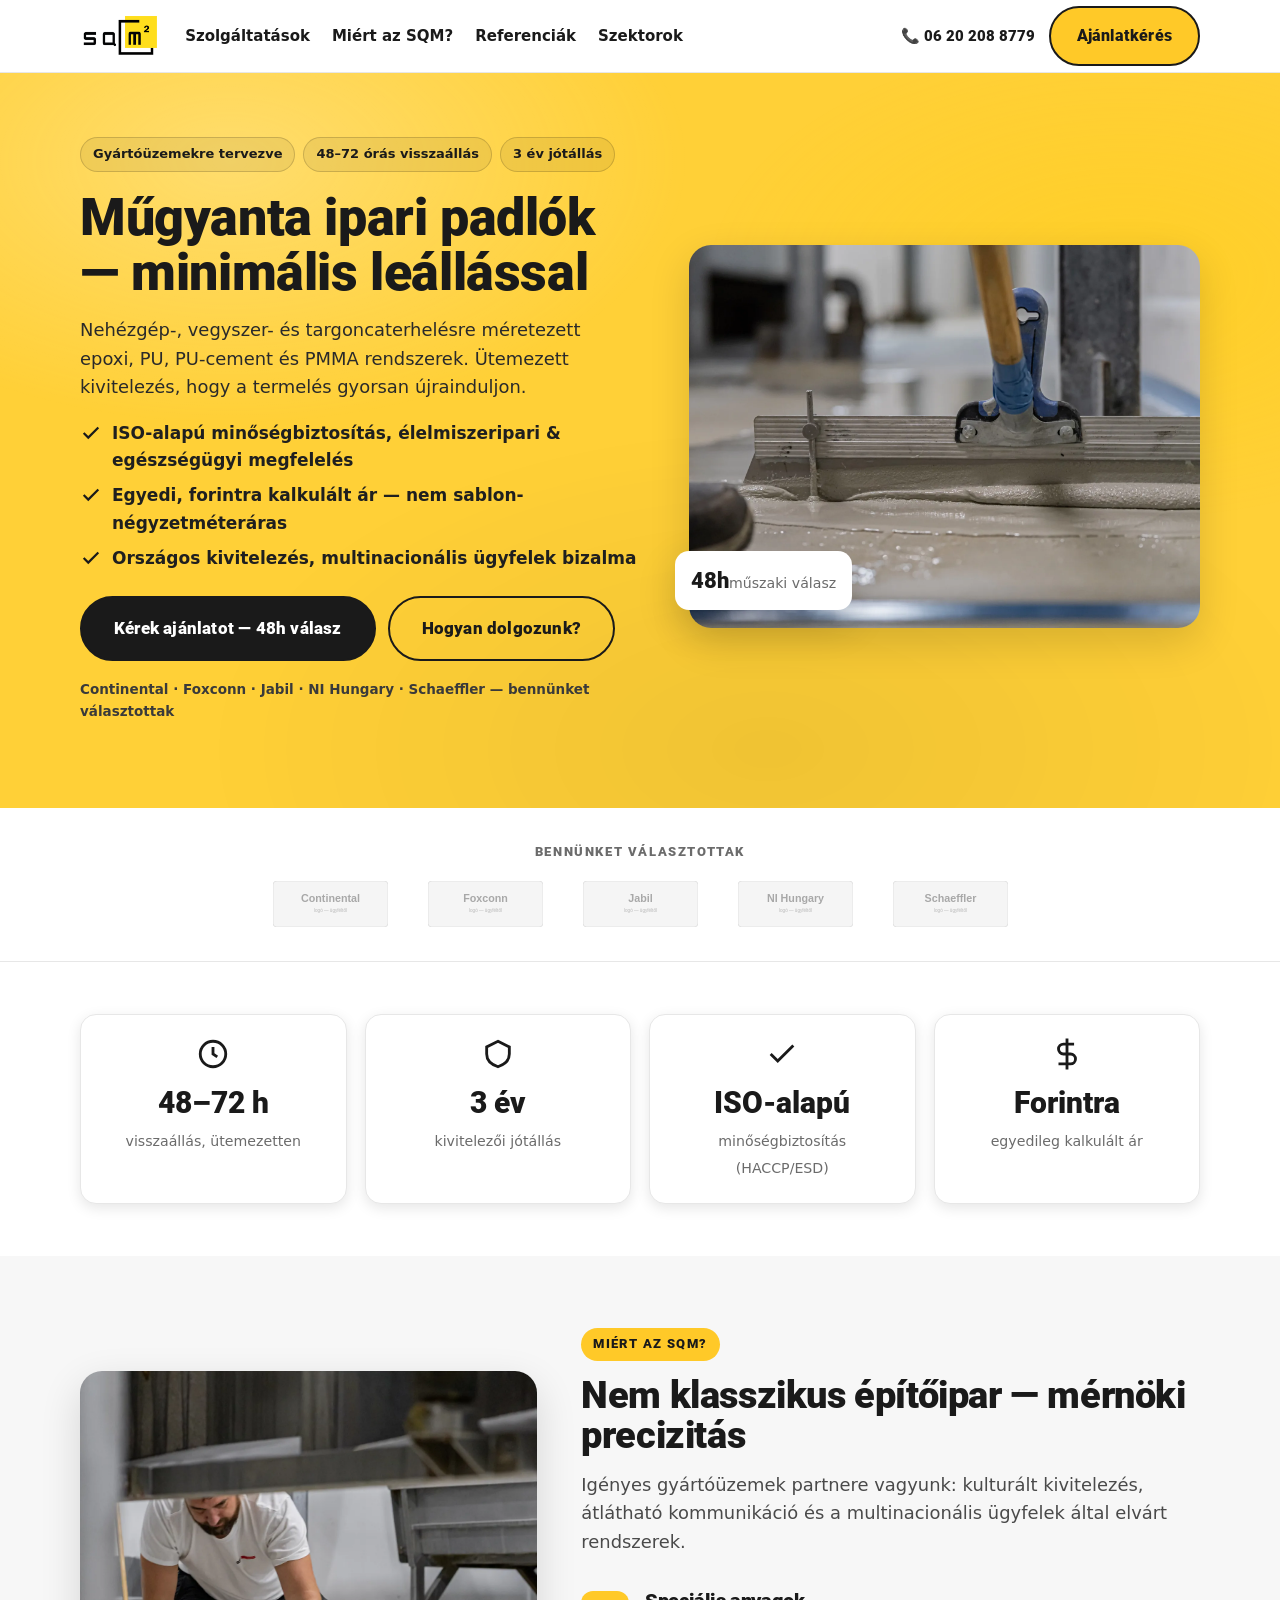
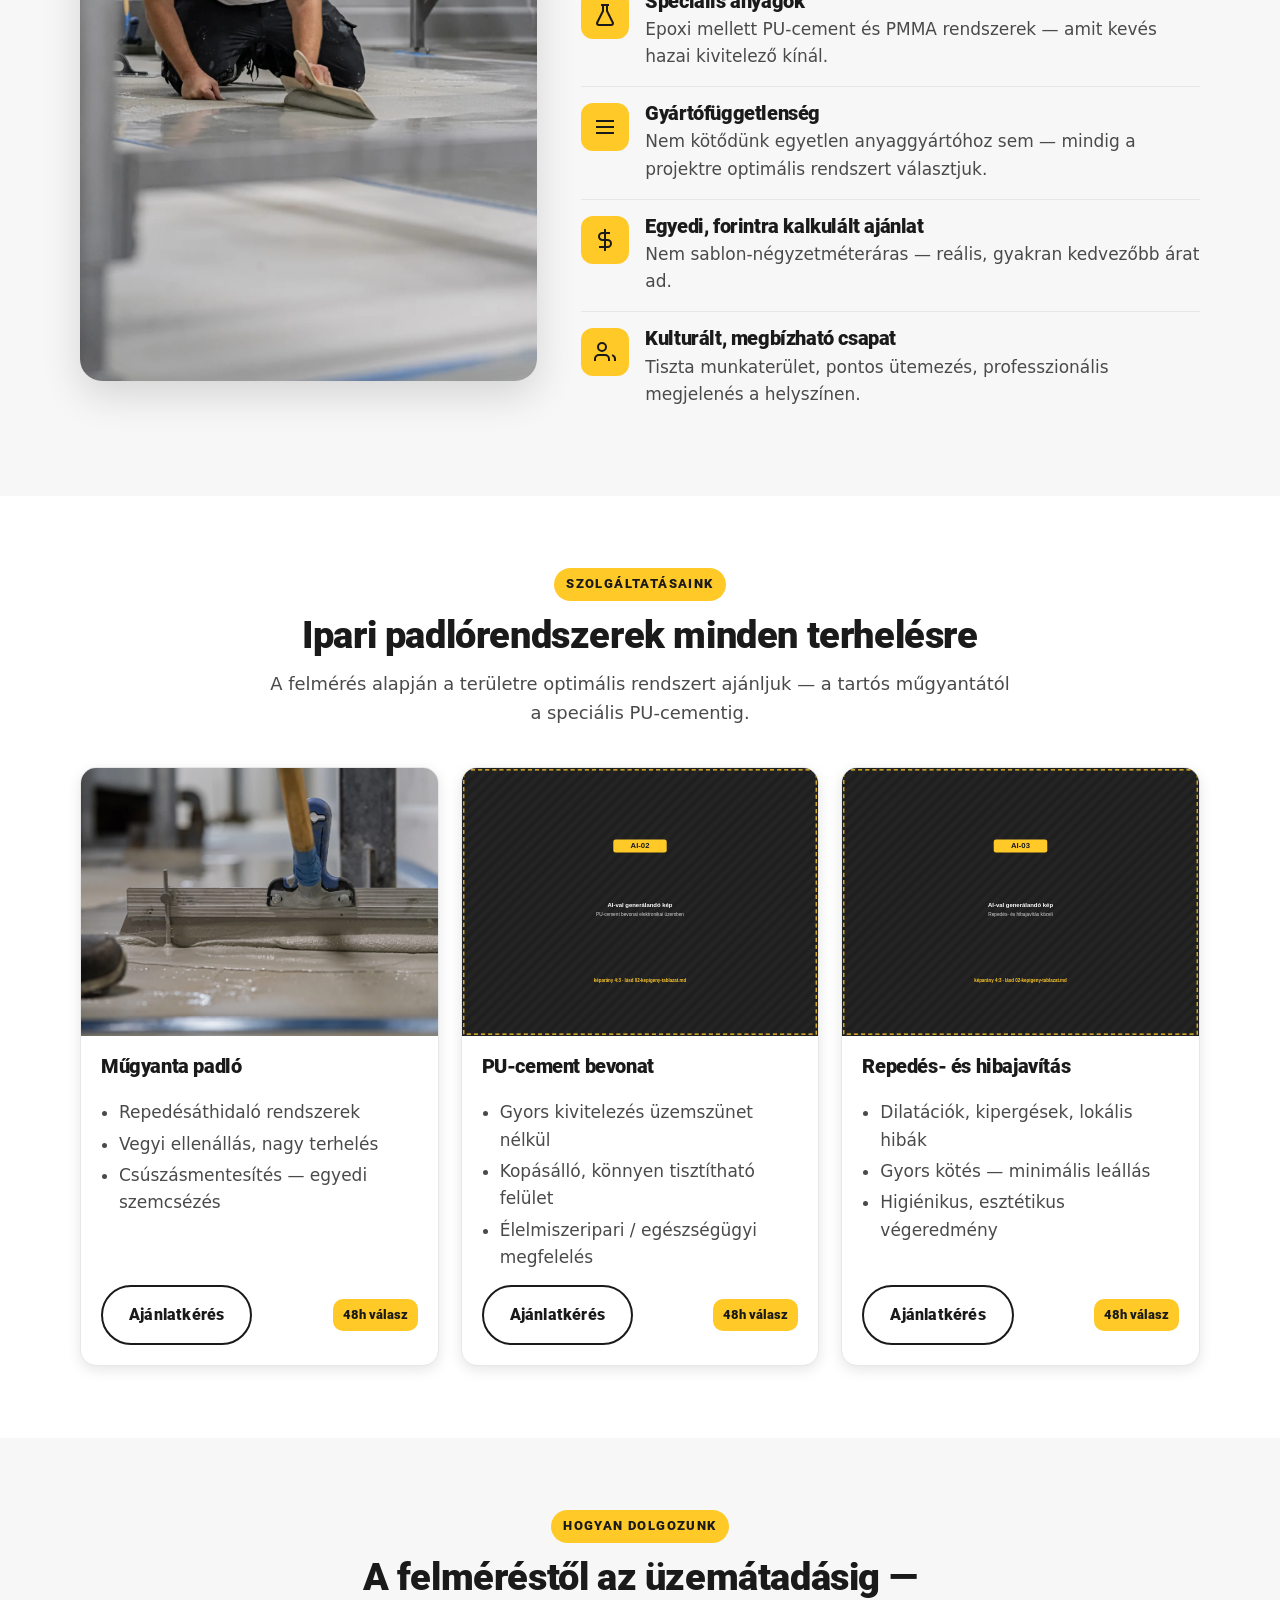
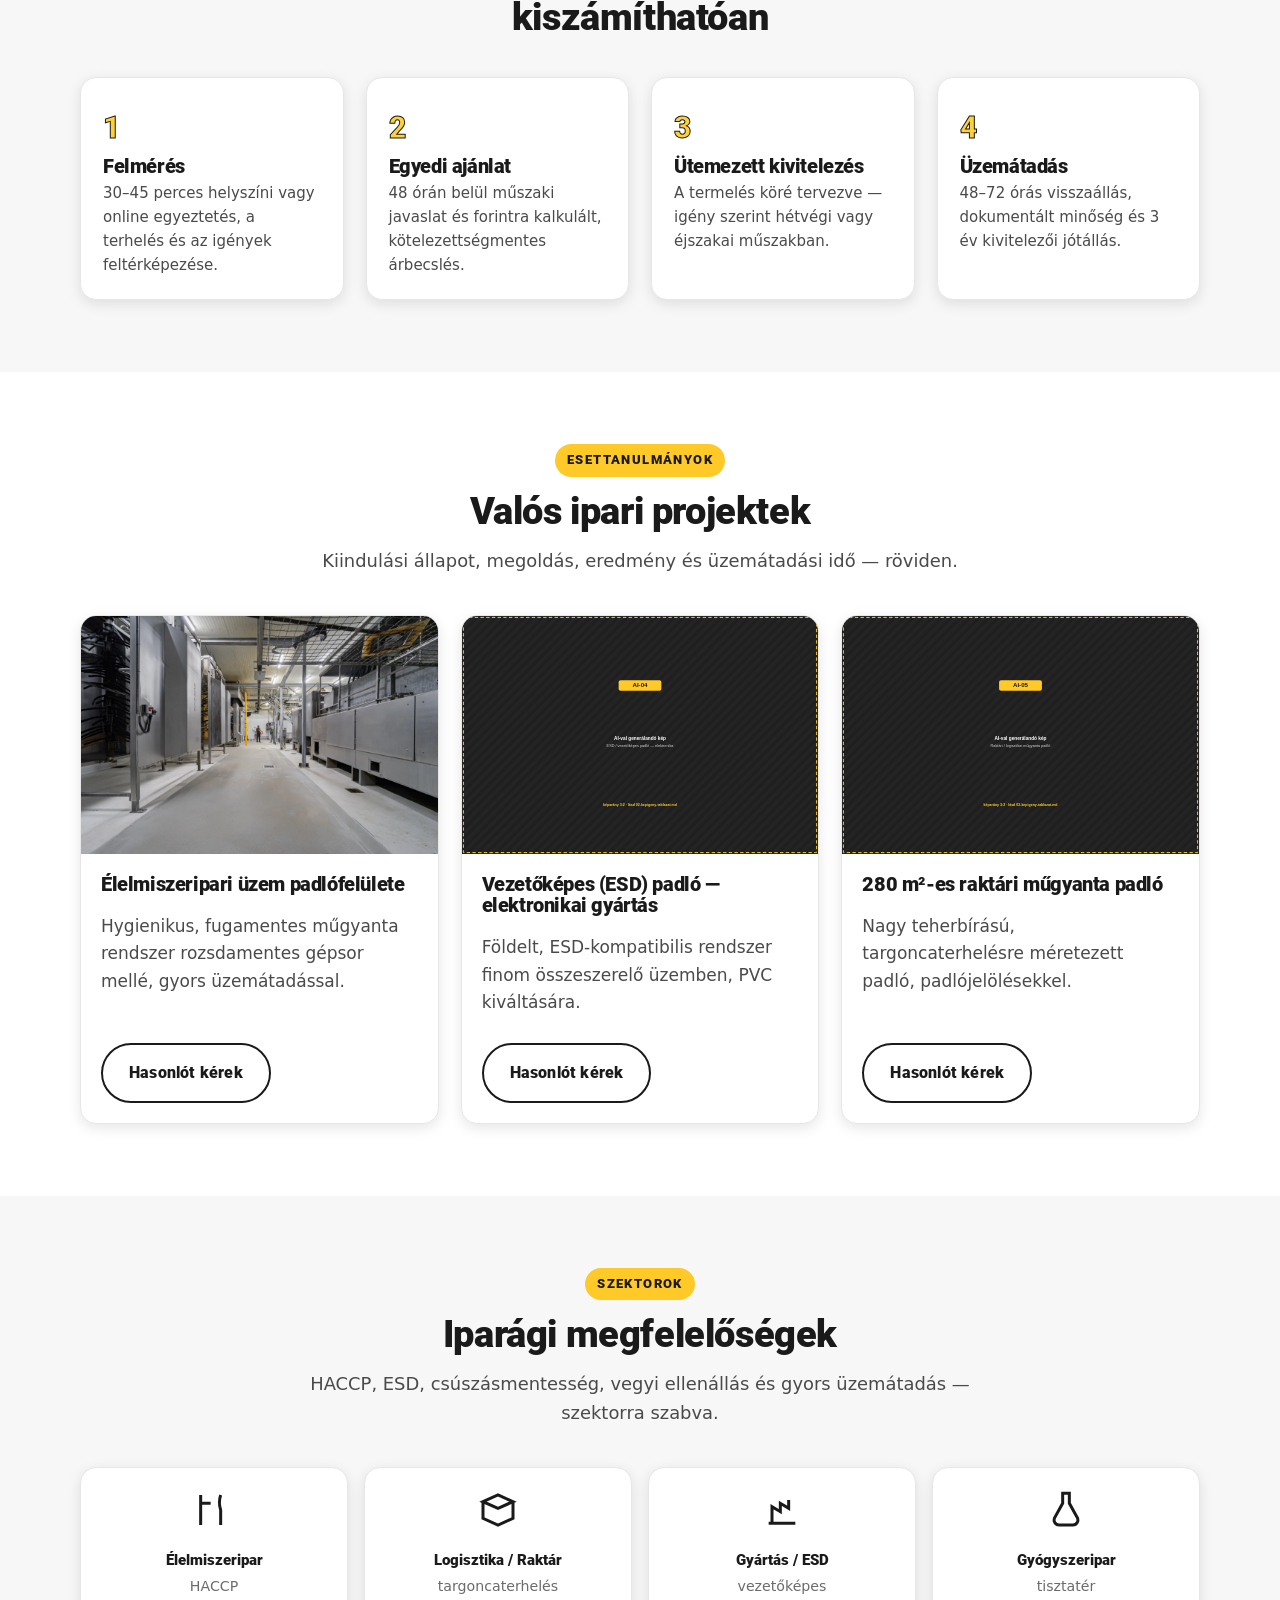
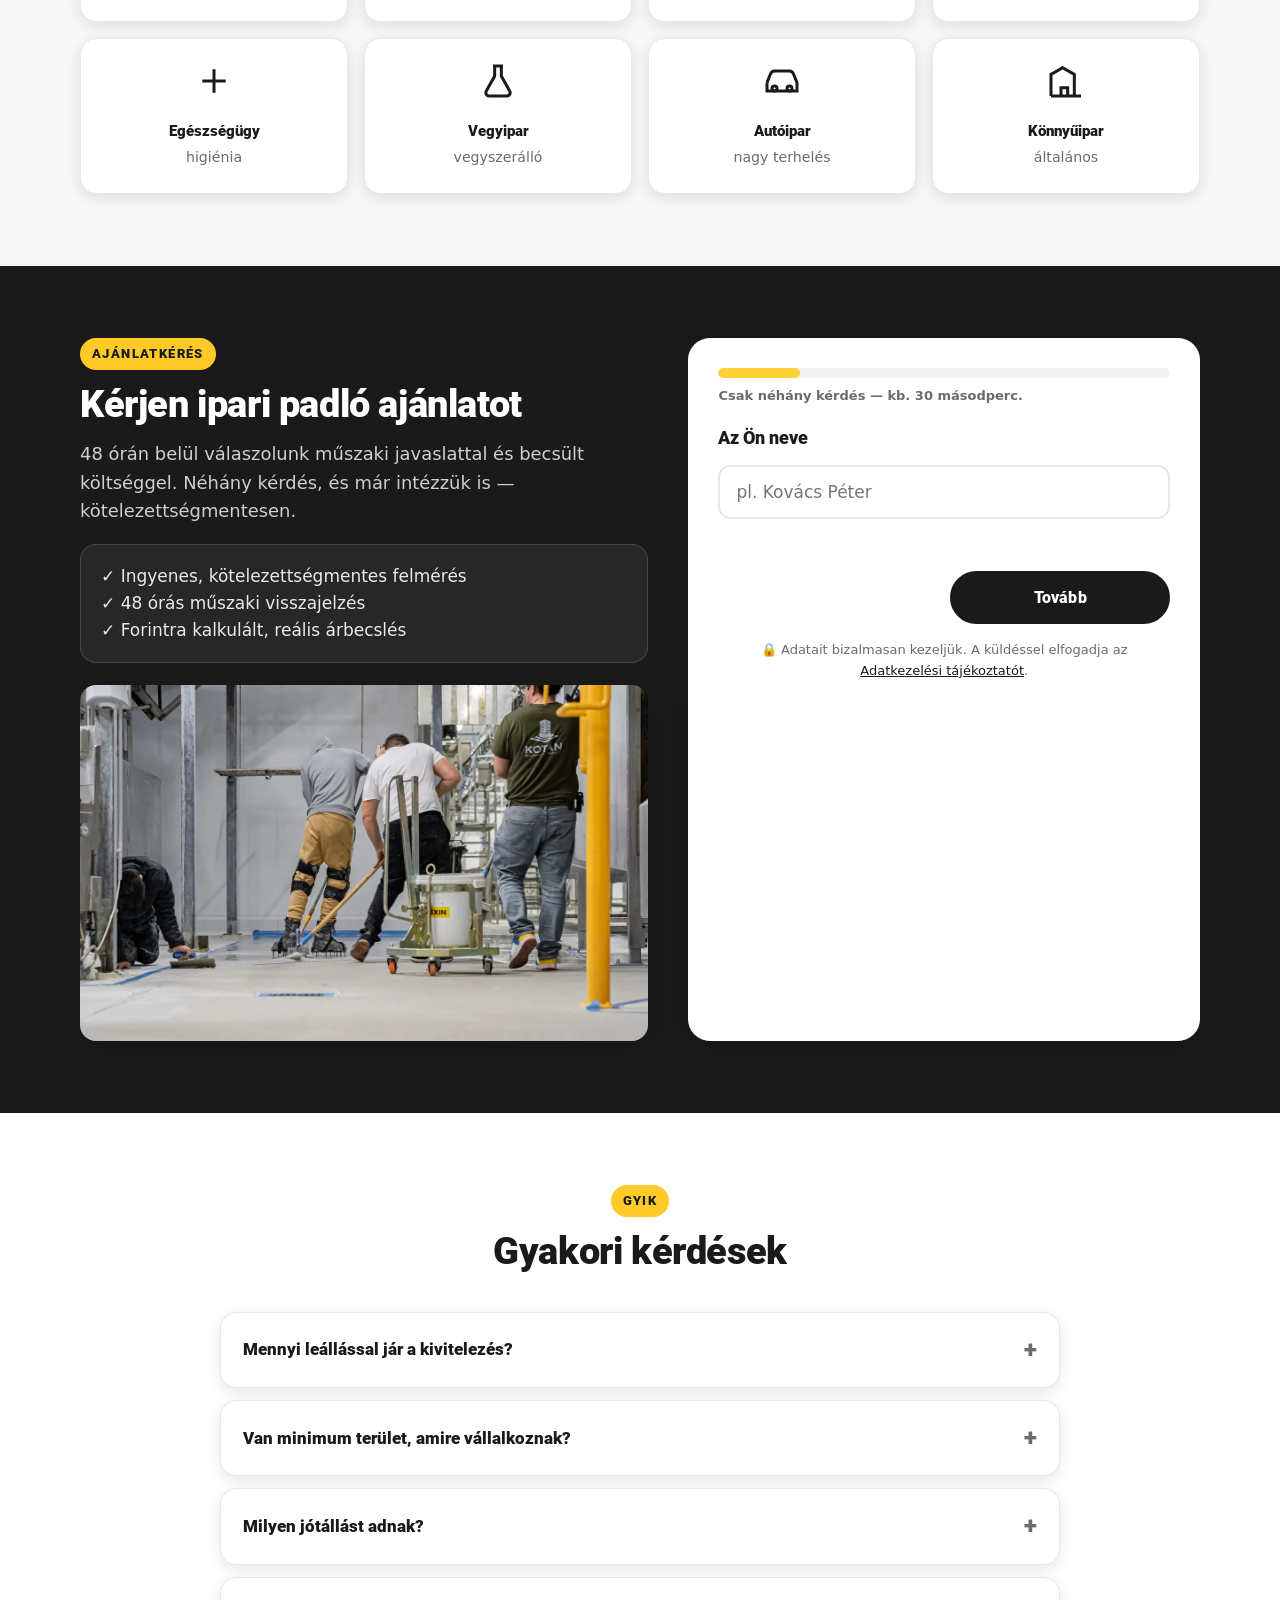
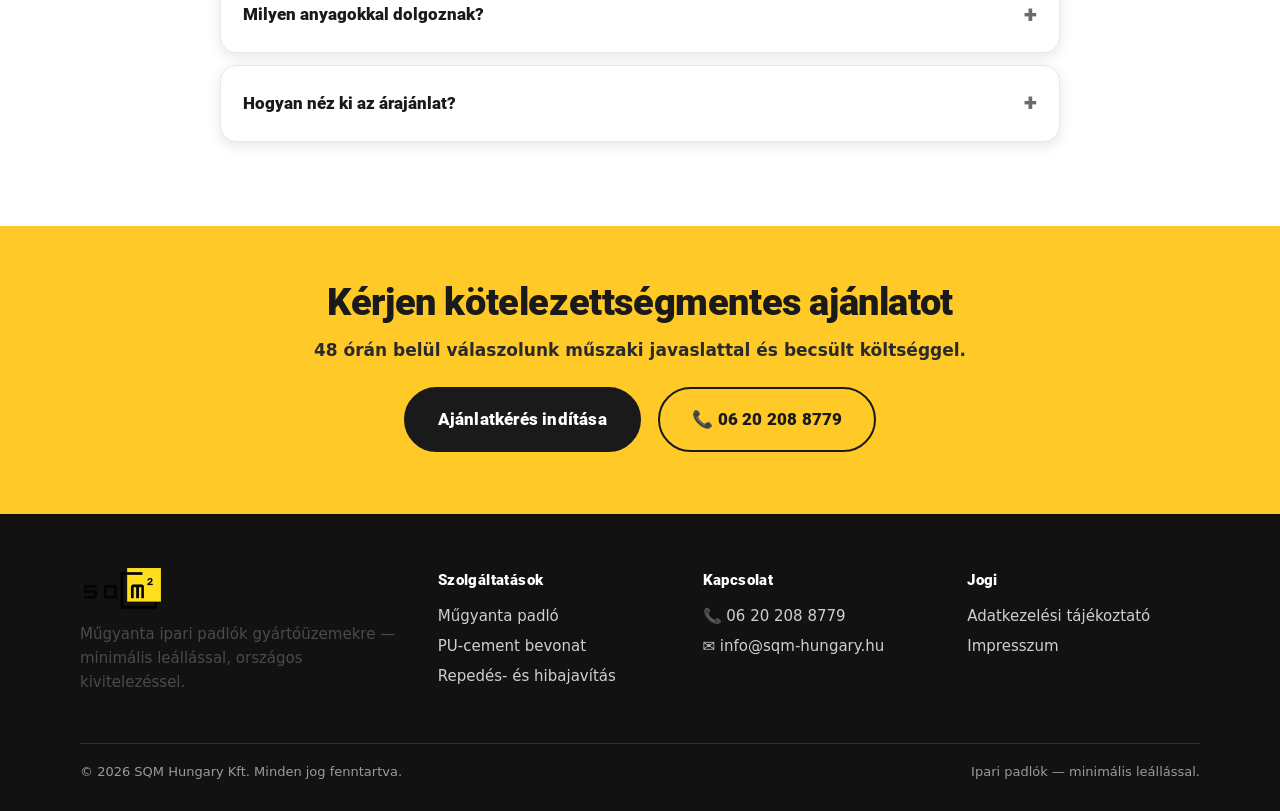
==== design/index.html @ ad235830 "SQM Hungary lead-gen landing + köszönőoldal: elemzés, wireframe, design, kép-igény táblázat - docs/0" ====
<!DOCTYPE html>
<html lang="hu">
<head>
<meta charset="utf-8">
<meta name="viewport" content="width=device-width, initial-scale=1.0">
<title>Ipari padló ajánlat — Műgyanta padló minimális leállással | SQM Hungary</title>
<meta name="description" content="Műgyanta ipari padlók gyártóüzemekre: epoxi, PU, PU-cement, PMMA. 48–72 órás visszaállás, 3 év jótállás, ISO-alapú minőség. Kérjen kötelezettségmentes ajánlatot — 48 órán belül válaszolunk!">
<link rel="icon" href="assets/img/brand/favicon.png">

<!-- Open Graph (FB linkelőnézet) — éles OG-kép: AI-01, lásd 02-kepigeny-tablazat.md -->
<meta property="og:type" content="website">
<meta property="og:title" content="Ipari padló minimális leállással — SQM Hungary">
<meta property="og:description" content="Gyártóüzemekre tervezett műgyanta padlók, 48–72 órás visszaállással. Kérjen ajánlatot!">
<meta property="og:image" content="assets/img/placeholder/AI-01.svg">

<link rel="stylesheet" href="assets/css/style.css">

<!-- A SITE_CONFIG-ot felülírhatod itt; egyébként az app.js alapértelmezést használ. -->
<script>
  window.SITE_CONFIG = {
    META_PIXEL_ID: "",                 /* éles Pixel ID ide */
    API_LEAD_PATH: "/api/lead",
    THANK_YOU_PATH: "koszonjuk-ajanlat/",   /* éles: "/koszonjuk-ajanlat" */
    LEAD_SOURCE: "leadgen-fb-ipari-padlo",
    LEAD_SOURCE_PARTIAL: "leadgen-fb-ipari-padlo-partial",
    PIXEL_CONTENT_NAME: "SQM Hungary ipari padló ajánlatkérés",
    PIXEL_CONTENT_CATEGORY: "facebook-b2b-leadgen-flooring",
    DEMO_MODE: true                    /* ÉLESBEN: false */
  };
</script>
</head>
<body>

<!-- ============ FEJLÉC ============ -->
<header class="site-header">
  <div class="wrap">
    <a class="brand" href="#" aria-label="SQM Hungary"><img src="assets/img/brand/SQMlogo.png" alt="SQM Hungary logó"></a>
    <nav class="nav" id="nav">
      <a href="#szolgaltatasok">Szolgáltatások</a>
      <a href="#miert">Miért az SQM?</a>
      <a href="#referenciak">Referenciák</a>
      <a href="#szektorok">Szektorok</a>
    </nav>
    <div class="header-actions">
      <a class="header-phone" href="tel:+36202088779">📞 06 20 208 8779</a>
      <a class="btn btn--yellow" href="#ajanlatkero">Ajánlatkérés</a>
      <button class="nav-toggle" aria-label="Menü" aria-expanded="false"><span></span></button>
    </div>
  </div>
</header>

<!-- ============ HERO ============ -->
<section class="hero">
  <div class="wrap hero-grid">
    <div class="hero-text">
      <div class="hero-badges">
        <span class="badge">Gyártóüzemekre tervezve</span>
        <span class="badge">48–72 órás visszaállás</span>
        <span class="badge">3 év jótállás</span>
      </div>
      <h1>Műgyanta ipari padlók — minimális leállással</h1>
      <p class="lead">Nehézgép-, vegyszer- és targoncaterhelésre méretezett epoxi, PU, PU-cement
        és PMMA rendszerek. Ütemezett kivitelezés, hogy a termelés gyorsan újrainduljon.</p>
      <ul class="hero-checks">
        <li><svg class="ic" width="22" height="22" viewBox="0 0 24 24" fill="none" stroke="currentColor" stroke-width="2.4"><path d="M20 6 9 17l-5-5"/></svg> ISO-alapú minőségbiztosítás, élelmiszeripari &amp; egészségügyi megfelelés</li>
        <li><svg class="ic" width="22" height="22" viewBox="0 0 24 24" fill="none" stroke="currentColor" stroke-width="2.4"><path d="M20 6 9 17l-5-5"/></svg> Egyedi, forintra kalkulált ár — nem sablon-négyzetméteráras</li>
        <li><svg class="ic" width="22" height="22" viewBox="0 0 24 24" fill="none" stroke="currentColor" stroke-width="2.4"><path d="M20 6 9 17l-5-5"/></svg> Országos kivitelezés, multinacionális ügyfelek bizalma</li>
      </ul>
      <div class="hero-cta">
        <a class="btn btn--lg" href="#ajanlatkero">Kérek ajánlatot — 48h válasz</a>
        <a class="btn btn--ghost btn--lg" href="#folyamat">Hogyan dolgozunk?</a>
      </div>
      <p class="hero-trust">Continental · Foxconn · Jabil · NI Hungary · Schaeffler — bennünket választottak</p>
    </div>
    <div class="hero-media reveal">
      <img src="assets/img/foto/folyamat-onterules.webp" alt="Önterülő műgyanta padló kivitelezése ipari üzemben">
      <div class="float-card">
        <div><b>48h</b><small>műszaki válasz</small></div>
      </div>
    </div>
  </div>
</section>

<!-- ============ PARTNEREK ============ -->
<section class="partners">
  <div class="wrap">
    <div class="label">Bennünket választottak</div>
    <div class="partners-logos">
      <img src="assets/img/placeholder/logo-continental.svg" alt="Continental">
      <img src="assets/img/placeholder/logo-foxconn.svg" alt="Foxconn">
      <img src="assets/img/placeholder/logo-jabil.svg" alt="Jabil">
      <img src="assets/img/placeholder/logo-ni.svg" alt="NI Hungary">
      <img src="assets/img/placeholder/logo-schaeffler.svg" alt="Schaeffler">
    </div>
  </div>
</section>

<!-- ============ USP SÁV ============ -->
<section class="section tight">
  <div class="wrap">
    <div class="stats">
      <div class="stat reveal">
        <svg width="34" height="34" viewBox="0 0 24 24" fill="none" stroke="#1A1A1A" stroke-width="2"><circle cx="12" cy="12" r="9"/><path d="M12 7v5l3 2"/></svg>
        <b>48–72 h</b><small>visszaállás, ütemezetten</small>
      </div>
      <div class="stat reveal">
        <svg width="34" height="34" viewBox="0 0 24 24" fill="none" stroke="#1A1A1A" stroke-width="2"><path d="M12 3l8 4v5c0 5-3.5 7.5-8 9-4.5-1.5-8-4-8-9V7z"/></svg>
        <b>3 év</b><small>kivitelezői jótállás</small>
      </div>
      <div class="stat reveal">
        <svg width="34" height="34" viewBox="0 0 24 24" fill="none" stroke="#1A1A1A" stroke-width="2"><path d="M20 6 9 17l-5-5"/></svg>
        <b>ISO-alapú</b><small>minőségbiztosítás (HACCP/ESD)</small>
      </div>
      <div class="stat reveal">
        <svg width="34" height="34" viewBox="0 0 24 24" fill="none" stroke="#1A1A1A" stroke-width="2"><path d="M12 1v22M17 5H9.5a3.5 3.5 0 0 0 0 7h5a3.5 3.5 0 0 1 0 7H6"/></svg>
        <b>Forintra</b><small>egyedileg kalkulált ár</small>
      </div>
    </div>
  </div>
</section>

<!-- ============ MIÉRT AZ SQM ============ -->
<section class="section section--soft" id="miert">
  <div class="wrap why-grid">
    <div class="why-media reveal">
      <img src="assets/img/foto/folyamat-elsimitas.webp" alt="SQM szakember műgyanta padlót simít egy gyártóüzemben">
    </div>
    <div>
      <span class="eyebrow">Miért az SQM?</span>
      <h2>Nem klasszikus építőipar — mérnöki precizitás</h2>
      <p class="lead">Igényes gyártóüzemek partnere vagyunk: kulturált kivitelezés, átlátható
        kommunikáció és a multinacionális ügyfelek által elvárt rendszerek.</p>

      <div class="feature reveal">
        <div class="ic"><svg width="24" height="24" viewBox="0 0 24 24" fill="none" stroke="#1A1A1A" stroke-width="2"><path d="M10 2v6L4 20a2 2 0 0 0 2 2h12a2 2 0 0 0 2-2L14 8V2"/><path d="M8 2h8"/></svg></div>
        <div><h3>Speciális anyagok</h3><p>Epoxi mellett PU-cement és PMMA rendszerek — amit kevés hazai kivitelező kínál.</p></div>
      </div>
      <div class="feature reveal">
        <div class="ic"><svg width="24" height="24" viewBox="0 0 24 24" fill="none" stroke="#1A1A1A" stroke-width="2"><path d="M3 12h18M3 6h18M3 18h18"/></svg></div>
        <div><h3>Gyártófüggetlenség</h3><p>Nem kötődünk egyetlen anyaggyártóhoz sem — mindig a projektre optimális rendszert választjuk.</p></div>
      </div>
      <div class="feature reveal">
        <div class="ic"><svg width="24" height="24" viewBox="0 0 24 24" fill="none" stroke="#1A1A1A" stroke-width="2"><path d="M12 1v22M17 5H9.5a3.5 3.5 0 0 0 0 7h5a3.5 3.5 0 0 1 0 7H6"/></svg></div>
        <div><h3>Egyedi, forintra kalkulált ajánlat</h3><p>Nem sablon-négyzetméteráras — reális, gyakran kedvezőbb árat ad.</p></div>
      </div>
      <div class="feature reveal">
        <div class="ic"><svg width="24" height="24" viewBox="0 0 24 24" fill="none" stroke="#1A1A1A" stroke-width="2"><path d="M16 21v-2a4 4 0 0 0-4-4H6a4 4 0 0 0-4 4v2"/><circle cx="9" cy="7" r="4"/><path d="M22 21v-2a4 4 0 0 0-3-3.87"/></svg></div>
        <div><h3>Kulturált, megbízható csapat</h3><p>Tiszta munkaterület, pontos ütemezés, professzionális megjelenés a helyszínen.</p></div>
      </div>
    </div>
  </div>
</section>

<!-- ============ SZOLGÁLTATÁSOK ============ -->
<section class="section" id="szolgaltatasok">
  <div class="wrap center">
    <div class="section-head">
      <span class="eyebrow">Szolgáltatásaink</span>
      <h2>Ipari padlórendszerek minden terhelésre</h2>
      <p class="lead">A felmérés alapján a területre optimális rendszert ajánljuk — a tartós műgyantától a speciális PU-cementig.</p>
    </div>
    <div class="grid grid-3" style="text-align:left">
      <article class="card reveal">
        <div class="card-media"><img src="assets/img/foto/folyamat-onterules.webp" alt="Műgyanta önterülő padló"></div>
        <div class="card-body">
          <h3>Műgyanta padló</h3>
          <ul><li>Repedésáthidaló rendszerek</li><li>Vegyi ellenállás, nagy terhelés</li><li>Csúszásmentesítés — egyedi szemcsézés</li></ul>
          <div class="card-foot"><a class="btn btn--ghost" href="#ajanlatkero">Ajánlatkérés</a><span class="badge-48">48h válasz</span></div>
        </div>
      </article>
      <article class="card reveal">
        <div class="card-media"><img src="assets/img/placeholder/AI-02.svg" alt="PU-cement bevonat (placeholder — AI-02)"></div>
        <div class="card-body">
          <h3>PU-cement bevonat</h3>
          <ul><li>Gyors kivitelezés üzemszünet nélkül</li><li>Kopásálló, könnyen tisztítható felület</li><li>Élelmiszeripari / egészségügyi megfelelés</li></ul>
          <div class="card-foot"><a class="btn btn--ghost" href="#ajanlatkero">Ajánlatkérés</a><span class="badge-48">48h válasz</span></div>
        </div>
      </article>
      <article class="card reveal">
        <div class="card-media"><img src="assets/img/placeholder/AI-03.svg" alt="Repedés- és hibajavítás (placeholder — AI-03)"></div>
        <div class="card-body">
          <h3>Repedés- és hibajavítás</h3>
          <ul><li>Dilatációk, kipergések, lokális hibák</li><li>Gyors kötés — minimális leállás</li><li>Higiénikus, esztétikus végeredmény</li></ul>
          <div class="card-foot"><a class="btn btn--ghost" href="#ajanlatkero">Ajánlatkérés</a><span class="badge-48">48h válasz</span></div>
        </div>
      </article>
    </div>
  </div>
</section>

<!-- ============ FOLYAMAT ============ -->
<section class="section section--soft" id="folyamat">
  <div class="wrap center">
    <div class="section-head">
      <span class="eyebrow">Hogyan dolgozunk</span>
      <h2>A felméréstől az üzemátadásig — kiszámíthatóan</h2>
    </div>
    <div class="steps" style="text-align:left">
      <div class="step reveal"><div class="num">1</div><h3>Felmérés</h3><p>30–45 perces helyszíni vagy online egyeztetés, a terhelés és az igények feltérképezése.</p></div>
      <div class="step reveal"><div class="num">2</div><h3>Egyedi ajánlat</h3><p>48 órán belül műszaki javaslat és forintra kalkulált, kötelezettségmentes árbecslés.</p></div>
      <div class="step reveal"><div class="num">3</div><h3>Ütemezett kivitelezés</h3><p>A termelés köré tervezve — igény szerint hétvégi vagy éjszakai műszakban.</p></div>
      <div class="step reveal"><div class="num">4</div><h3>Üzemátadás</h3><p>48–72 órás visszaállás, dokumentált minőség és 3 év kivitelezői jótállás.</p></div>
    </div>
  </div>
</section>

<!-- ============ REFERENCIÁK ============ -->
<section class="section" id="referenciak">
  <div class="wrap center">
    <div class="section-head">
      <span class="eyebrow">Esettanulmányok</span>
      <h2>Valós ipari projektek</h2>
      <p class="lead">Kiindulási állapot, megoldás, eredmény és üzemátadási idő — röviden.</p>
    </div>
    <div class="grid grid-3" style="text-align:left">
      <article class="card reveal">
        <div class="card-media" style="aspect-ratio:3/2"><img src="assets/img/foto/referencia-elkeszult.webp" alt="Elkészült élelmiszeripari műgyanta padló"></div>
        <div class="card-body">
          <h3>Élelmiszeripari üzem padlófelülete</h3>
          <p>Hygienikus, fugamentes műgyanta rendszer rozsdamentes gépsor mellé, gyors üzemátadással.</p>
          <div class="card-foot"><a class="btn btn--ghost" href="#ajanlatkero">Hasonlót kérek</a></div>
        </div>
      </article>
      <article class="card reveal">
        <div class="card-media" style="aspect-ratio:3/2"><img src="assets/img/placeholder/AI-04.svg" alt="ESD / vezetőképes padló (placeholder — AI-04)"></div>
        <div class="card-body">
          <h3>Vezetőképes (ESD) padló — elektronikai gyártás</h3>
          <p>Földelt, ESD-kompatibilis rendszer finom összeszerelő üzemben, PVC kiváltására.</p>
          <div class="card-foot"><a class="btn btn--ghost" href="#ajanlatkero">Hasonlót kérek</a></div>
        </div>
      </article>
      <article class="card reveal">
        <div class="card-media" style="aspect-ratio:3/2"><img src="assets/img/placeholder/AI-05.svg" alt="Raktári műgyanta padló (placeholder — AI-05)"></div>
        <div class="card-body">
          <h3>280 m²-es raktári műgyanta padló</h3>
          <p>Nagy teherbírású, targoncaterhelésre méretezett padló, padlójelölésekkel.</p>
          <div class="card-foot"><a class="btn btn--ghost" href="#ajanlatkero">Hasonlót kérek</a></div>
        </div>
      </article>
    </div>
  </div>
</section>

<!-- ============ SZEKTOROK ============ -->
<section class="section section--soft" id="szektorok">
  <div class="wrap center">
    <div class="section-head">
      <span class="eyebrow">Szektorok</span>
      <h2>Iparági megfelelőségek</h2>
      <p class="lead">HACCP, ESD, csúszásmentesség, vegyi ellenállás és gyors üzemátadás — szektorra szabva.</p>
    </div>
    <div class="sectors-grid">
      <div class="sector reveal"><div class="ic"><svg viewBox="0 0 24 24" width="40" height="40" fill="none" stroke="#1A1A1A" stroke-width="1.8"><path d="M4 3v18M4 8h6M16 3c-1 3-1 6 0 9v9"/></svg></div><b>Élelmiszeripar</b><small>HACCP</small></div>
      <div class="sector reveal"><div class="ic"><svg viewBox="0 0 24 24" width="40" height="40" fill="none" stroke="#1A1A1A" stroke-width="1.8"><path d="M3 7l9-4 9 4-9 4-9-4zM3 7v10l9 4 9-4V7"/></svg></div><b>Logisztika / Raktár</b><small>targoncaterhelés</small></div>
      <div class="sector reveal"><div class="ic"><svg viewBox="0 0 24 24" width="40" height="40" fill="none" stroke="#1A1A1A" stroke-width="1.8"><path d="M4 20h16M6 20V10l5 3V8l5 3V6"/></svg></div><b>Gyártás / ESD</b><small>vezetőképes</small></div>
      <div class="sector reveal"><div class="ic"><svg viewBox="0 0 24 24" width="40" height="40" fill="none" stroke="#1A1A1A" stroke-width="1.8"><path d="M10 2h4v6l5 9a3 3 0 0 1-3 4H8a3 3 0 0 1-3-4l5-9V2z"/></svg></div><b>Gyógyszeripar</b><small>tisztatér</small></div>
      <div class="sector reveal"><div class="ic"><svg viewBox="0 0 24 24" width="40" height="40" fill="none" stroke="#1A1A1A" stroke-width="1.8"><path d="M12 5v14M5 12h14"/></svg></div><b>Egészségügy</b><small>higiénia</small></div>
      <div class="sector reveal"><div class="ic"><svg viewBox="0 0 24 24" width="40" height="40" fill="none" stroke="#1A1A1A" stroke-width="1.8"><path d="M9 3h6M10 3v6l-5 9a2 2 0 0 0 2 3h10a2 2 0 0 0 2-3l-5-9V3"/></svg></div><b>Vegyipar</b><small>vegyszerálló</small></div>
      <div class="sector reveal"><div class="ic"><svg viewBox="0 0 24 24" width="40" height="40" fill="none" stroke="#1A1A1A" stroke-width="1.8"><path d="M3 13l2-5a3 3 0 0 1 3-2h8a3 3 0 0 1 3 2l2 5v5h-3M3 13v5h3M6 18h12"/><circle cx="7.5" cy="16.5" r="1.5"/><circle cx="16.5" cy="16.5" r="1.5"/></svg></div><b>Autóipar</b><small>nagy terhelés</small></div>
      <div class="sector reveal"><div class="ic"><svg viewBox="0 0 24 24" width="40" height="40" fill="none" stroke="#1A1A1A" stroke-width="1.8"><path d="M3 21V8l7-4 7 4v13M3 21h18M9 21v-5h4v5"/></svg></div><b>Könnyűipar</b><small>általános</small></div>
    </div>
  </div>
</section>

<!-- ============ ŰRLAP ============ -->
<section class="section form-section" id="ajanlatkero">
  <div class="wrap form-grid">
    <div class="form-intro">
      <span class="eyebrow">Ajánlatkérés</span>
      <h2>Kérjen ipari padló ajánlatot</h2>
      <p class="lead">48 órán belül válaszolunk műszaki javaslattal és becsült költséggel.
        Néhány kérdés, és már intézzük is — kötelezettségmentesen.</p>
      <ul class="why-now" style="list-style:none; padding:18px 20px; margin-top:8px;">
        <li>✓ Ingyenes, kötelezettségmentes felmérés</li>
        <li>✓ 48 órás műszaki visszajelzés</li>
        <li>✓ Forintra kalkulált, reális árbecslés</li>
      </ul>
      <div class="media reveal"><img src="assets/img/foto/csapat-munka.webp" alt="SQM csapat egy gyártóüzem padlóján dolgozik"></div>
    </div>

    <div class="lead-card">
      <div class="progress"><span id="progress-bar"></span></div>
      <div class="progress-label" id="progress-label">Csak néhány kérdés — kb. 30 másodperc.</div>
      <form id="lead-form" novalidate>
        <div id="form-step"><!-- a lépéseket az app.js rendereli --></div>
        <p class="form-err" id="form-err" role="alert"></p>
        <div class="form-nav">
          <button type="button" class="btn btn--ghost" id="form-back" style="visibility:hidden">‹ Vissza</button>
          <button type="submit" class="btn" id="form-next">Tovább</button>
        </div>
        <p class="form-foot">🔒 Adatait bizalmasan kezeljük. A küldéssel elfogadja az
          <a href="#">Adatkezelési tájékoztatót</a>.</p>
      </form>
    </div>
  </div>
</section>

<!-- ============ GYIK ============ -->
<section class="section">
  <div class="wrap center">
    <div class="section-head"><span class="eyebrow">GYIK</span><h2>Gyakori kérdések</h2></div>
    <div class="faq" style="text-align:left">
      <details><summary>Mennyi leállással jár a kivitelezés?</summary><div class="faq-body">Ütemezett munkavégzéssel dolgozunk, jellemzően 48–72 órás visszaállással. Igény szerint hétvégi vagy éjszakai műszakban végezzük a munkát, hogy a termelés minél előbb újrainduljon.</div></details>
      <details><summary>Van minimum terület, amire vállalkoznak?</summary><div class="faq-body">Kifejezetten ipari projektekre specializálódtunk (gyártóüzemek, raktárak, élelmiszer- és gyógyszeripari létesítmények). A pontos terjedelmet a felmérésen egyeztetjük; lakossági munkát nem vállalunk.</div></details>
      <details><summary>Milyen jótállást adnak?</summary><div class="faq-body">3 év kivitelezői jótállást biztosítunk, ISO-alapú minőségbiztosítással és dokumentált munkafolyamattal.</div></details>
      <details><summary>Milyen anyagokkal dolgoznak?</summary><div class="faq-body">Epoxi, PU, PU-cement és PMMA rendszerekkel — gyártófüggetlenül. Mindig a projektre optimális anyagot választjuk az ár és a műszaki igények alapján.</div></details>
      <details><summary>Hogyan néz ki az árajánlat?</summary><div class="faq-body">Nem sablon-négyzetméteráras becslést adunk: minden ajánlatot egyedileg, forintra kalkulálunk, így reális és gyakran kedvezőbb árat kap.</div></details>
    </div>
  </div>
</section>

<!-- ============ ZÁRÓ CTA ============ -->
<section class="cta-band">
  <div class="wrap">
    <h2>Kérjen kötelezettségmentes ajánlatot</h2>
    <p style="color:#2a2a2a; font-weight:600;">48 órán belül válaszolunk műszaki javaslattal és becsült költséggel.</p>
    <a class="btn btn--lg" href="#ajanlatkero">Ajánlatkérés indítása</a>
    <a class="btn btn--ghost btn--lg" href="tel:+36202088779">📞 06 20 208 8779</a>
  </div>
</section>

<!-- ============ LÁBLÉC ============ -->
<footer class="site-footer">
  <div class="wrap">
    <div class="footer-grid">
      <div>
        <img src="assets/img/brand/SQMlogo.png" alt="SQM Hungary">
        <p>Műgyanta ipari padlók gyártóüzemekre — minimális leállással, országos kivitelezéssel.</p>
      </div>
      <div>
        <h4>Szolgáltatások</h4>
        <a href="#szolgaltatasok">Műgyanta padló</a>
        <a href="#szolgaltatasok">PU-cement bevonat</a>
        <a href="#szolgaltatasok">Repedés- és hibajavítás</a>
      </div>
      <div>
        <h4>Kapcsolat</h4>
        <a href="tel:+36202088779">📞 06 20 208 8779</a>
        <a href="mailto:info@sqm-hungary.hu">✉️ info@sqm-hungary.hu</a>
      </div>
      <div>
        <h4>Jogi</h4>
        <a href="#">Adatkezelési tájékoztató</a>
        <a href="#">Impresszum</a>
      </div>
    </div>
    <div class="footer-bottom">
      <span>© 2026 SQM Hungary Kft. Minden jog fenntartva.</span>
      <span>Ipari padlók — minimális leállással.</span>
    </div>
  </div>
</footer>

<script src="assets/js/app.js"></script>
</body>
</html>
---- design/assets/css/style.css ----
/* ============================================================
   SQM Hungary — Landing oldal DESIGN
   Az arculat a https://sqm-hungary.hu/ oldalt követi:
   márka-sárga (#FFC928) + közel-fekete (#1A1A1A), Roboto, lágy kártyák.
   ============================================================ */

@font-face{
  font-family:'Roboto Black';
  src:url('../fonts/Roboto-Black.ttf') format('truetype');
  font-weight:900; font-style:normal; font-display:swap;
}

:root{
  --yellow:#FFC928;
  --yellow-2:#FFD037;
  --yellow-soft:#FFF3C2;
  --ink:#1A1A1A;
  --ink-2:#121212;
  --muted:#4a4a4a;
  --muted-2:#6b6b6b;
  --line:#e7e7e7;
  --bg:#ffffff;
  --bg-soft:#f7f7f7;
  --bg-soft-2:#f2f2f2;
  --blue:#009AE1;
  --ok:#1a7f37;
  --radius:16px;
  --radius-lg:22px;
  --radius-sm:10px;
  --shadow:0 14px 40px rgba(0,0,0,.14);
  --shadow-soft:0 4px 14px rgba(0,0,0,.10);
  --maxw:1160px;
  --display:'Roboto Black', Roboto, system-ui, -apple-system, "Segoe UI", Arial, sans-serif;
  --body:Roboto, system-ui, -apple-system, "Segoe UI", Arial, sans-serif;
}

*{ box-sizing:border-box; }
html{ scroll-behavior:smooth; }
body{
  margin:0; background:var(--bg); color:var(--ink);
  font-family:var(--body); font-size:17px; line-height:1.6;
  -webkit-font-smoothing:antialiased;
}
img{ max-width:100%; display:block; }
a{ color:inherit; }
h1,h2,h3{ font-family:var(--display); letter-spacing:-.4px; line-height:1.06; margin:0 0 .4em; }
h1{ font-size:clamp(30px,4.4vw,52px); }
h2{ font-size:clamp(25px,3.2vw,38px); }
h3{ font-size:20px; }
p{ margin:0 0 1em; color:var(--muted); }
.lead{ font-size:1.12rem; color:var(--muted); }

.wrap{ max-width:var(--maxw); margin:0 auto; padding:0 20px; }
.section{ padding:72px 0; }
.section.tight{ padding:52px 0; }
.section--soft{ background:var(--bg-soft); }
.section--dark{ background:var(--ink); color:#fff; }
.section--dark p{ color:#cfcfcf; }
.center{ text-align:center; }
.eyebrow{
  display:inline-block; font-family:var(--display); font-size:13px; letter-spacing:1.4px;
  text-transform:uppercase; color:var(--ink); background:var(--yellow);
  padding:6px 12px; border-radius:999px; margin-bottom:14px;
}
.section-head{ max-width:740px; margin:0 auto 40px; }
.section.center .section-head{ margin-inline:auto; }

/* ---------- Buttons ---------- */
.btn{
  display:inline-flex; align-items:center; gap:10px; justify-content:center;
  font-family:var(--display); font-size:16px; letter-spacing:.2px;
  padding:15px 26px; border-radius:999px; border:2px solid var(--ink);
  text-decoration:none; cursor:pointer; transition:transform .12s ease, box-shadow .12s ease, background .12s;
  background:var(--ink); color:#fff;
}
.btn:hover{ transform:translateY(-2px); box-shadow:var(--shadow-soft); }
.btn--ghost{ background:transparent; color:var(--ink); }
.btn--ghost:hover{ background:var(--ink); color:#fff; }
.btn--yellow{ background:var(--yellow); border-color:var(--ink); color:var(--ink); }
.btn--block{ width:100%; }
.btn--lg{ padding:17px 32px; font-size:17px; }
.btn[disabled]{ opacity:.5; cursor:not-allowed; transform:none; }

/* ---------- Header ---------- */
.site-header{
  position:sticky; top:0; z-index:50; background:rgba(255,255,255,.92);
  backdrop-filter:saturate(150%) blur(8px); border-bottom:1px solid var(--line);
}
.site-header .wrap{ display:flex; align-items:center; gap:20px; height:72px; }
.brand{ display:flex; align-items:center; gap:10px; text-decoration:none; }
.brand img{ height:40px; width:auto; }
.nav{ display:flex; gap:22px; margin-left:8px; }
.nav a{ text-decoration:none; font-weight:600; font-size:15px; color:var(--ink); }
.nav a:hover{ color:var(--blue); }
.header-actions{ margin-left:auto; display:flex; align-items:center; gap:14px; }
.header-phone{ font-family:var(--display); text-decoration:none; font-size:15px; white-space:nowrap; }
.header-phone span{ display:inline-block; }
.nav-toggle{ display:none; border:2px solid var(--ink); background:#fff; border-radius:10px; width:46px; height:42px; cursor:pointer; }
.nav-toggle span,.nav-toggle span::before,.nav-toggle span::after{
  content:""; display:block; width:20px; height:2px; background:var(--ink); margin:0 auto; position:relative;
}
.nav-toggle span::before{ position:absolute; top:-6px; } .nav-toggle span::after{ position:absolute; top:6px; }

/* ---------- Hero ---------- */
.hero{
  position:relative; isolation:isolate; overflow:hidden;
  background:var(--yellow-2); padding:64px 0 72px;
}
.hero::before{
  content:""; position:absolute; inset:0; z-index:-1; opacity:.6;
  background:
    radial-gradient(60% 60% at 18% 12%, rgba(255,255,255,.45), rgba(255,255,255,0) 60%),
    radial-gradient(55% 55% at 88% 28%, rgba(255,204,0,.45), rgba(255,204,0,0) 60%),
    radial-gradient(70% 70% at 60% 92%, rgba(0,0,0,.10), rgba(0,0,0,0) 65%);
}
.hero-grid{ display:grid; grid-template-columns:1.05fr .95fr; gap:44px; align-items:center; }
.hero h1{ color:var(--ink); margin-bottom:16px; }
.hero .lead{ color:#2a2a2a; max-width:48ch; }
.hero-badges{ display:flex; flex-wrap:wrap; gap:8px; margin-bottom:18px; }
.badge{
  background:rgba(0,0,0,.06); border:1px solid rgba(0,0,0,.16); color:var(--ink);
  font-weight:700; font-size:13px; padding:6px 12px; border-radius:999px;
}
.hero-checks{ list-style:none; padding:0; margin:18px 0 24px; display:grid; gap:8px; }
.hero-checks li{ font-weight:600; color:#1f1f1f; display:flex; gap:10px; align-items:flex-start; }
.hero-checks .ic{ color:var(--ink); flex:0 0 auto; margin-top:2px; }
.hero-cta{ display:flex; flex-wrap:wrap; gap:12px; }
.hero-trust{ margin-top:18px; font-size:13.5px; color:#3a3a3a; font-weight:600; }
.hero-media{ position:relative; }
.hero-media img{ width:100%; height:100%; object-fit:cover; border-radius:var(--radius-lg); box-shadow:var(--shadow); aspect-ratio:4/3; }
.hero-media .float-card{
  position:absolute; left:-14px; bottom:18px; background:#fff; border-radius:14px;
  box-shadow:var(--shadow); padding:12px 16px; display:flex; gap:10px; align-items:center;
}
.hero-media .float-card b{ font-family:var(--display); font-size:22px; }
.hero-media .float-card small{ color:var(--muted-2); }

/* ---------- Partners ---------- */
.partners{ padding:34px 0; background:#fff; border-bottom:1px solid var(--line); }
.partners .label{ text-align:center; font-family:var(--display); font-size:13px; letter-spacing:1.6px; text-transform:uppercase; color:var(--muted-2); margin-bottom:18px; }
.partners-logos{ display:flex; flex-wrap:wrap; justify-content:center; align-items:center; gap:26px 40px; }
.partners-logos img{ height:46px; width:auto; opacity:.9; filter:grayscale(1); transition:filter .2s, opacity .2s; }
.partners-logos img:hover{ filter:none; opacity:1; }

/* ---------- Stat strip ---------- */
.stats{ display:grid; grid-template-columns:repeat(4,1fr); gap:18px; }
.stat{ background:#fff; border:1px solid var(--line); border-radius:var(--radius); padding:22px; text-align:center; box-shadow:var(--shadow-soft); }
.stat b{ font-family:var(--display); font-size:30px; display:block; }
.stat small{ color:var(--muted-2); }

/* ---------- Generic cards / grids ---------- */
.grid{ display:grid; gap:22px; }
.grid-3{ grid-template-columns:repeat(3,1fr); }
.grid-4{ grid-template-columns:repeat(4,1fr); }
.grid-2{ grid-template-columns:1fr 1fr; }
.card{
  background:#fff; border:1px solid var(--line); border-radius:var(--radius);
  box-shadow:var(--shadow-soft); overflow:hidden; display:flex; flex-direction:column;
}
.card .card-media{ aspect-ratio:4/3; background:var(--bg-soft-2); }
.card .card-media img{ width:100%; height:100%; object-fit:cover; }
.card .card-body{ padding:20px; display:flex; flex-direction:column; gap:10px; flex:1; }
.card ul{ margin:0; padding-left:18px; color:var(--muted); }
.card ul li{ margin:.25em 0; }
.card .card-foot{ margin-top:auto; display:flex; align-items:center; justify-content:space-between; gap:10px; }
.badge-48{ background:var(--yellow); border-radius:10px; font-family:var(--display); font-size:13px; padding:6px 10px; }

/* ---------- Why us ---------- */
.why-grid{ display:grid; grid-template-columns:.85fr 1.15fr; gap:44px; align-items:center; }
.why-media img{ width:100%; border-radius:var(--radius-lg); box-shadow:var(--shadow); aspect-ratio:3/4; object-fit:cover; }
.feature{ display:flex; gap:16px; padding:16px 0; border-bottom:1px solid var(--line); }
.feature:last-child{ border-bottom:0; }
.feature .ic{ flex:0 0 48px; height:48px; width:48px; border-radius:12px; background:var(--yellow); display:grid; place-items:center; }
.feature h3{ margin:0 0 4px; }
.feature p{ margin:0; }

/* ---------- Process ---------- */
.steps{ display:grid; grid-template-columns:repeat(4,1fr); gap:22px; counter-reset:step; }
.step{ position:relative; background:#fff; border:1px solid var(--line); border-radius:var(--radius); padding:26px 22px 22px; box-shadow:var(--shadow-soft); }
.step .num{ font-family:var(--display); font-size:30px; color:var(--yellow-2); -webkit-text-stroke:1px var(--ink); }
.step h3{ margin:.2em 0; }
.step p{ margin:0; font-size:15px; }

/* ---------- Sectors ---------- */
.sectors-grid{ display:grid; grid-template-columns:repeat(4,1fr); gap:16px; }
.sector{ background:#fff; border:1px solid var(--line); border-radius:var(--radius); padding:22px 18px; text-align:center; box-shadow:var(--shadow-soft); transition:transform .12s; }
.sector:hover{ transform:translateY(-3px); }
.sector .ic{ width:46px; height:46px; margin:0 auto 12px; color:var(--ink); }
.sector b{ display:block; font-family:var(--display); font-size:15px; }
.sector small{ color:var(--muted-2); }

/* ---------- Form ---------- */
.form-section{ background:var(--ink); color:#fff; }
.form-grid{ display:grid; grid-template-columns:1fr .9fr; gap:40px; align-items:stretch; }
.form-intro h2{ color:#fff; }
.form-intro p{ color:#cfcfcf; }
.form-intro .why-now{ background:rgba(255,255,255,.06); border:1px solid rgba(255,255,255,.14); border-radius:var(--radius); padding:18px 20px; margin-top:20px; }
.form-intro .why-now li{ color:#eaeaea; }
.form-intro .media{ margin-top:22px; border-radius:var(--radius); overflow:hidden; box-shadow:var(--shadow); }
.form-intro .media img{ aspect-ratio:16/10; object-fit:cover; width:100%; }
.lead-card{ background:#fff; color:var(--ink); border-radius:var(--radius-lg); box-shadow:var(--shadow); padding:30px; }
.progress{ height:10px; background:var(--bg-soft-2); border-radius:999px; overflow:hidden; margin-bottom:8px; }
.progress > span{ display:block; height:100%; width:18%; background:var(--yellow-2); border-radius:999px; transition:width .35s ease; }
.progress-label{ font-size:13px; color:var(--muted-2); margin-bottom:18px; font-weight:600; }
.field label{ display:block; font-family:var(--display); font-size:18px; margin-bottom:12px; }
.field input{
  width:100%; font-size:17px; padding:15px 16px; border:2px solid var(--line); border-radius:12px;
  font-family:var(--body); background:#fff; color:var(--ink); transition:border-color .15s;
}
.field input:focus{ outline:none; border-color:var(--yellow-2); box-shadow:0 0 0 4px rgba(255,201,40,.25); }
.radio-grid{ display:grid; grid-template-columns:1fr 1fr; gap:10px; }
.radio-grid.one{ grid-template-columns:1fr; }
.radio-grid button{
  text-align:left; font-family:var(--body); font-size:15.5px; font-weight:600; cursor:pointer;
  padding:14px 16px; border:2px solid var(--line); border-radius:12px; background:#fff; color:var(--ink);
  transition:border-color .12s, background .12s;
}
.radio-grid button:hover{ border-color:var(--ink); }
.radio-grid button[aria-checked="true"]{ border-color:var(--ink); background:var(--yellow); }
.form-err{ color:#c0392b; font-size:14px; font-weight:600; min-height:20px; margin:10px 0 0; }
.form-nav{ display:flex; gap:12px; margin-top:22px; }
.form-nav .btn{ flex:1; }
.form-foot{ font-size:13px; color:var(--muted-2); margin-top:16px; text-align:center; }
.form-foot a{ color:var(--ink); }

/* ---------- FAQ ---------- */
.faq{ max-width:840px; margin:0 auto; }
.faq details{ background:#fff; border:1px solid var(--line); border-radius:var(--radius); margin-bottom:12px; box-shadow:var(--shadow-soft); }
.faq summary{ cursor:pointer; padding:18px 22px; font-family:var(--display); font-size:17px; list-style:none; display:flex; justify-content:space-between; align-items:center; }
.faq summary::-webkit-details-marker{ display:none; }
.faq summary::after{ content:"+"; font-size:24px; color:var(--muted-2); }
.faq details[open] summary::after{ content:"–"; }
.faq .faq-body{ padding:0 22px 20px; color:var(--muted); }

/* ---------- CTA band ---------- */
.cta-band{ background:var(--yellow); }
.cta-band .wrap{ text-align:center; padding:56px 20px; }
.cta-band h2{ color:var(--ink); }
.cta-band .btn{ margin:6px; }

/* ---------- Footer ---------- */
.site-footer{ background:var(--ink-2); color:#cfcfcf; padding:54px 0 28px; font-size:15px; }
.footer-grid{ display:grid; grid-template-columns:1.4fr 1fr 1fr 1fr; gap:32px; }
.site-footer img{ height:42px; margin-bottom:12px; }
.site-footer h4{ font-family:var(--display); color:#fff; font-size:15px; letter-spacing:.4px; margin:0 0 12px; }
.site-footer a{ color:#cfcfcf; text-decoration:none; display:block; margin:6px 0; }
.site-footer a:hover{ color:var(--yellow); }
.footer-bottom{ border-top:1px solid rgba(255,255,255,.12); margin-top:34px; padding-top:18px; display:flex; justify-content:space-between; flex-wrap:wrap; gap:10px; font-size:13px; color:#9a9a9a; }

/* ---------- Thank-you ---------- */
.ty-hero{ background:var(--yellow-2); position:relative; isolation:isolate; overflow:hidden; padding:72px 0; text-align:center; }
.ty-hero::before{ content:""; position:absolute; inset:0; z-index:-1; opacity:.55;
  background:radial-gradient(60% 60% at 50% 0%, rgba(255,255,255,.5), rgba(255,255,255,0) 60%); }
.ty-check{ width:84px; height:84px; margin:0 auto 18px; border-radius:50%; background:var(--ink); display:grid; place-items:center; }
.ty-check svg{ width:44px; height:44px; color:var(--yellow); }
.ty-hero h1{ color:var(--ink); }
.ty-next{ display:grid; grid-template-columns:repeat(3,1fr); gap:22px; }
.ty-contact .btn{ margin:6px; }

/* ---------- Reveal anim ---------- */
.reveal{ opacity:0; transform:translateY(16px); transition:opacity .6s ease, transform .6s ease; }
.reveal.in{ opacity:1; transform:none; }

/* ---------- Responsive ---------- */
@media(max-width:920px){
  .hero-grid{ grid-template-columns:1fr; }
  .hero-media{ order:-1; }
  .why-grid{ grid-template-columns:1fr; }
  .form-grid{ grid-template-columns:1fr; }
  .grid-4{ grid-template-columns:repeat(2,1fr); }
  .steps{ grid-template-columns:repeat(2,1fr); }
  .sectors-grid{ grid-template-columns:repeat(2,1fr); }
  .stats{ grid-template-columns:repeat(2,1fr); }
  .footer-grid{ grid-template-columns:1fr 1fr; }
  .ty-next{ grid-template-columns:1fr; }
  .nav,.header-phone{ display:none; }
  .nav-toggle{ display:block; }
  .nav.open{ display:flex; position:absolute; top:72px; left:0; right:0; background:#fff; flex-direction:column; padding:16px 20px; border-bottom:1px solid var(--line); gap:14px; }
}
@media(max-width:560px){
  .grid-3,.grid-2{ grid-template-columns:1fr; }
  .sectors-grid,.grid-4,.steps,.stats{ grid-template-columns:1fr; }
  .radio-grid{ grid-template-columns:1fr; }
  .section{ padding:52px 0; }
}
@media (prefers-reduced-motion: reduce){ .reveal{ transition:none; opacity:1; transform:none; } *{ scroll-behavior:auto; } }
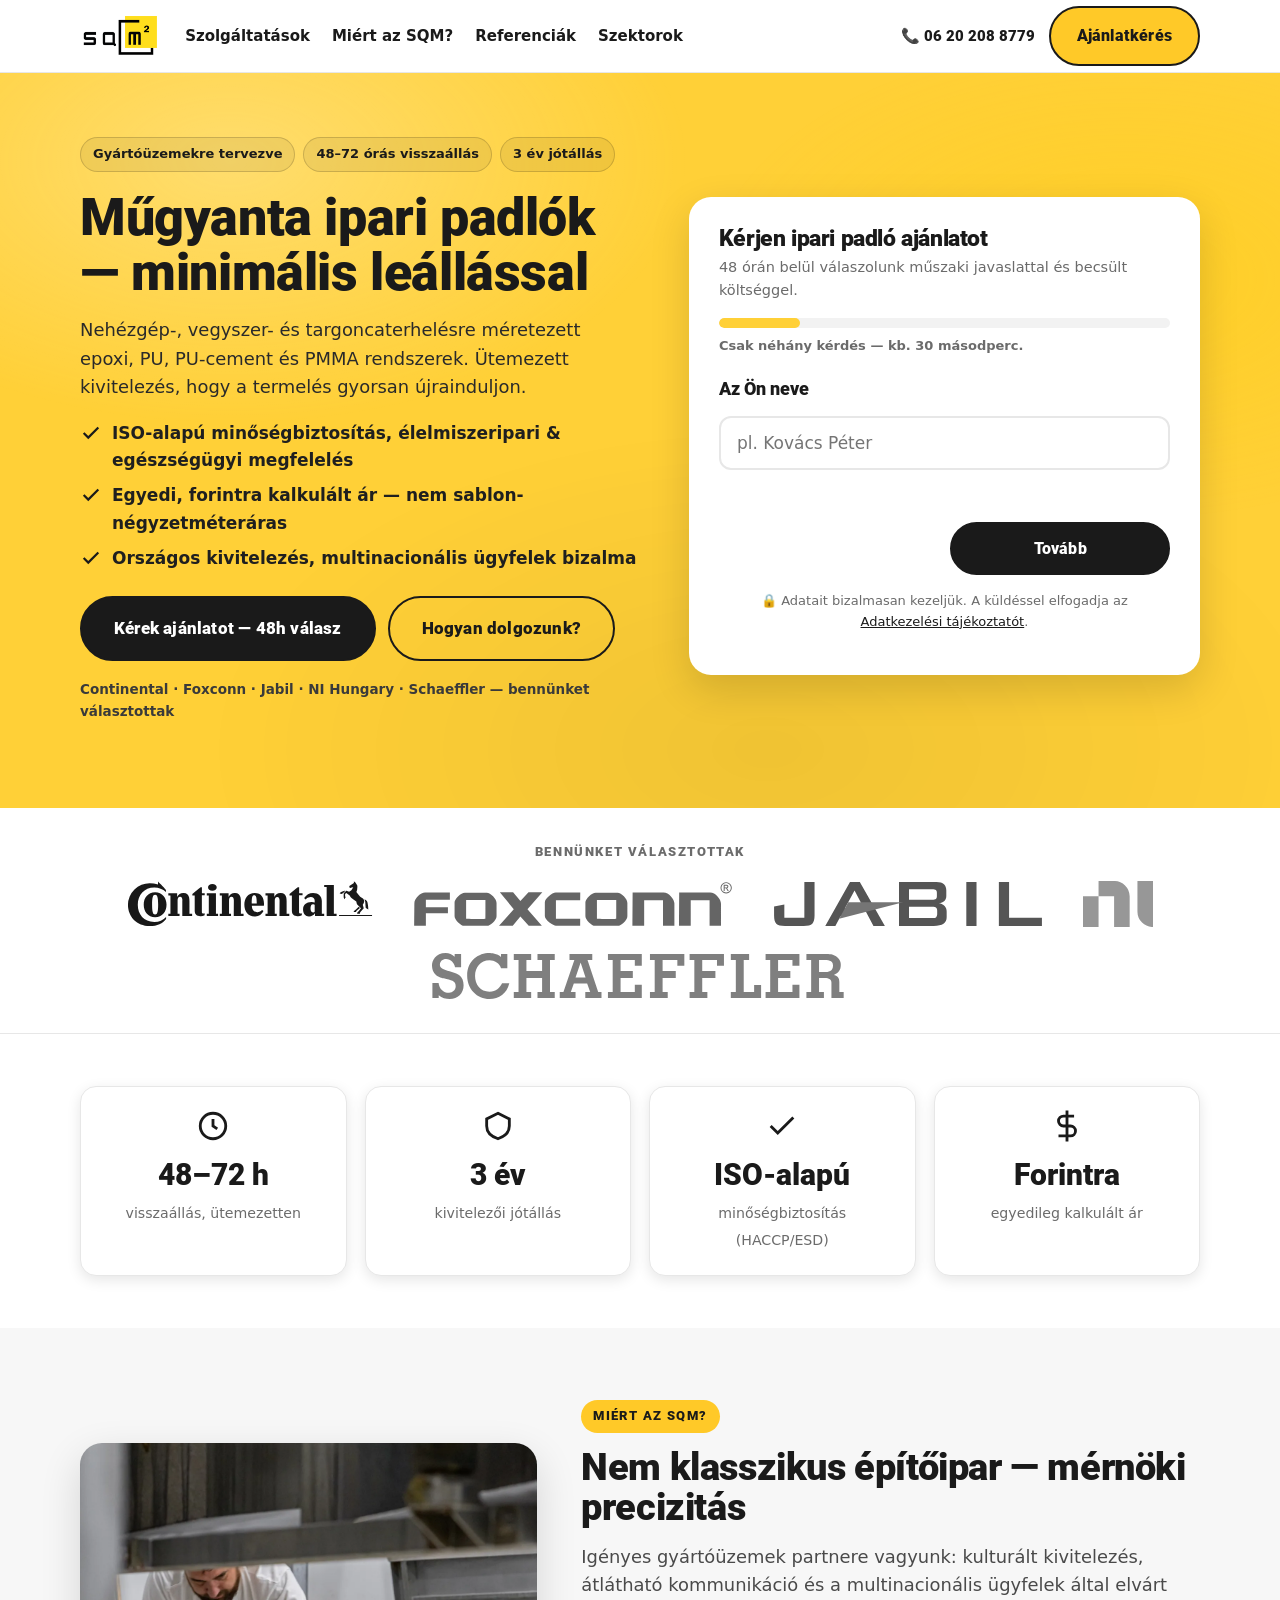
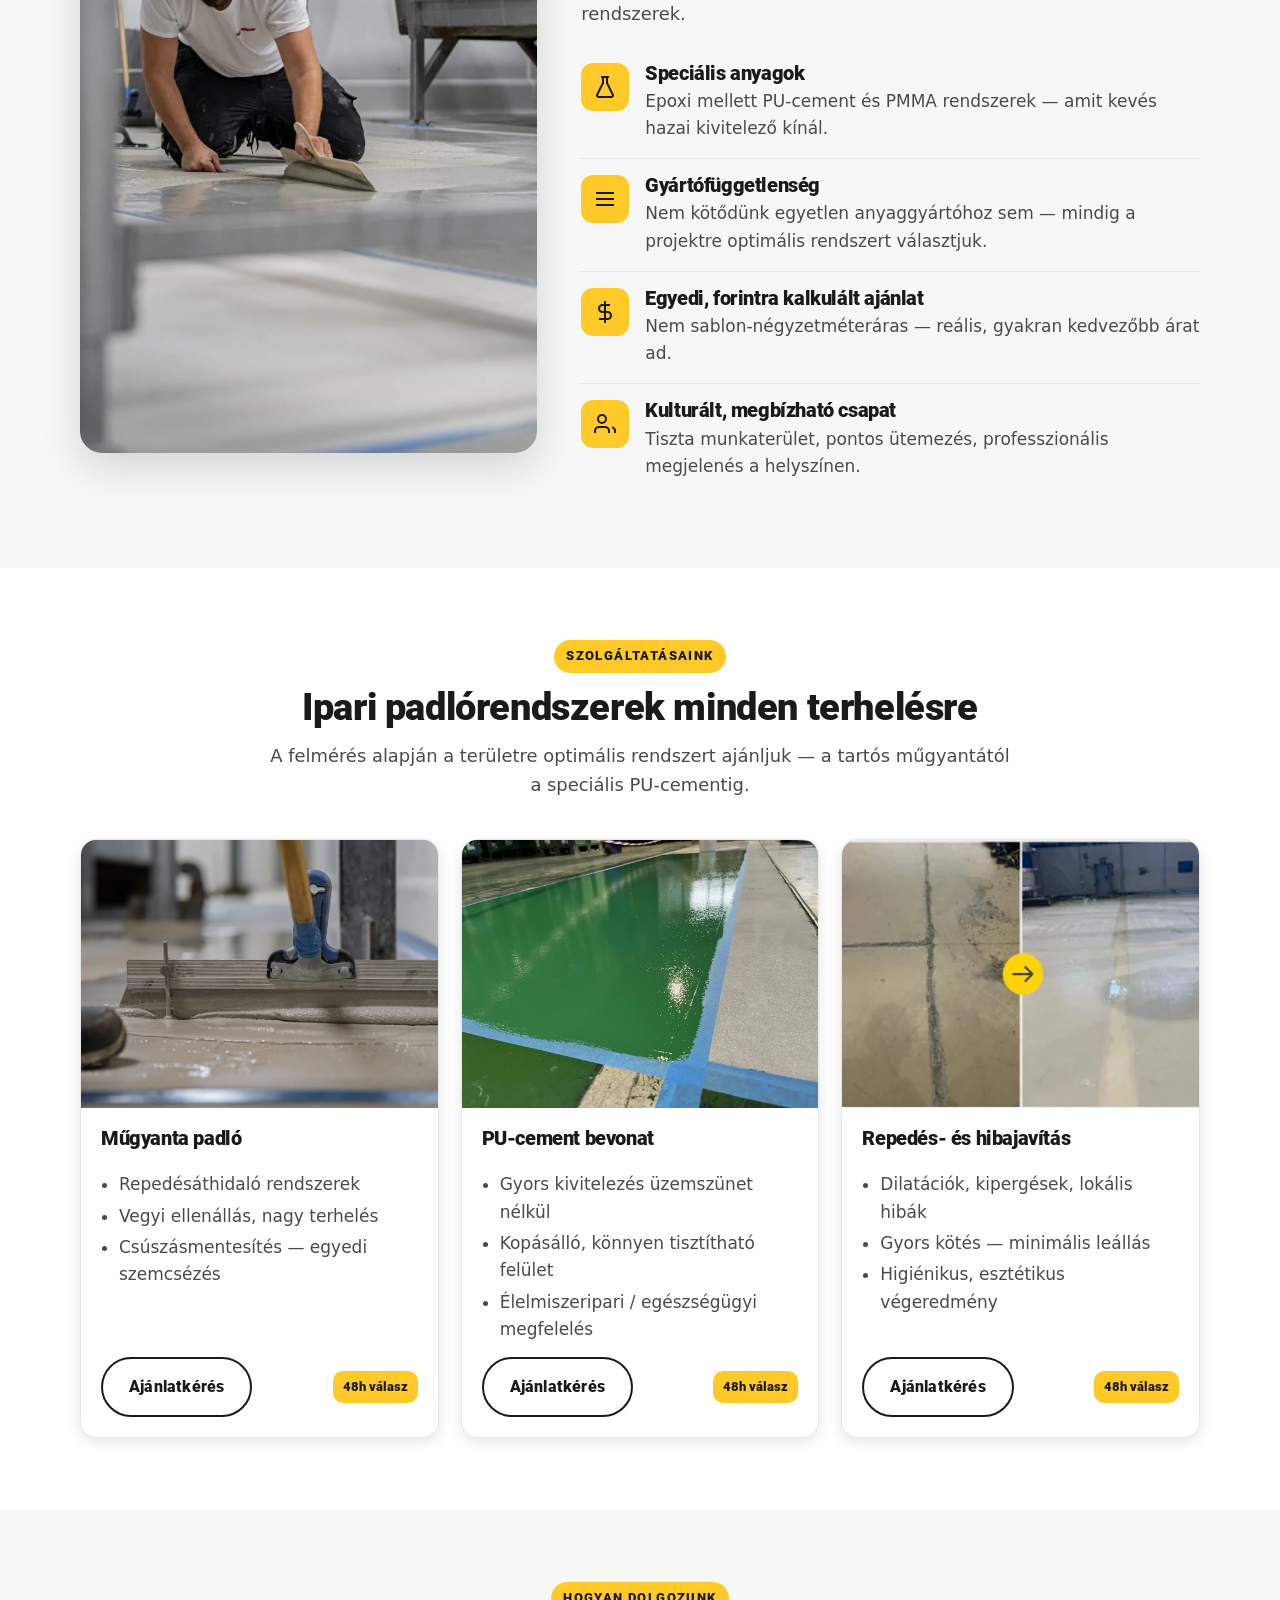
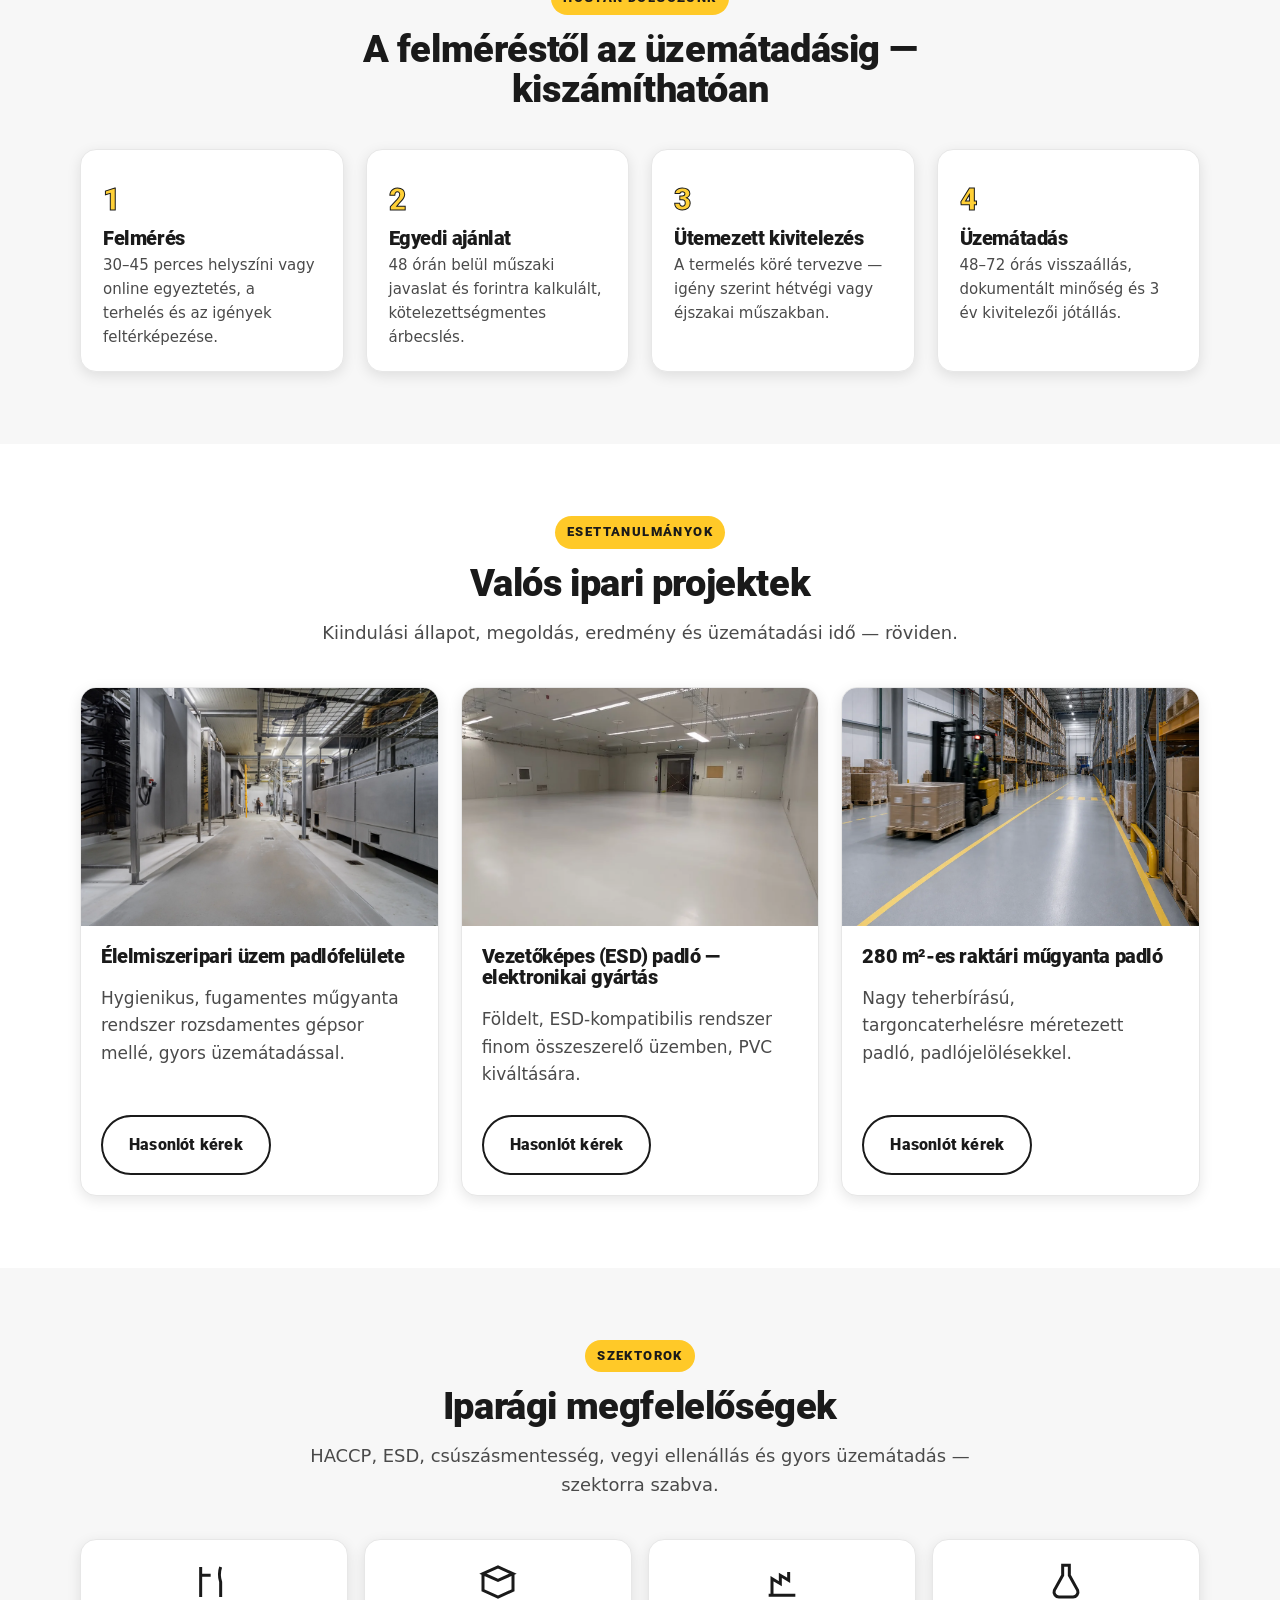
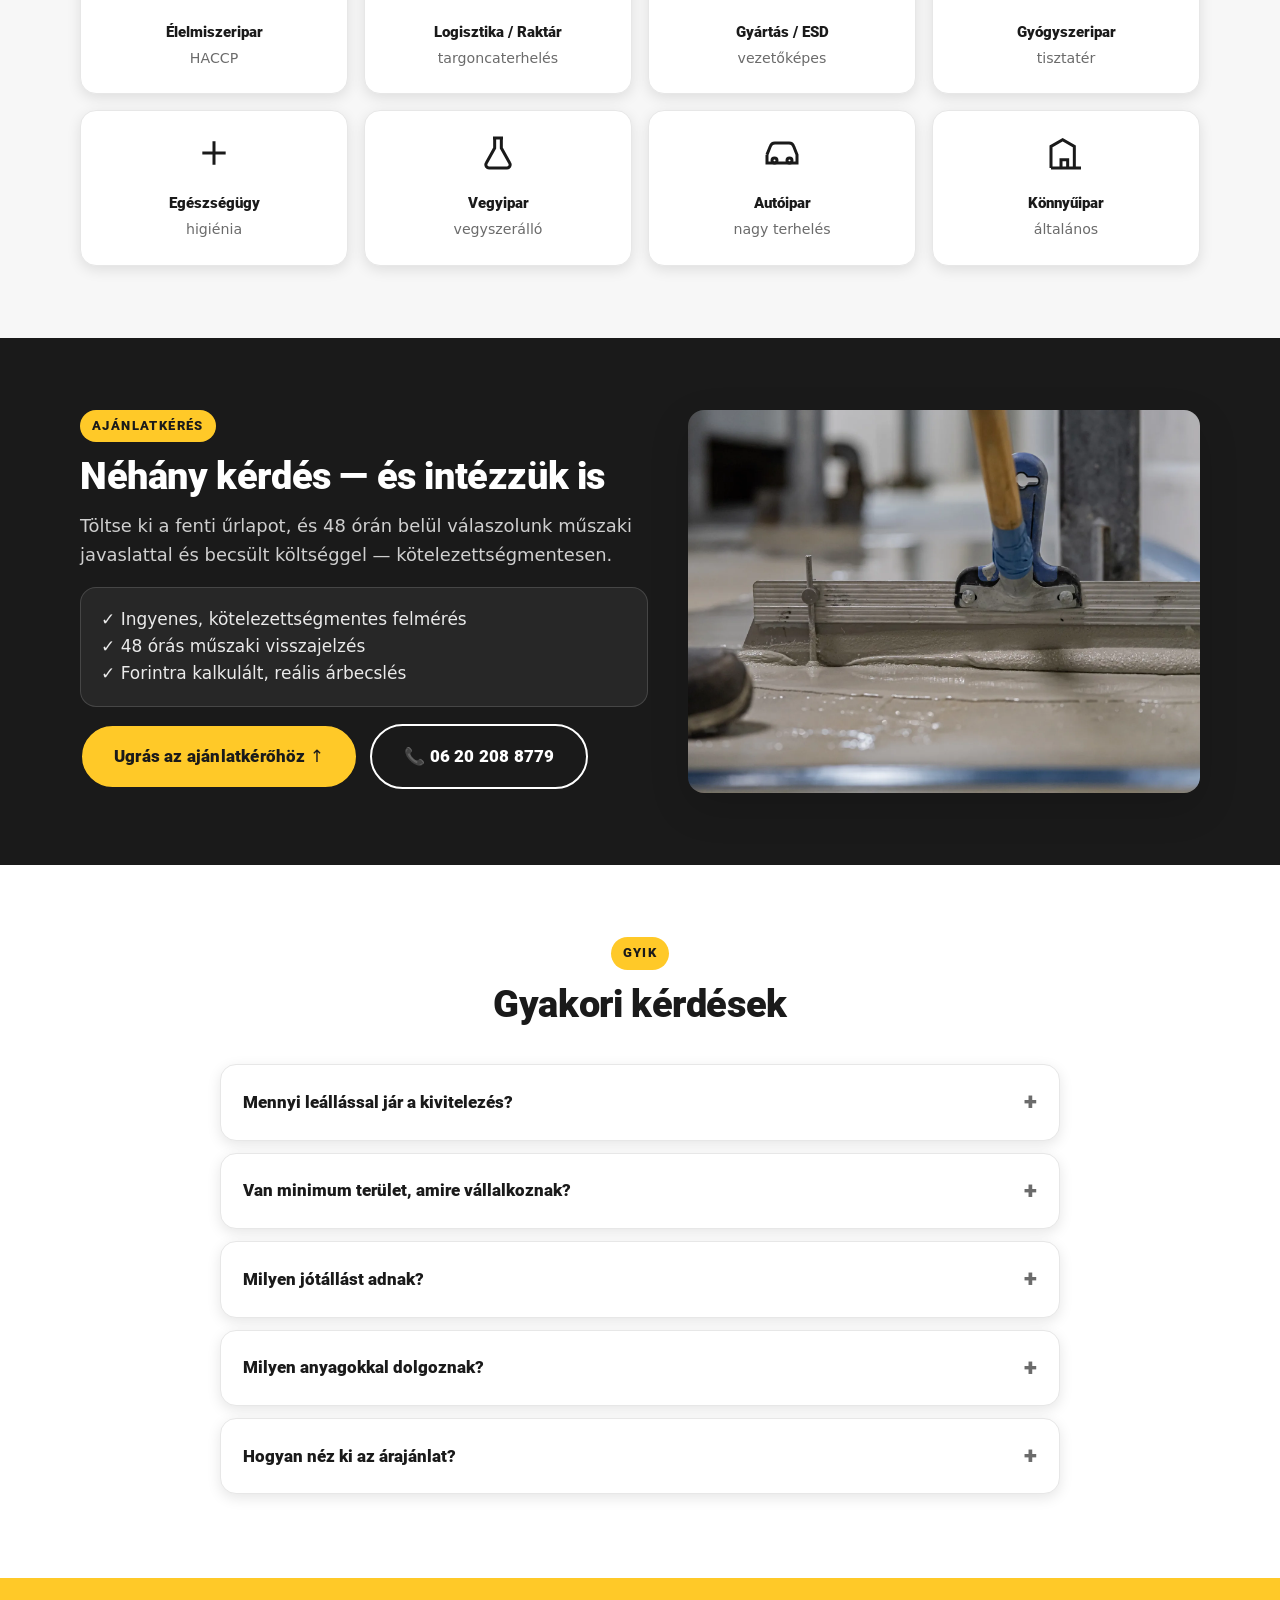
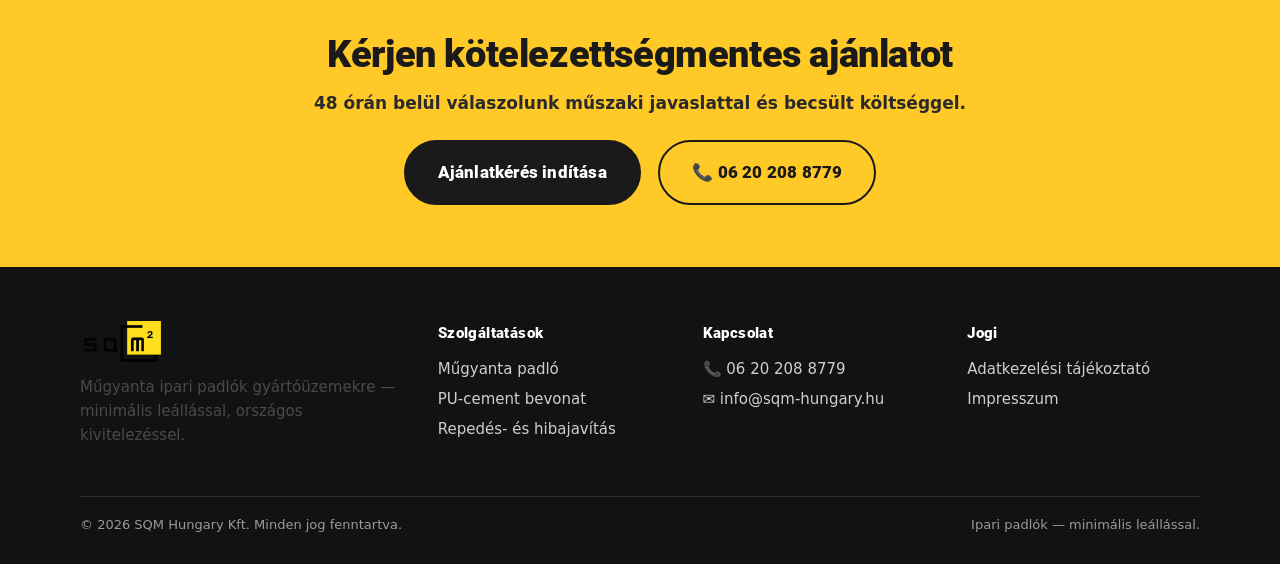
==== commit 7a3b435b: "Backend élesítés + AI-képek, referencia-logók, form a heróba - api/lead.js: éles Vercel serverless l" ====
--- a/design/index.html
+++ b/design/index.html
@@ -11,7 +11,7 @@
 <meta property="og:type" content="website">
 <meta property="og:title" content="Ipari padló minimális leállással — SQM Hungary">
 <meta property="og:description" content="Gyártóüzemekre tervezett műgyanta padlók, 48–72 órás visszaállással. Kérjen ajánlatot!">
-<meta property="og:image" content="assets/img/placeholder/AI-01.svg">
+<meta property="og:image" content="assets/img/ai/AI-01.webp">
 
 <link rel="stylesheet" href="assets/css/style.css">
 
@@ -25,7 +25,7 @@
     LEAD_SOURCE_PARTIAL: "leadgen-fb-ipari-padlo-partial",
     PIXEL_CONTENT_NAME: "SQM Hungary ipari padló ajánlatkérés",
     PIXEL_CONTENT_CATEGORY: "facebook-b2b-leadgen-flooring",
-    DEMO_MODE: true                    /* ÉLESBEN: false */
+    DEMO_MODE: false                   /* élesítve: az űrlap a /api/lead végpontra küld */
   };
 </script>
 </head>
@@ -72,10 +72,23 @@
       </div>
       <p class="hero-trust">Continental · Foxconn · Jabil · NI Hungary · Schaeffler — bennünket választottak</p>
     </div>
-    <div class="hero-media reveal">
-      <img src="assets/img/foto/folyamat-onterules.webp" alt="Önterülő műgyanta padló kivitelezése ipari üzemben">
-      <div class="float-card">
-        <div><b>48h</b><small>műszaki válasz</small></div>
+    <div class="hero-form reveal" id="ajanlatkero">
+      <div class="lead-card">
+        <h2 class="lead-card-title">Kérjen ipari padló ajánlatot</h2>
+        <p class="lead-card-sub">48 órán belül válaszolunk műszaki javaslattal és becsült költséggel.</p>
+        <div class="progress"><span id="progress-bar"></span></div>
+        <div class="progress-label" id="progress-label">Csak néhány kérdés — kb. 30 másodperc.</div>
+        <form id="lead-form" novalidate>
+          <input type="text" name="website" id="lf-hp" class="hp-field" tabindex="-1" autocomplete="off" aria-hidden="true">
+          <div id="form-step"><!-- a lépéseket az app.js rendereli --></div>
+          <p class="form-err" id="form-err" role="alert"></p>
+          <div class="form-nav">
+            <button type="button" class="btn btn--ghost" id="form-back" style="visibility:hidden">‹ Vissza</button>
+            <button type="submit" class="btn" id="form-next">Tovább</button>
+          </div>
+          <p class="form-foot">🔒 Adatait bizalmasan kezeljük. A küldéssel elfogadja az
+            <a href="#">Adatkezelési tájékoztatót</a>.</p>
+        </form>
       </div>
     </div>
   </div>
@@ -86,11 +99,11 @@
   <div class="wrap">
     <div class="label">Bennünket választottak</div>
     <div class="partners-logos">
-      <img src="assets/img/placeholder/logo-continental.svg" alt="Continental">
-      <img src="assets/img/placeholder/logo-foxconn.svg" alt="Foxconn">
-      <img src="assets/img/placeholder/logo-jabil.svg" alt="Jabil">
-      <img src="assets/img/placeholder/logo-ni.svg" alt="NI Hungary">
-      <img src="assets/img/placeholder/logo-schaeffler.svg" alt="Schaeffler">
+      <img src="assets/img/brand/partners/continental.svg" alt="Continental" loading="lazy">
+      <img src="assets/img/brand/partners/foxconn.svg" alt="Foxconn" loading="lazy">
+      <img src="assets/img/brand/partners/jabil.svg" alt="Jabil" loading="lazy">
+      <img src="assets/img/brand/partners/ni.svg" alt="NI Hungary" loading="lazy">
+      <img src="assets/img/brand/partners/schaeffler.svg" alt="Schaeffler" loading="lazy">
     </div>
   </div>
 </section>
@@ -169,7 +182,7 @@
         </div>
       </article>
       <article class="card reveal">
-        <div class="card-media"><img src="assets/img/placeholder/AI-02.svg" alt="PU-cement bevonat (placeholder — AI-02)"></div>
+        <div class="card-media"><img src="assets/img/ai/AI-02.webp" alt="PU-cement bevonat ipari padló" loading="lazy"></div>
         <div class="card-body">
           <h3>PU-cement bevonat</h3>
           <ul><li>Gyors kivitelezés üzemszünet nélkül</li><li>Kopásálló, könnyen tisztítható felület</li><li>Élelmiszeripari / egészségügyi megfelelés</li></ul>
@@ -177,7 +190,7 @@
         </div>
       </article>
       <article class="card reveal">
-        <div class="card-media"><img src="assets/img/placeholder/AI-03.svg" alt="Repedés- és hibajavítás (placeholder — AI-03)"></div>
+        <div class="card-media"><img src="assets/img/ai/AI-03.webp" alt="Ipari padló repedés- és hibajavítás" loading="lazy"></div>
         <div class="card-body">
           <h3>Repedés- és hibajavítás</h3>
           <ul><li>Dilatációk, kipergések, lokális hibák</li><li>Gyors kötés — minimális leállás</li><li>Higiénikus, esztétikus végeredmény</li></ul>
@@ -222,7 +235,7 @@
         </div>
       </article>
       <article class="card reveal">
-        <div class="card-media" style="aspect-ratio:3/2"><img src="assets/img/placeholder/AI-04.svg" alt="ESD / vezetőképes padló (placeholder — AI-04)"></div>
+        <div class="card-media" style="aspect-ratio:3/2"><img src="assets/img/ai/AI-04.webp" alt="ESD / vezetőképes ipari padló elektronikai gyártásban" loading="lazy"></div>
         <div class="card-body">
           <h3>Vezetőképes (ESD) padló — elektronikai gyártás</h3>
           <p>Földelt, ESD-kompatibilis rendszer finom összeszerelő üzemben, PVC kiváltására.</p>
@@ -230,7 +243,7 @@
         </div>
       </article>
       <article class="card reveal">
-        <div class="card-media" style="aspect-ratio:3/2"><img src="assets/img/placeholder/AI-05.svg" alt="Raktári műgyanta padló (placeholder — AI-05)"></div>
+        <div class="card-media" style="aspect-ratio:3/2"><img src="assets/img/ai/AI-05.webp" alt="Raktári / logisztikai műgyanta padló targoncával" loading="lazy"></div>
         <div class="card-body">
           <h3>280 m²-es raktári műgyanta padló</h3>
           <p>Nagy teherbírású, targoncaterhelésre méretezett padló, padlójelölésekkel.</p>
@@ -263,34 +276,26 @@
 </section>
 
 <!-- ============ ŰRLAP ============ -->
-<section class="section form-section" id="ajanlatkero">
+<section class="section form-section" id="ajanlatkero-info">
   <div class="wrap form-grid">
     <div class="form-intro">
       <span class="eyebrow">Ajánlatkérés</span>
-      <h2>Kérjen ipari padló ajánlatot</h2>
-      <p class="lead">48 órán belül válaszolunk műszaki javaslattal és becsült költséggel.
-        Néhány kérdés, és már intézzük is — kötelezettségmentesen.</p>
+      <h2>Néhány kérdés — és intézzük is</h2>
+      <p class="lead">Töltse ki a fenti űrlapot, és 48 órán belül válaszolunk műszaki
+        javaslattal és becsült költséggel — kötelezettségmentesen.</p>
       <ul class="why-now" style="list-style:none; padding:18px 20px; margin-top:8px;">
         <li>✓ Ingyenes, kötelezettségmentes felmérés</li>
         <li>✓ 48 órás műszaki visszajelzés</li>
         <li>✓ Forintra kalkulált, reális árbecslés</li>
       </ul>
-      <div class="media reveal"><img src="assets/img/foto/csapat-munka.webp" alt="SQM csapat egy gyártóüzem padlóján dolgozik"></div>
-    </div>
-
-    <div class="lead-card">
-      <div class="progress"><span id="progress-bar"></span></div>
-      <div class="progress-label" id="progress-label">Csak néhány kérdés — kb. 30 másodperc.</div>
-      <form id="lead-form" novalidate>
-        <div id="form-step"><!-- a lépéseket az app.js rendereli --></div>
-        <p class="form-err" id="form-err" role="alert"></p>
-        <div class="form-nav">
-          <button type="button" class="btn btn--ghost" id="form-back" style="visibility:hidden">‹ Vissza</button>
-          <button type="submit" class="btn" id="form-next">Tovább</button>
-        </div>
-        <p class="form-foot">🔒 Adatait bizalmasan kezeljük. A küldéssel elfogadja az
-          <a href="#">Adatkezelési tájékoztatót</a>.</p>
-      </form>
+      <div class="form-cta">
+        <a class="btn btn--yellow btn--lg" href="#ajanlatkero">Ugrás az ajánlatkérőhöz ↑</a>
+        <a class="btn btn--ghost btn--lg" href="tel:+36202088779" style="color:#fff;border-color:#fff;">📞 06 20 208 8779</a>
+      </div>
+    </div>
+
+    <div class="form-media reveal">
+      <img src="assets/img/foto/folyamat-onterules.webp" alt="Önterülő műgyanta padló kivitelezése ipari üzemben" loading="lazy">
     </div>
   </div>
 </section>
--- a/design/assets/css/style.css
+++ b/design/assets/css/style.css
@@ -135,6 +135,15 @@
 .hero-media .float-card b{ font-family:var(--display); font-size:22px; }
 .hero-media .float-card small{ color:var(--muted-2); }
 
+/* Hero-beli ajánlatkérő űrlap (a kép helyén) */
+.hero-form{ scroll-margin-top:90px; }
+.lead-card-title{ font-family:var(--display); font-size:23px; margin:0 0 4px; }
+.lead-card-sub{ color:var(--muted-2); font-size:14.5px; margin:0 0 16px; }
+.form-cta{ display:flex; flex-wrap:wrap; gap:12px; margin-top:10px; }
+.form-media img{ width:100%; border-radius:var(--radius); box-shadow:var(--shadow); aspect-ratio:4/3; object-fit:cover; }
+/* Honeypot mező — vizuálisan rejtett, csak botok töltik ki */
+.hp-field{ position:absolute !important; left:-9999px !important; top:auto; width:1px; height:1px; opacity:0; pointer-events:none; }
+
 /* ---------- Partners ---------- */
 .partners{ padding:34px 0; background:#fff; border-bottom:1px solid var(--line); }
 .partners .label{ text-align:center; font-family:var(--display); font-size:13px; letter-spacing:1.6px; text-transform:uppercase; color:var(--muted-2); margin-bottom:18px; }
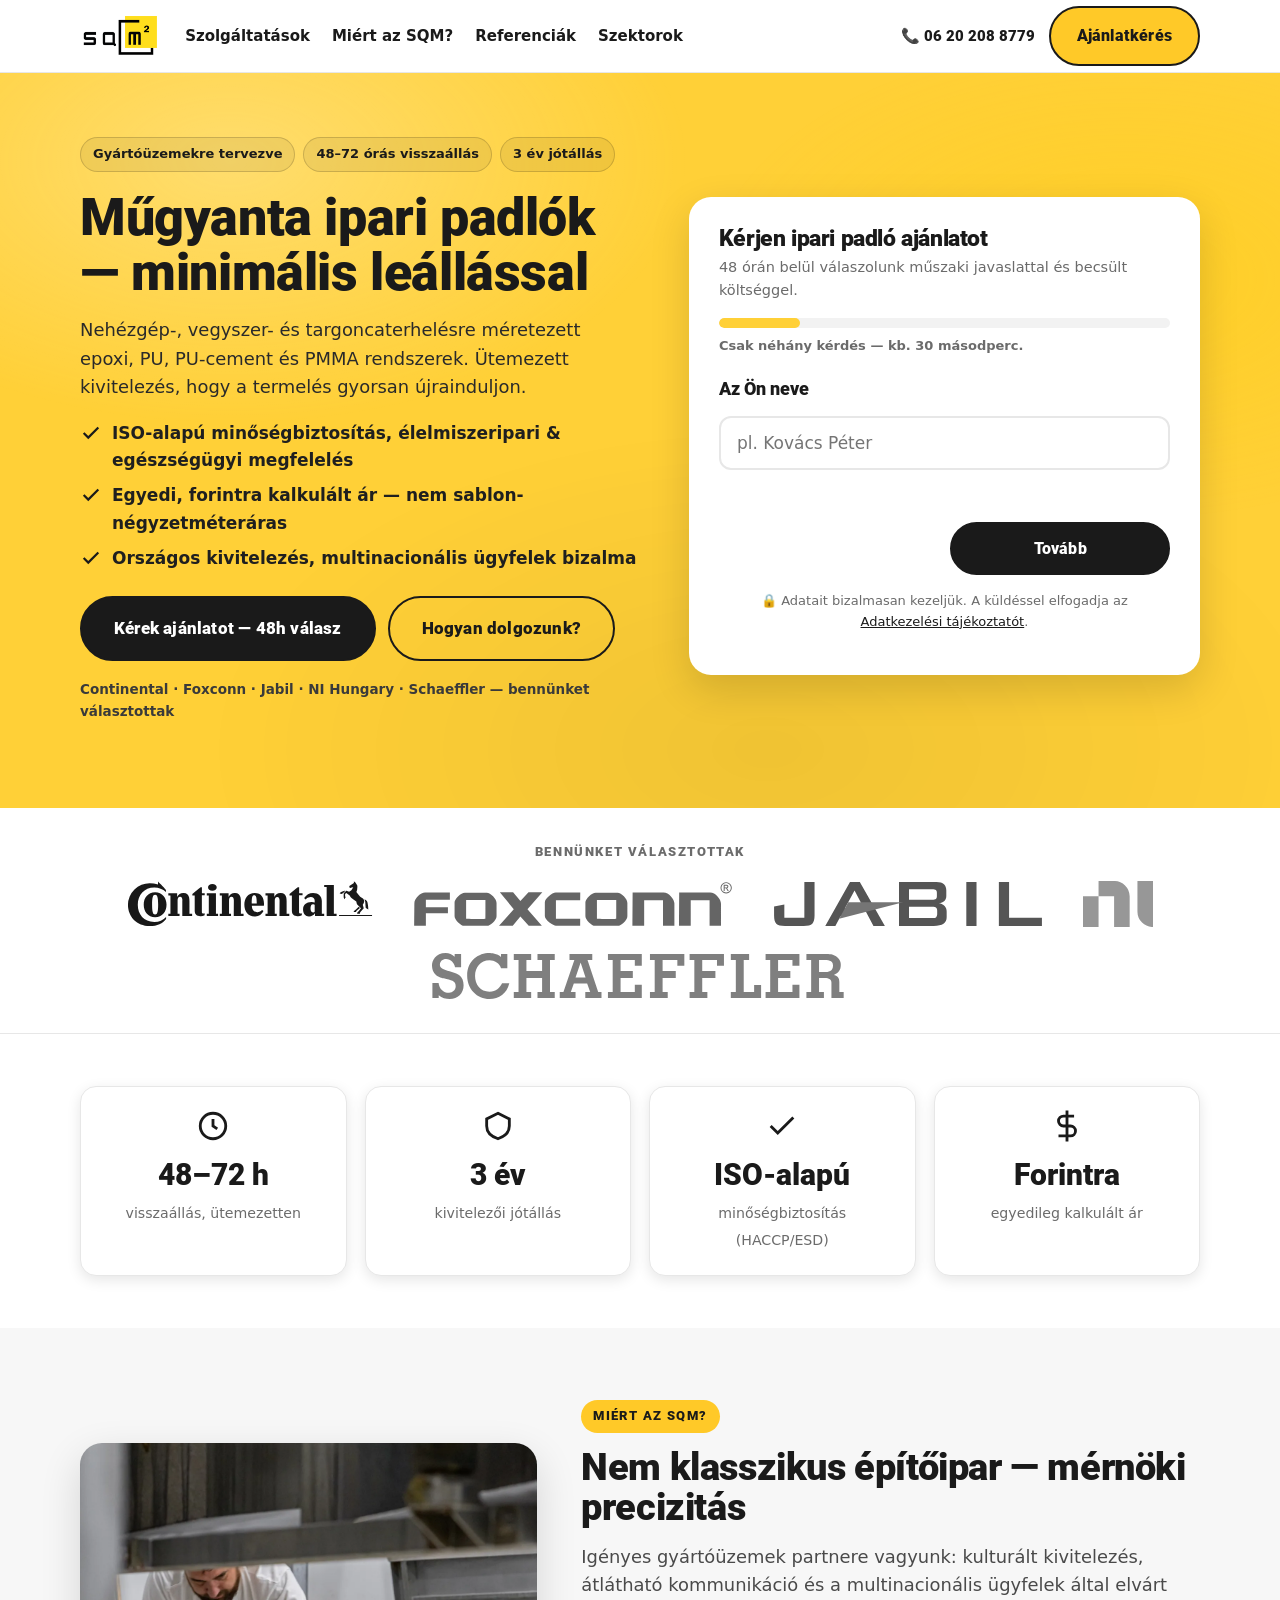
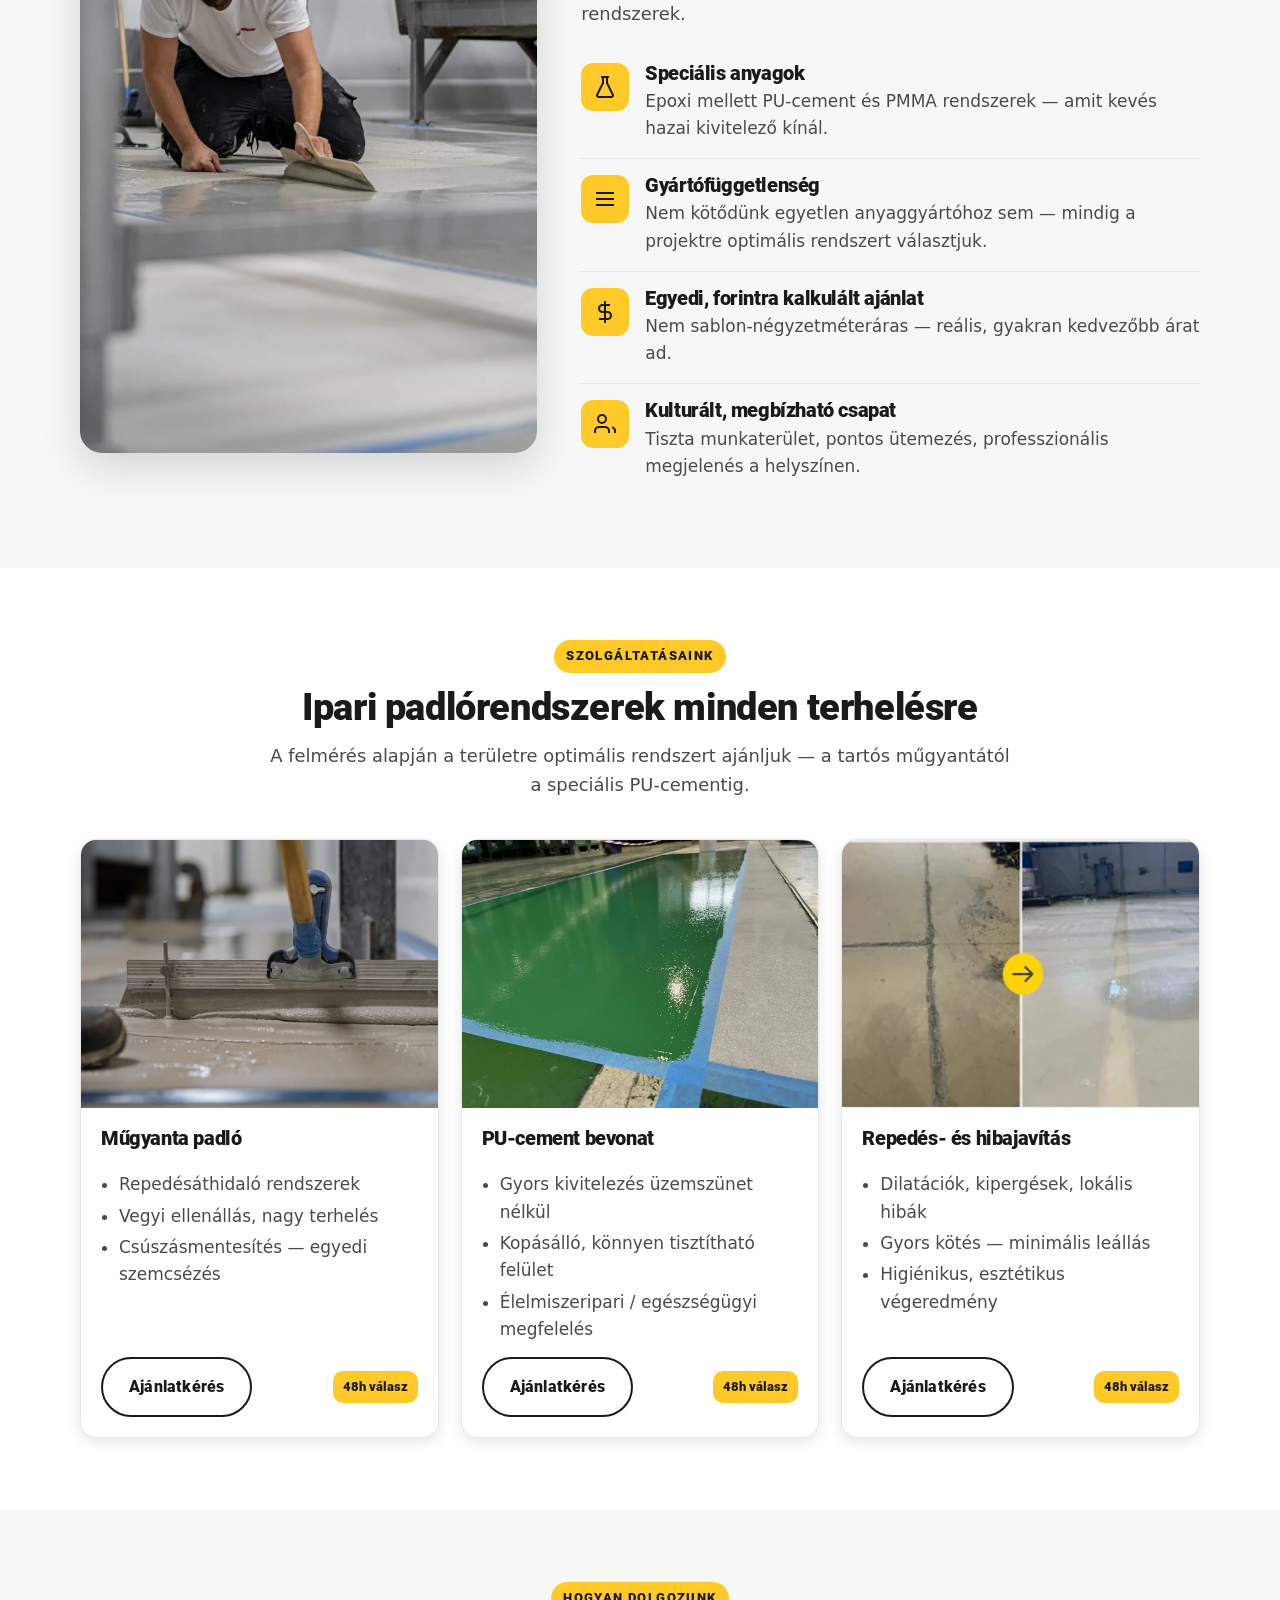
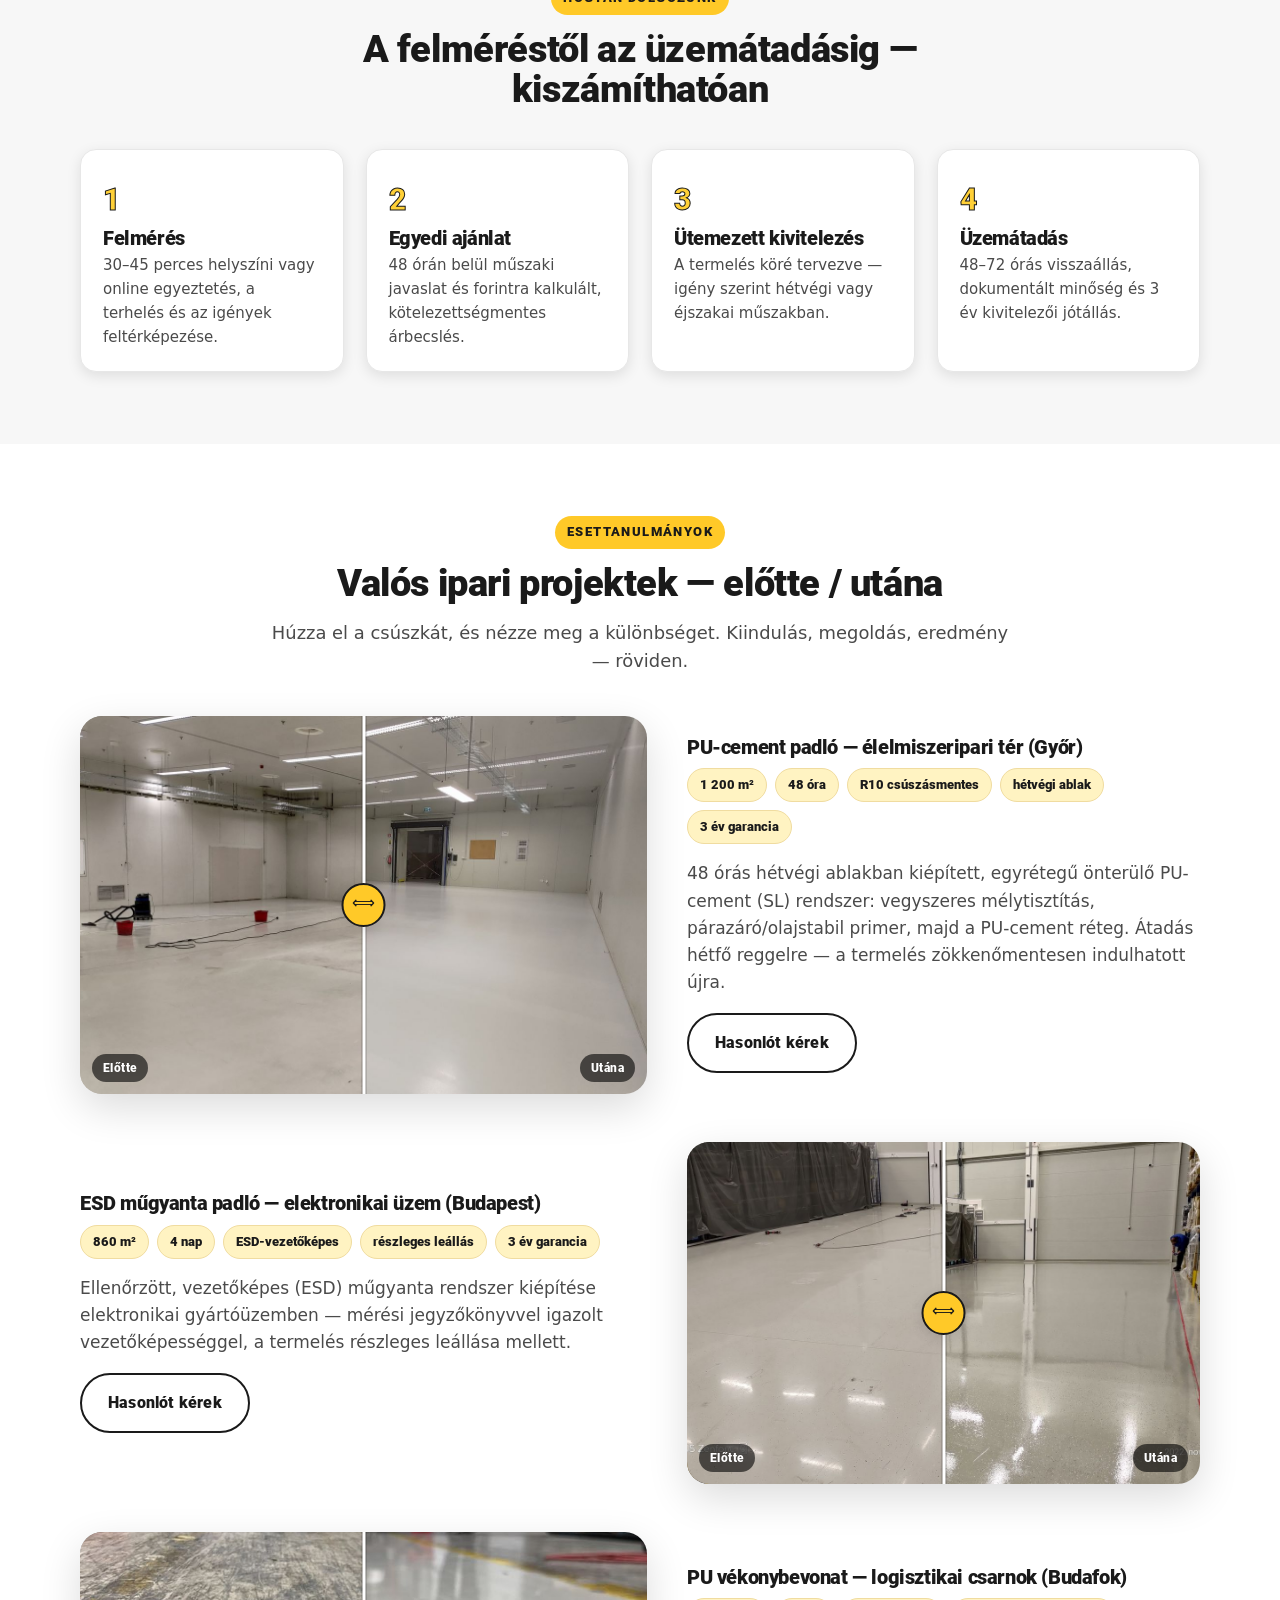
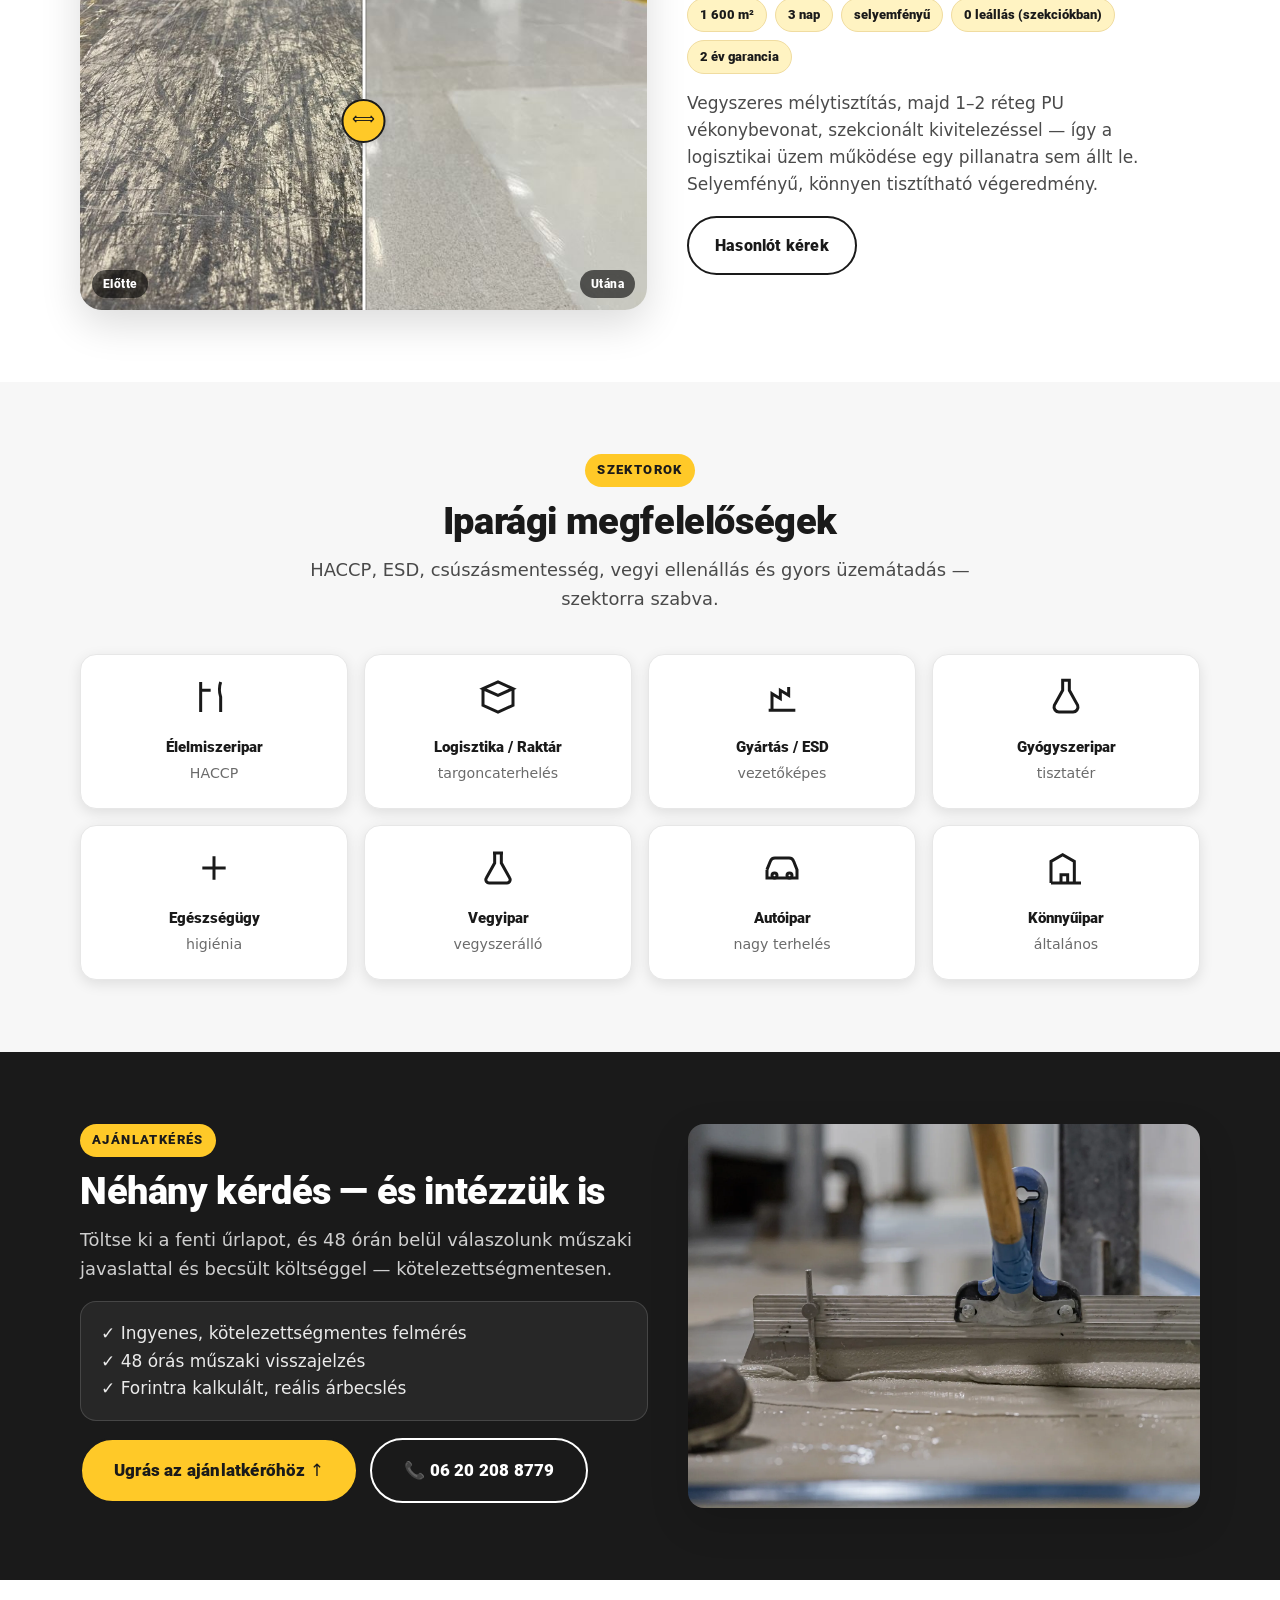
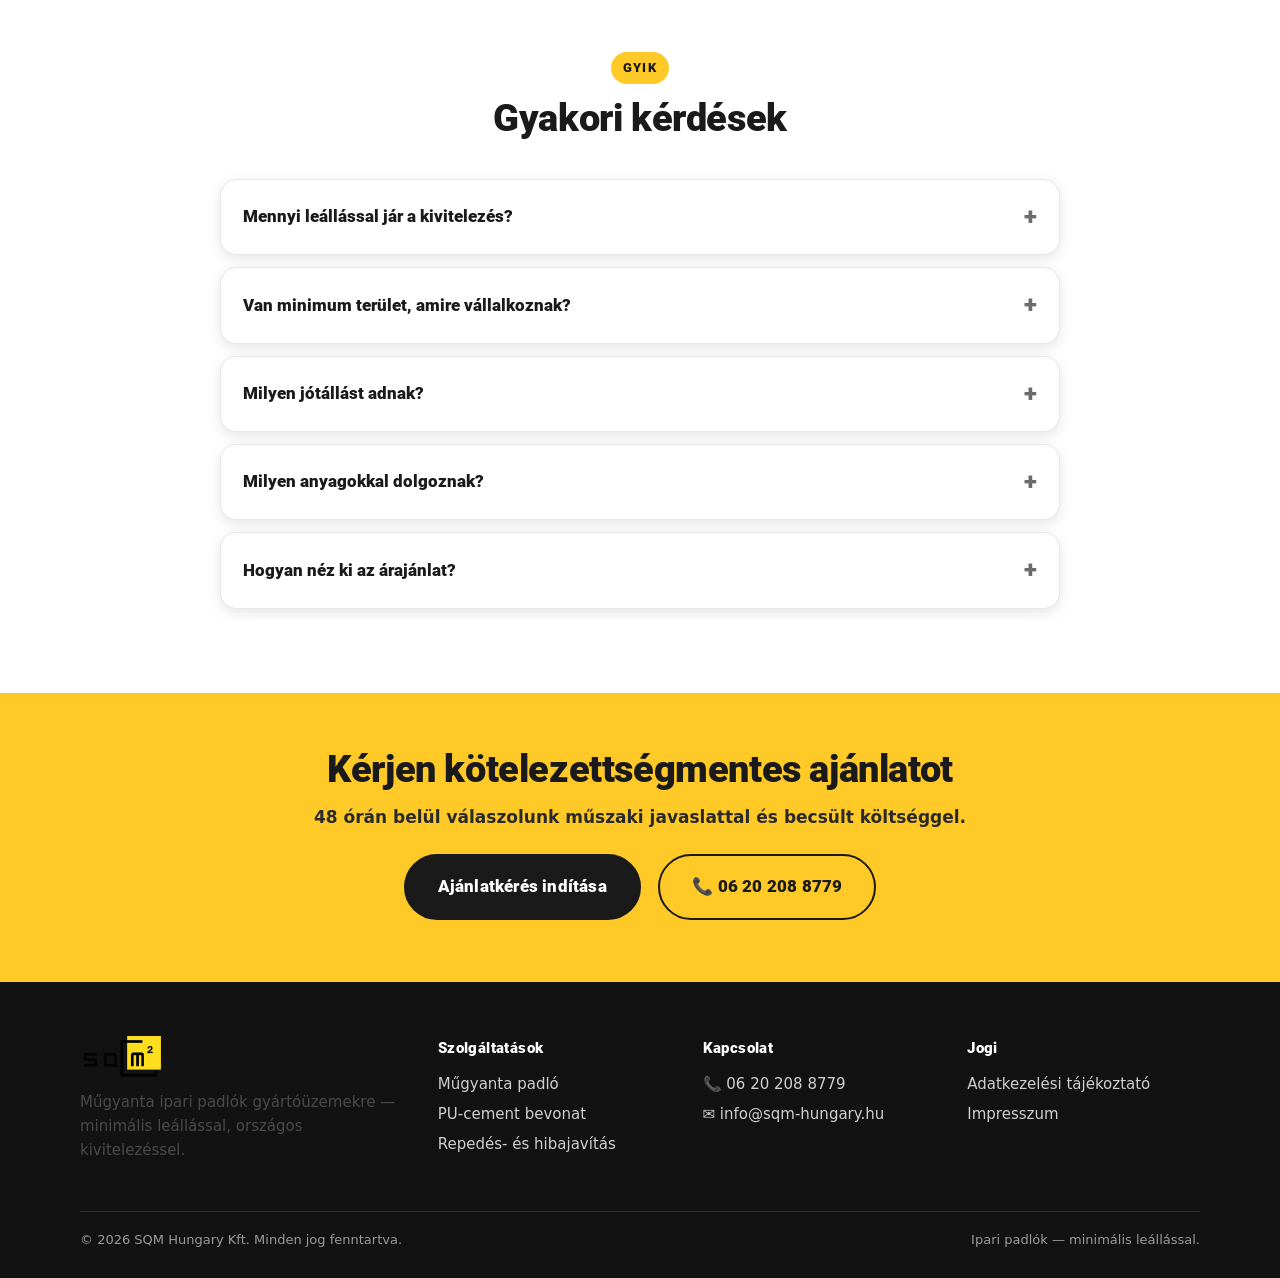
==== commit 7ffa50de: "Esettanulmányok szekció: valós előtte/utána fotók + interaktív csúszka - 3 esettanulmány az Esettanu" ====
--- a/design/index.html
+++ b/design/index.html
@@ -217,37 +217,85 @@
   </div>
 </section>
 
-<!-- ============ REFERENCIÁK ============ -->
+<!-- ============ REFERENCIÁK / ESETTANULMÁNYOK ============ -->
 <section class="section" id="referenciak">
   <div class="wrap center">
     <div class="section-head">
       <span class="eyebrow">Esettanulmányok</span>
-      <h2>Valós ipari projektek</h2>
-      <p class="lead">Kiindulási állapot, megoldás, eredmény és üzemátadási idő — röviden.</p>
-    </div>
-    <div class="grid grid-3" style="text-align:left">
-      <article class="card reveal">
-        <div class="card-media" style="aspect-ratio:3/2"><img src="assets/img/foto/referencia-elkeszult.webp" alt="Elkészült élelmiszeripari műgyanta padló"></div>
-        <div class="card-body">
-          <h3>Élelmiszeripari üzem padlófelülete</h3>
-          <p>Hygienikus, fugamentes műgyanta rendszer rozsdamentes gépsor mellé, gyors üzemátadással.</p>
-          <div class="card-foot"><a class="btn btn--ghost" href="#ajanlatkero">Hasonlót kérek</a></div>
-        </div>
-      </article>
-      <article class="card reveal">
-        <div class="card-media" style="aspect-ratio:3/2"><img src="assets/img/ai/AI-04.webp" alt="ESD / vezetőképes ipari padló elektronikai gyártásban" loading="lazy"></div>
-        <div class="card-body">
-          <h3>Vezetőképes (ESD) padló — elektronikai gyártás</h3>
-          <p>Földelt, ESD-kompatibilis rendszer finom összeszerelő üzemben, PVC kiváltására.</p>
-          <div class="card-foot"><a class="btn btn--ghost" href="#ajanlatkero">Hasonlót kérek</a></div>
-        </div>
-      </article>
-      <article class="card reveal">
-        <div class="card-media" style="aspect-ratio:3/2"><img src="assets/img/ai/AI-05.webp" alt="Raktári / logisztikai műgyanta padló targoncával" loading="lazy"></div>
-        <div class="card-body">
-          <h3>280 m²-es raktári műgyanta padló</h3>
-          <p>Nagy teherbírású, targoncaterhelésre méretezett padló, padlójelölésekkel.</p>
-          <div class="card-foot"><a class="btn btn--ghost" href="#ajanlatkero">Hasonlót kérek</a></div>
+      <h2>Valós ipari projektek — előtte / utána</h2>
+      <p class="lead">Húzza el a csúszkát, és nézze meg a különbséget. Kiindulás, megoldás, eredmény — röviden.</p>
+    </div>
+
+    <div class="cases">
+      <!-- 1 -->
+      <article class="case reveal">
+        <div class="case-media">
+          <div class="ba" data-ba style="--pos:50%">
+            <img class="ba-after" src="assets/img/cases/01-utana.jpg" alt="Élelmiszeripari PU-cement padló — utána" loading="lazy">
+            <img class="ba-before" src="assets/img/cases/01-elotte.jpg" alt="Élelmiszeripari padló — előtte" loading="lazy">
+            <input class="ba-range" type="range" min="0" max="100" value="50" aria-label="Előtte / utána csúszka">
+            <span class="ba-handle" aria-hidden="true"></span>
+            <span class="ba-label ba-label-before">Előtte</span>
+            <span class="ba-label ba-label-after">Utána</span>
+          </div>
+        </div>
+        <div class="case-content">
+          <h3>PU-cement padló — élelmiszeripari tér (Győr)</h3>
+          <div class="case-tags">
+            <span>1 200 m²</span><span>48 óra</span><span>R10 csúszásmentes</span><span>hétvégi ablak</span><span>3 év garancia</span>
+          </div>
+          <p>48 órás hétvégi ablakban kiépített, egyrétegű önterülő PU-cement (SL) rendszer:
+            vegyszeres mélytisztítás, párazáró/olajstabil primer, majd a PU-cement réteg.
+            Átadás hétfő reggelre — a termelés zökkenőmentesen indulhatott újra.</p>
+          <a class="btn btn--ghost" href="#ajanlatkero">Hasonlót kérek</a>
+        </div>
+      </article>
+
+      <!-- 2 -->
+      <article class="case reveal">
+        <div class="case-media">
+          <div class="ba" data-ba style="--pos:50%">
+            <img class="ba-after" src="assets/img/cases/02-utana.jpg" alt="ESD műgyanta padló — utána" loading="lazy">
+            <img class="ba-before" src="assets/img/cases/02-elotte.jpg" alt="Elektronikai üzem padlója — előtte" loading="lazy">
+            <input class="ba-range" type="range" min="0" max="100" value="50" aria-label="Előtte / utána csúszka">
+            <span class="ba-handle" aria-hidden="true"></span>
+            <span class="ba-label ba-label-before">Előtte</span>
+            <span class="ba-label ba-label-after">Utána</span>
+          </div>
+        </div>
+        <div class="case-content">
+          <h3>ESD műgyanta padló — elektronikai üzem (Budapest)</h3>
+          <div class="case-tags">
+            <span>860 m²</span><span>4 nap</span><span>ESD-vezetőképes</span><span>részleges leállás</span><span>3 év garancia</span>
+          </div>
+          <p>Ellenőrzött, vezetőképes (ESD) műgyanta rendszer kiépítése elektronikai
+            gyártóüzemben — mérési jegyzőkönyvvel igazolt vezetőképességgel, a termelés
+            részleges leállása mellett.</p>
+          <a class="btn btn--ghost" href="#ajanlatkero">Hasonlót kérek</a>
+        </div>
+      </article>
+
+      <!-- 3 -->
+      <article class="case reveal">
+        <div class="case-media">
+          <div class="ba" data-ba style="--pos:50%">
+            <img class="ba-after" src="assets/img/cases/03-utana.jpg" alt="Logisztikai PU vékonybevonat — utána" loading="lazy">
+            <img class="ba-before" src="assets/img/cases/03-elotte.jpg" alt="Logisztikai csarnok padlója — előtte" loading="lazy">
+            <input class="ba-range" type="range" min="0" max="100" value="50" aria-label="Előtte / utána csúszka">
+            <span class="ba-handle" aria-hidden="true"></span>
+            <span class="ba-label ba-label-before">Előtte</span>
+            <span class="ba-label ba-label-after">Utána</span>
+          </div>
+        </div>
+        <div class="case-content">
+          <h3>PU vékonybevonat — logisztikai csarnok (Budafok)</h3>
+          <div class="case-tags">
+            <span>1 600 m²</span><span>3 nap</span><span>selyemfényű</span><span>0 leállás (szekciókban)</span><span>2 év garancia</span>
+          </div>
+          <p>Vegyszeres mélytisztítás, majd 1–2 réteg PU vékonybevonat, szekcionált
+            kivitelezéssel — így a logisztikai üzem működése egy pillanatra sem állt le.
+            Selyemfényű, könnyen tisztítható végeredmény.</p>
+          <a class="btn btn--ghost" href="#ajanlatkero">Hasonlót kérek</a>
         </div>
       </article>
     </div>
--- a/design/assets/css/style.css
+++ b/design/assets/css/style.css
@@ -157,6 +157,29 @@
 .stat b{ font-family:var(--display); font-size:30px; display:block; }
 .stat small{ color:var(--muted-2); }
 
+/* ---------- Esettanulmányok: előtte/utána csúszka ---------- */
+.cases{ display:flex; flex-direction:column; gap:48px; text-align:left; }
+.case{ display:grid; grid-template-columns:1.05fr .95fr; gap:40px; align-items:center; }
+.case:nth-child(even) .case-media{ order:2; }
+.case-content h3{ margin:0 0 10px; }
+.case-tags{ display:flex; flex-wrap:wrap; gap:8px; margin:0 0 16px; }
+.case-tags span{ background:var(--yellow-soft); border:1px solid #f0dca0; color:var(--ink); font-family:var(--display); font-size:12.5px; padding:6px 12px; border-radius:999px; }
+
+.ba{ position:relative; width:100%; aspect-ratio:3/2; overflow:hidden; border-radius:var(--radius-lg); box-shadow:var(--shadow); --pos:50%; user-select:none; }
+.ba img{ position:absolute; inset:0; width:100%; height:100%; object-fit:cover; pointer-events:none; -webkit-user-drag:none; }
+.ba .ba-before{ clip-path: inset(0 calc(100% - var(--pos)) 0 0); }
+.ba-range{ position:absolute; inset:0; width:100%; height:100%; margin:0; padding:0; opacity:0; cursor:ew-resize; -webkit-appearance:none; appearance:none; background:transparent; }
+.ba-range::-webkit-slider-thumb{ -webkit-appearance:none; width:44px; height:100%; }
+.ba-range::-moz-range-thumb{ width:44px; height:100%; border:0; background:transparent; }
+.ba-handle{ position:absolute; top:0; bottom:0; left:var(--pos); width:3px; background:#fff; transform:translateX(-50%); box-shadow:0 0 0 1px rgba(0,0,0,.25); pointer-events:none; }
+.ba-handle::after{ content:"⟺"; position:absolute; top:50%; left:50%; transform:translate(-50%,-50%); width:40px; height:40px; line-height:36px; text-align:center; font-size:16px; color:var(--ink); background:var(--yellow); border:2px solid var(--ink); border-radius:50%; box-shadow:var(--shadow-soft); }
+.ba-label{ position:absolute; bottom:12px; font-family:var(--display); font-size:11.5px; letter-spacing:.4px; padding:5px 11px; border-radius:999px; background:rgba(0,0,0,.6); color:#fff; pointer-events:none; }
+.ba-label-before{ left:12px; } .ba-label-after{ right:12px; }
+@media(max-width:780px){
+  .case{ grid-template-columns:1fr; gap:22px; }
+  .case:nth-child(even) .case-media{ order:0; }
+}
+
 /* ---------- Generic cards / grids ---------- */
 .grid{ display:grid; gap:22px; }
 .grid-3{ grid-template-columns:repeat(3,1fr); }
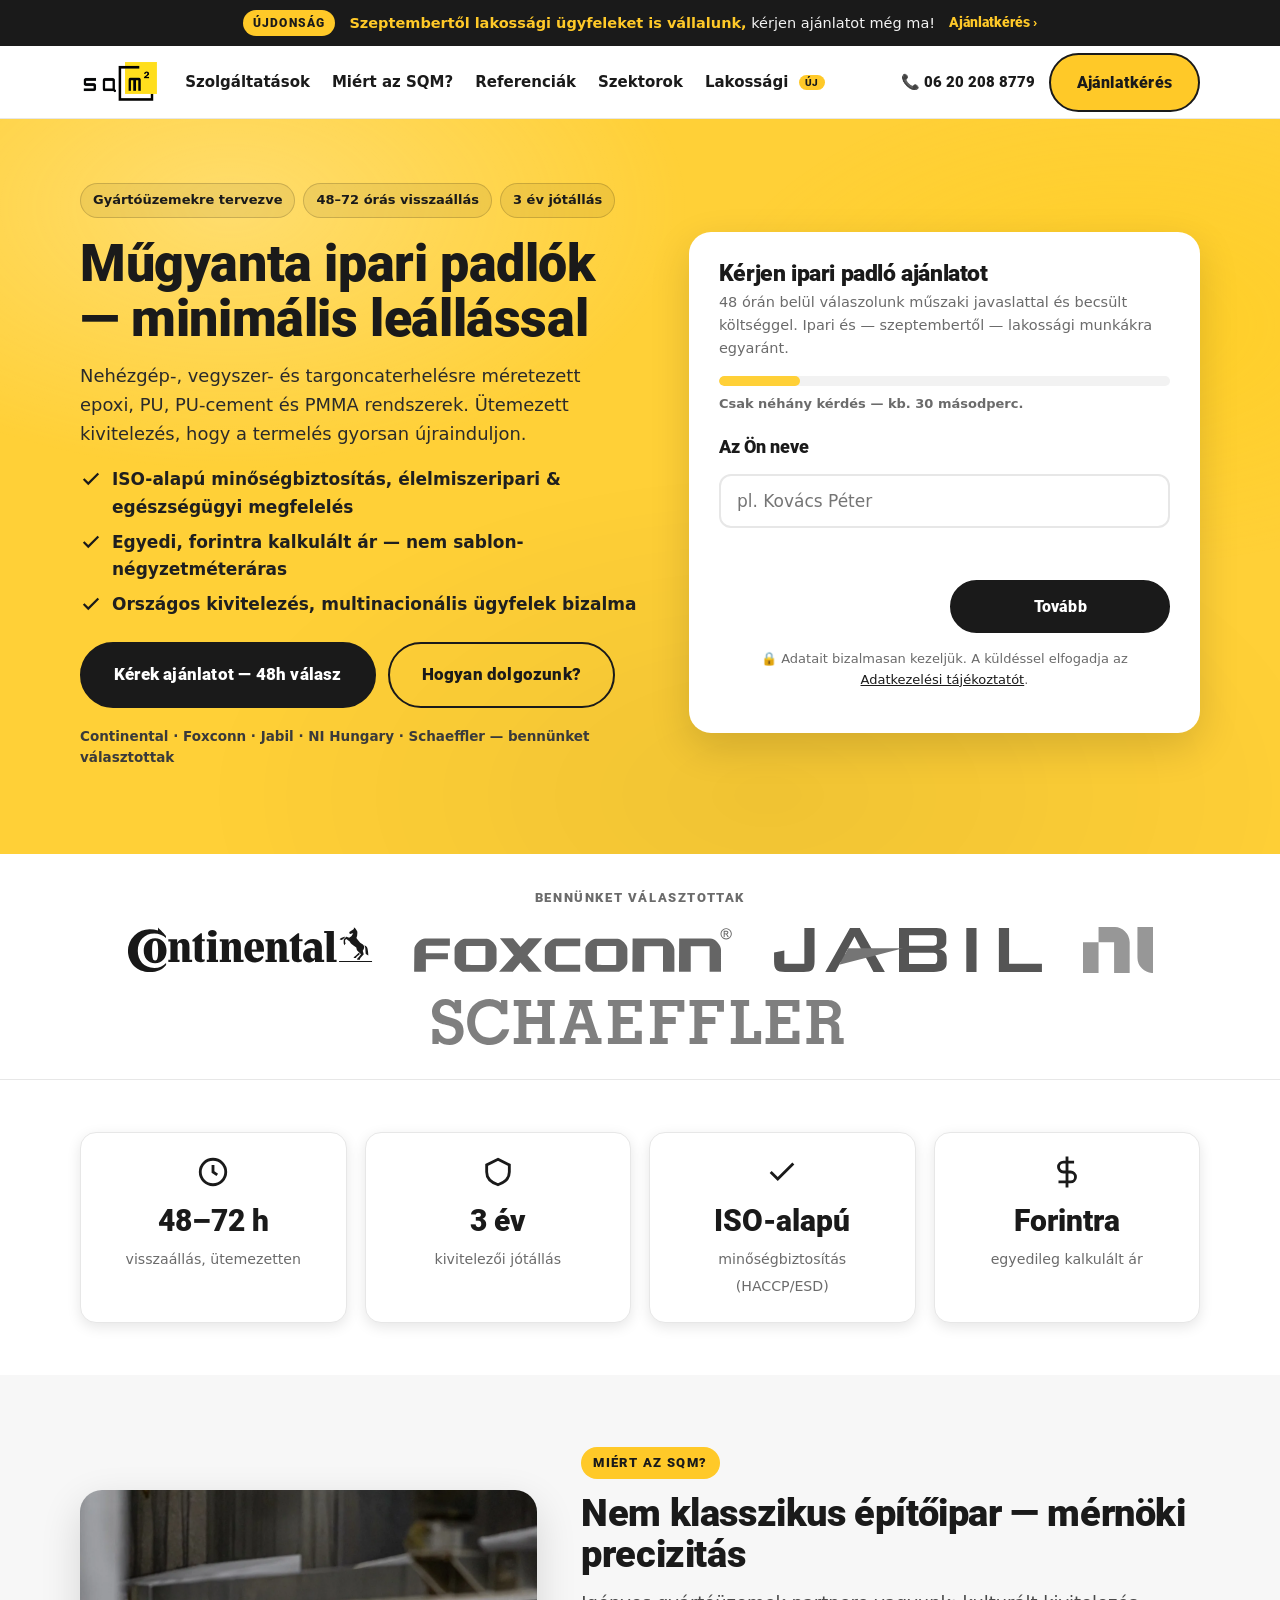
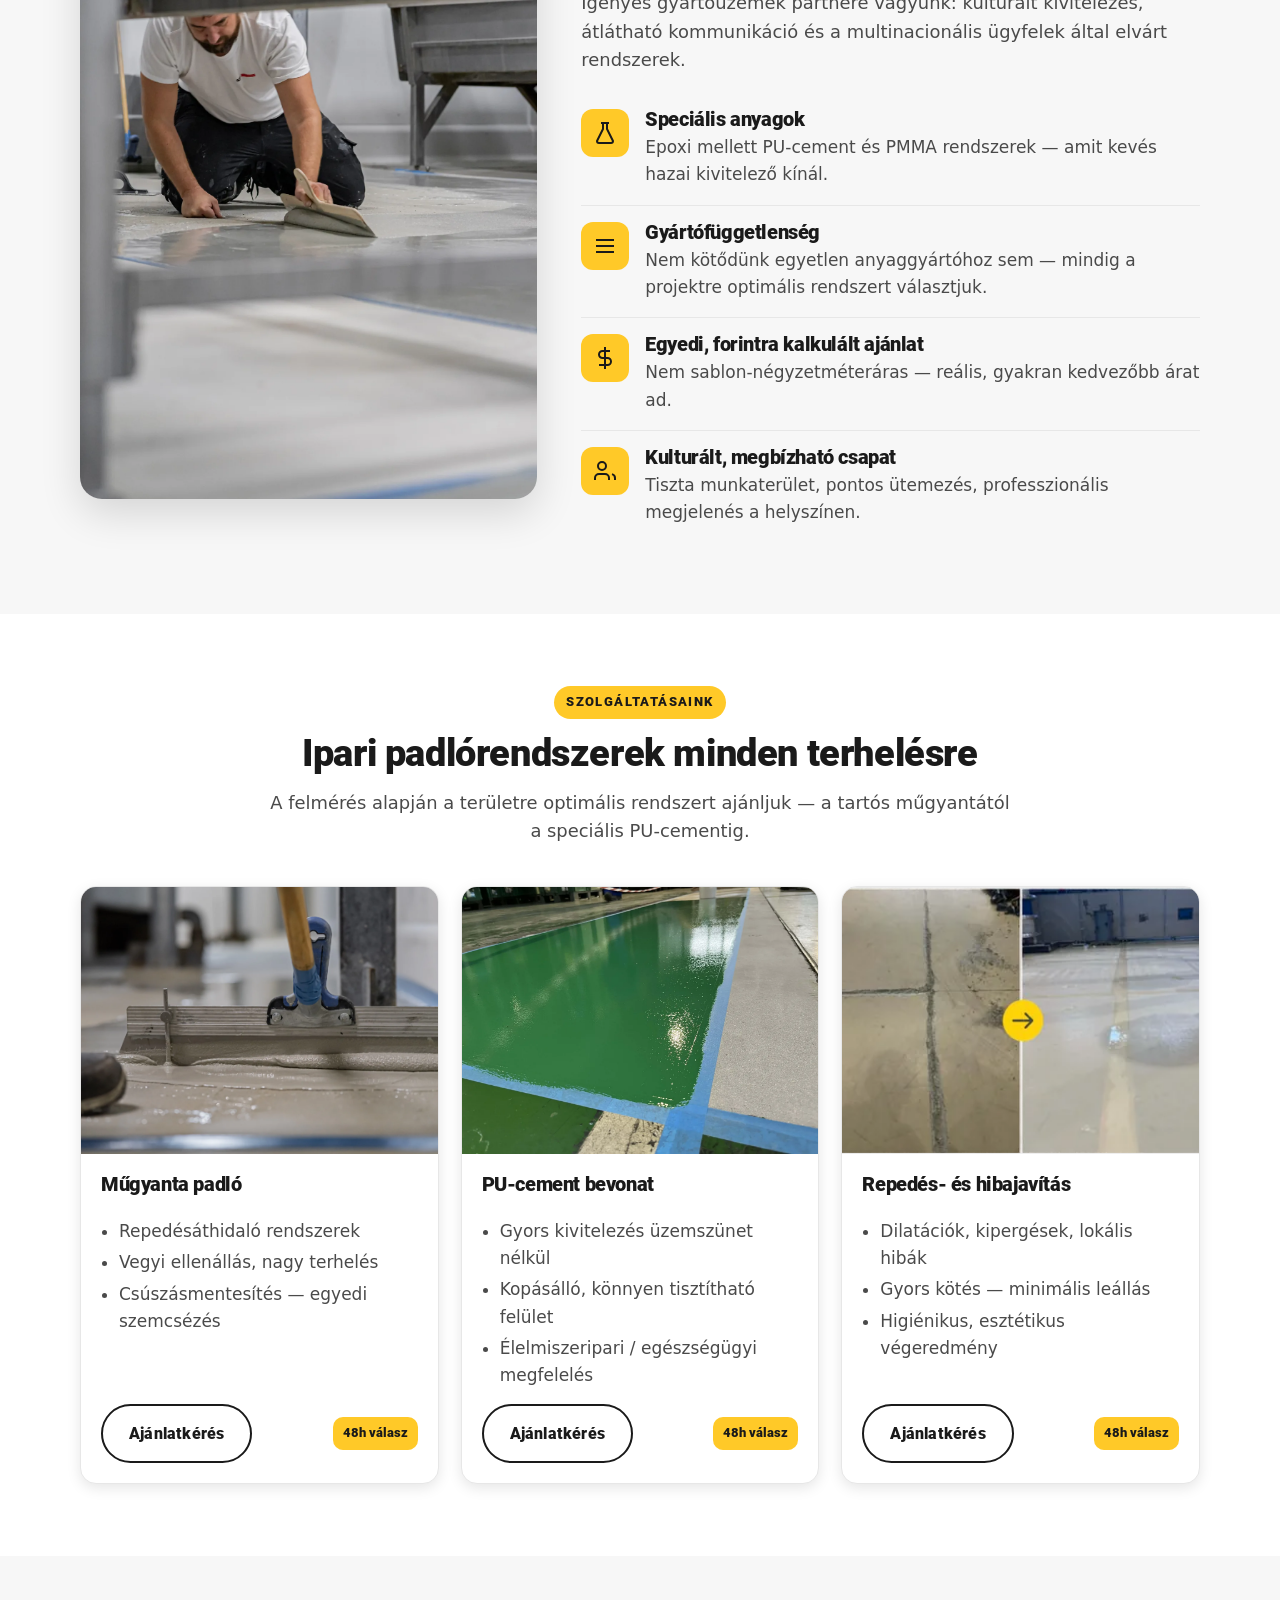
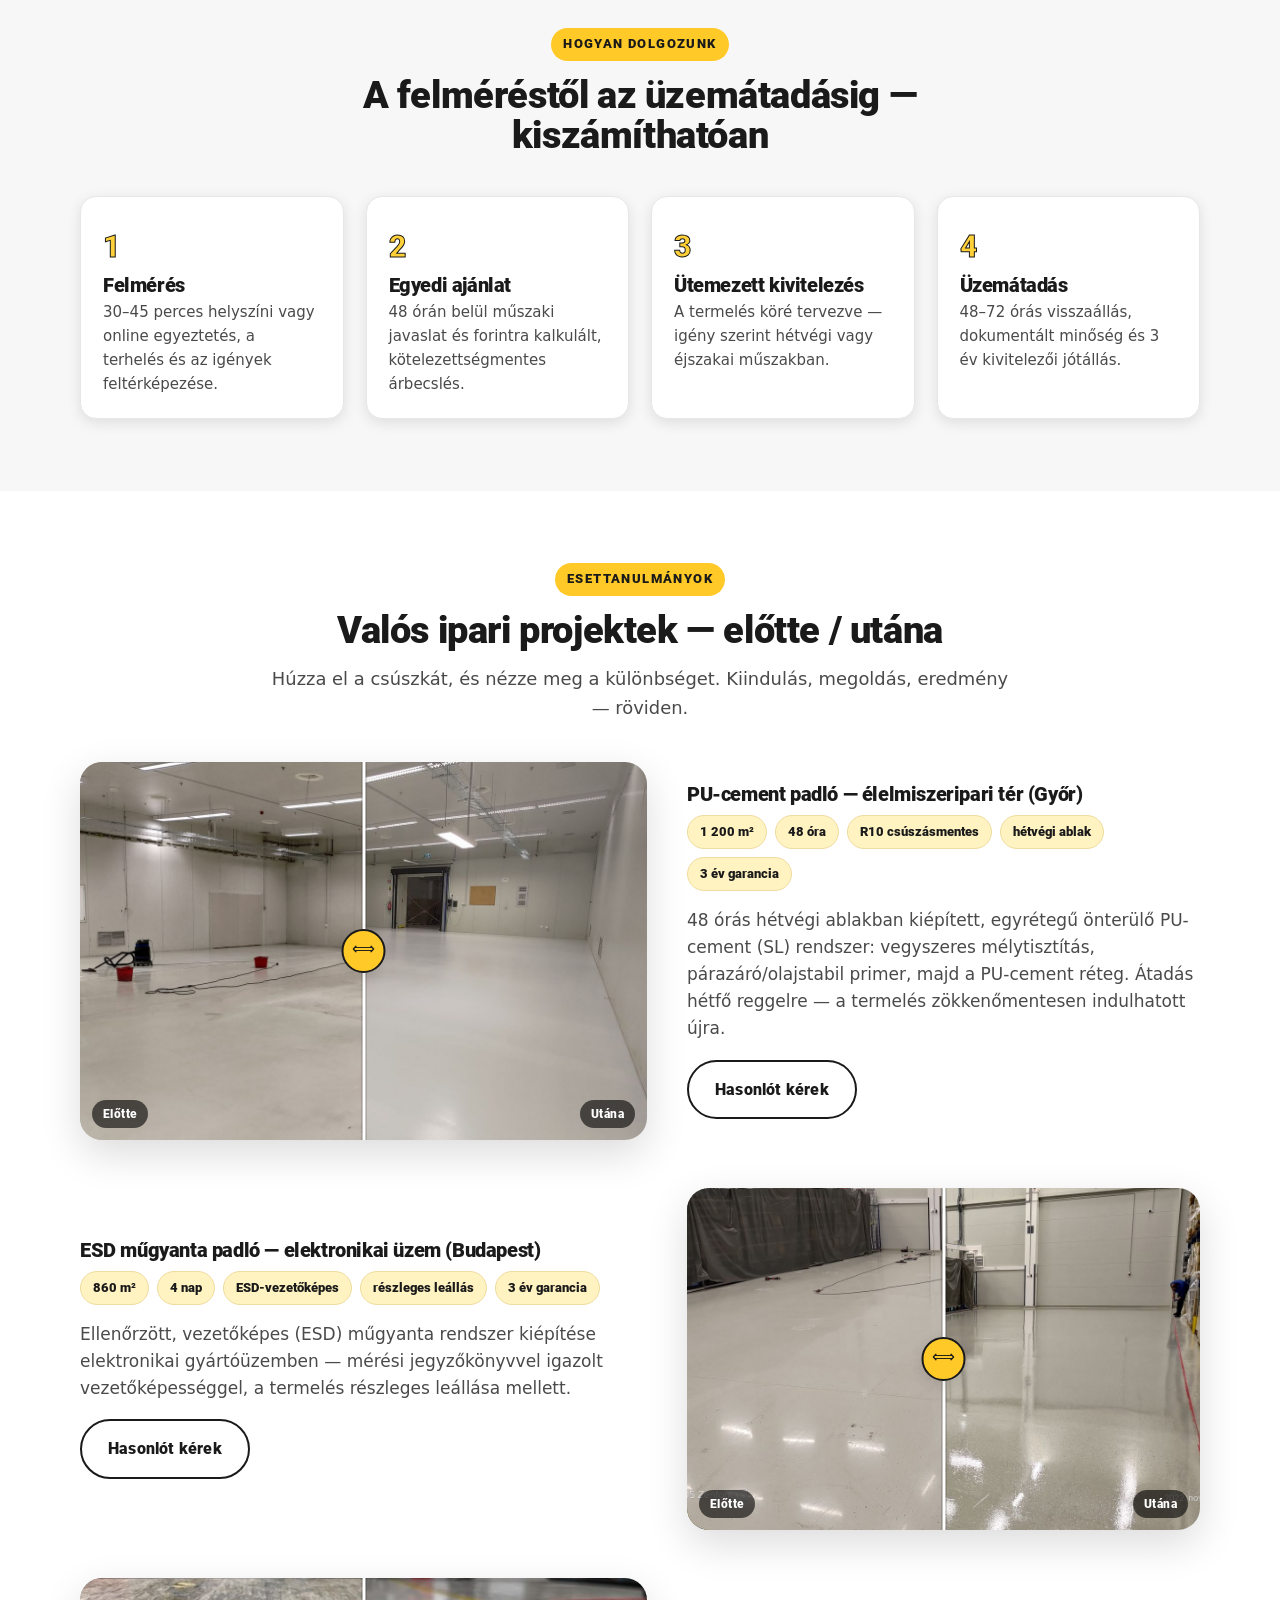
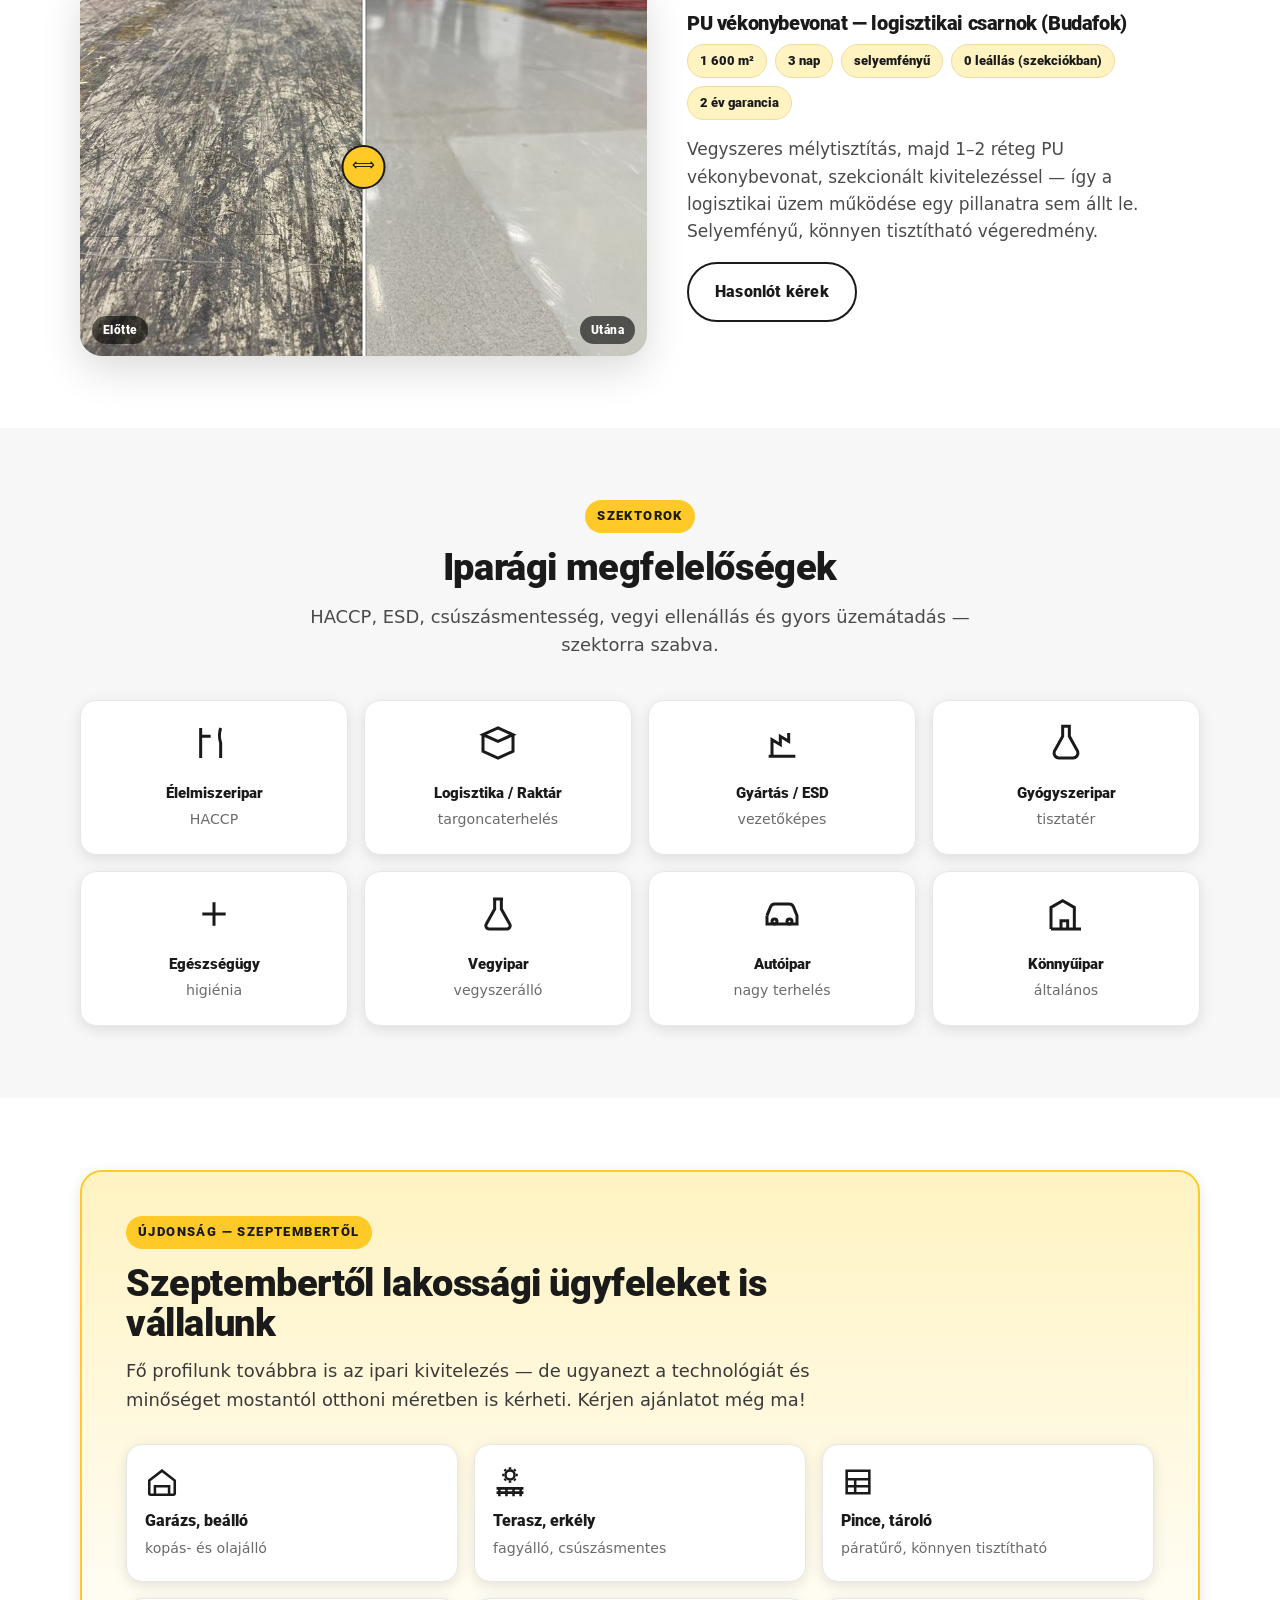
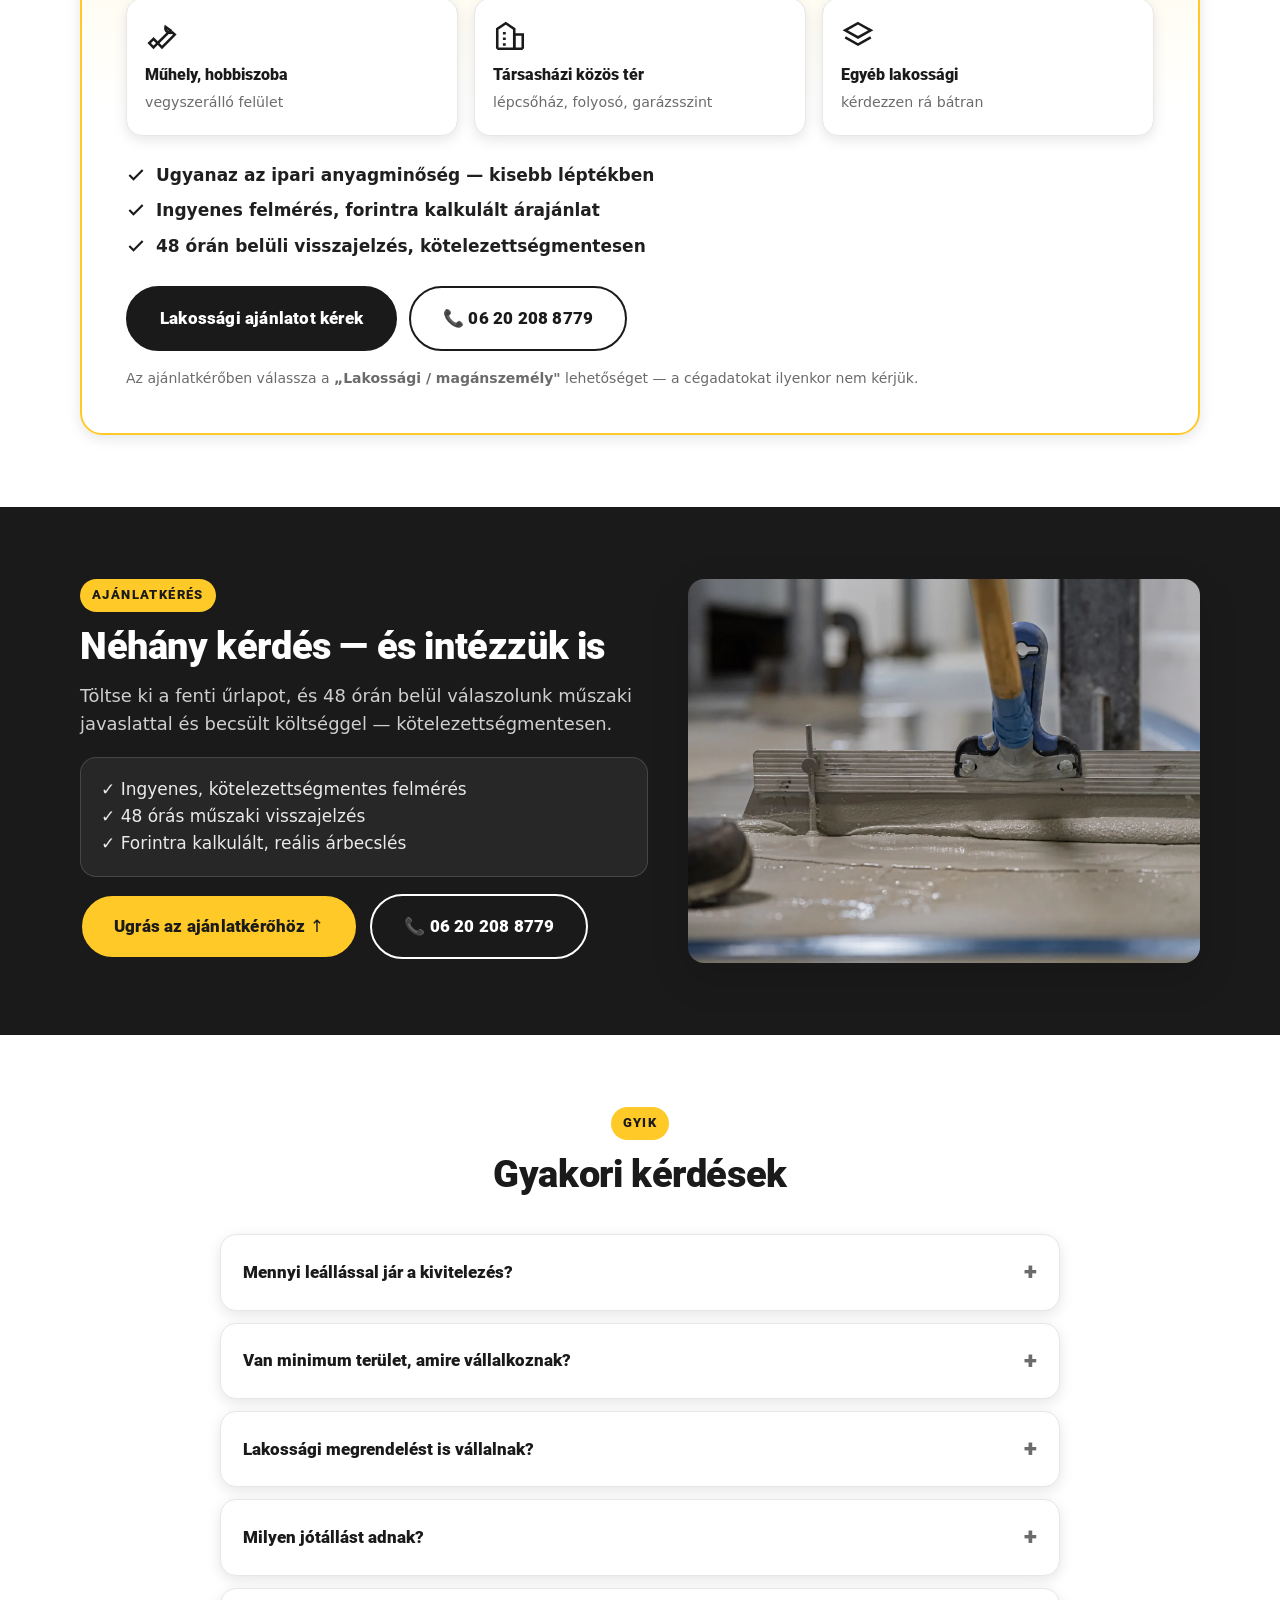
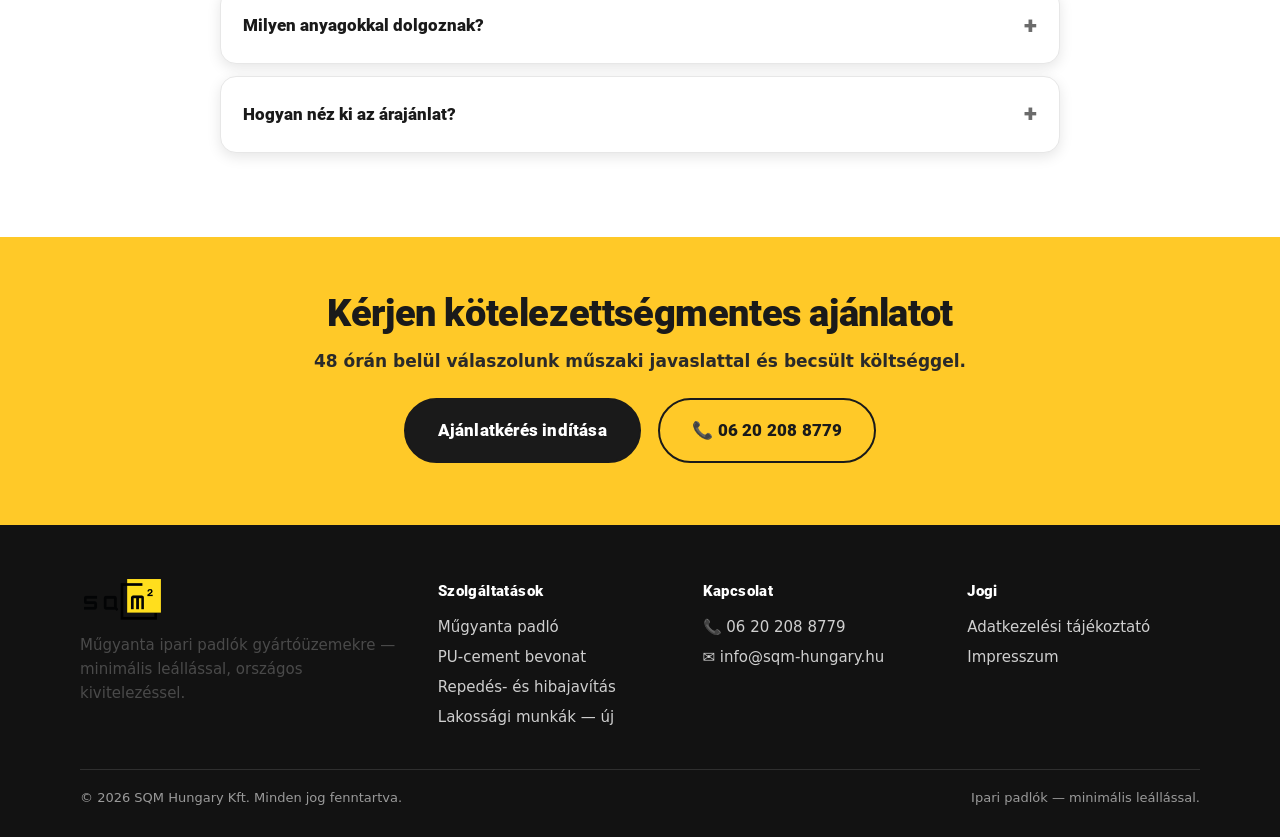
==== commit cc5b278c: "feat(landing): lakossági nyitás — "Szeptembertől lakossági ügyfeleket is vállalunk" A B2B/ipari lead" ====
--- a/design/index.html
+++ b/design/index.html
@@ -4,13 +4,13 @@
 <meta charset="utf-8">
 <meta name="viewport" content="width=device-width, initial-scale=1.0">
 <title>Ipari padló ajánlat — Műgyanta padló minimális leállással | SQM Hungary</title>
-<meta name="description" content="Műgyanta ipari padlók gyártóüzemekre: epoxi, PU, PU-cement, PMMA. 48–72 órás visszaállás, 3 év jótállás, ISO-alapú minőség. Kérjen kötelezettségmentes ajánlatot — 48 órán belül válaszolunk!">
+<meta name="description" content="Műgyanta ipari padlók gyártóüzemekre: epoxi, PU, PU-cement, PMMA. 48–72 órás visszaállás, 3 év jótállás, ISO-alapú minőség. Szeptembertől lakossági ügyfeleket is vállalunk — kérjen kötelezettségmentes ajánlatot még ma!">
 <link rel="icon" href="assets/img/brand/favicon.png">
 
 <!-- Open Graph (FB linkelőnézet) — éles OG-kép: AI-01, lásd 02-kepigeny-tablazat.md -->
 <meta property="og:type" content="website">
 <meta property="og:title" content="Ipari padló minimális leállással — SQM Hungary">
-<meta property="og:description" content="Gyártóüzemekre tervezett műgyanta padlók, 48–72 órás visszaállással. Kérjen ajánlatot!">
+<meta property="og:description" content="Gyártóüzemekre tervezett műgyanta padlók, 48–72 órás visszaállással. Szeptembertől lakossági ügyfeleket is vállalunk — kérjen ajánlatot még ma!">
 <meta property="og:image" content="assets/img/ai/AI-01.webp">
 
 <link rel="stylesheet" href="assets/css/style.css">
@@ -18,18 +18,31 @@
 <!-- A SITE_CONFIG-ot felülírhatod itt; egyébként az app.js alapértelmezést használ. -->
 <script>
   window.SITE_CONFIG = {
-    META_PIXEL_ID: "",                 /* éles Pixel ID ide */
+    META_PIXEL_ID: "4713852072218611", /* éles Pixel ID */
     API_LEAD_PATH: "/api/lead",
     THANK_YOU_PATH: "koszonjuk-ajanlat/",   /* éles: "/koszonjuk-ajanlat" */
     LEAD_SOURCE: "leadgen-fb-ipari-padlo",
     LEAD_SOURCE_PARTIAL: "leadgen-fb-ipari-padlo-partial",
     PIXEL_CONTENT_NAME: "SQM Hungary ipari padló ajánlatkérés",
     PIXEL_CONTENT_CATEGORY: "facebook-b2b-leadgen-flooring",
-    DEMO_MODE: false                   /* élesítve: az űrlap a /api/lead végpontra küld */
+    /* A form HÁTTERE: a Partner CRM nyilvános űrlap-végpontja fogadja a beküldést.
+       Ha üresre állítod, az űrlap a korábbi módon, az /api/lead válaszára támaszkodik. */
+    CRM_FORM_URL: "https://partnercrm.leadgensolution.hu/api/public/forms/042b261af69d38431554fd2a534c0ea7",
+    CRM_FORM_KEY: "042b261af69d38431554fd2a534c0ea7",
+    DEMO_MODE: false                   /* élesítve: az űrlap a CRM-be és a /api/lead-re is küld */
   };
 </script>
 </head>
 <body>
+
+<!-- ============ ÚJDONSÁG-SÁV (lakossági nyitás) ============ -->
+<div class="topbar">
+  <div class="wrap">
+    <span class="topbar-tag">Újdonság</span>
+    <p><b>Szeptembertől lakossági ügyfeleket is vállalunk,</b> kérjen ajánlatot még ma!</p>
+    <a class="topbar-cta" href="#ajanlatkero">Ajánlatkérés ›</a>
+  </div>
+</div>
 
 <!-- ============ FEJLÉC ============ -->
 <header class="site-header">
@@ -40,6 +53,7 @@
       <a href="#miert">Miért az SQM?</a>
       <a href="#referenciak">Referenciák</a>
       <a href="#szektorok">Szektorok</a>
+      <a href="#lakossagi">Lakossági <span class="nav-new">új</span></a>
     </nav>
     <div class="header-actions">
       <a class="header-phone" href="tel:+36202088779">📞 06 20 208 8779</a>
@@ -75,7 +89,8 @@
     <div class="hero-form reveal" id="ajanlatkero">
       <div class="lead-card">
         <h2 class="lead-card-title">Kérjen ipari padló ajánlatot</h2>
-        <p class="lead-card-sub">48 órán belül válaszolunk műszaki javaslattal és becsült költséggel.</p>
+        <p class="lead-card-sub">48 órán belül válaszolunk műszaki javaslattal és becsült költséggel.
+          Ipari és — szeptembertől — lakossági munkákra egyaránt.</p>
         <div class="progress"><span id="progress-bar"></span></div>
         <div class="progress-label" id="progress-label">Csak néhány kérdés — kb. 30 másodperc.</div>
         <form id="lead-form" novalidate>
@@ -87,7 +102,7 @@
             <button type="submit" class="btn" id="form-next">Tovább</button>
           </div>
           <p class="form-foot">🔒 Adatait bizalmasan kezeljük. A küldéssel elfogadja az
-            <a href="#">Adatkezelési tájékoztatót</a>.</p>
+            <a href="https://sqm-hungary.hu/GDPR_SQM_HUNGARY.htm" target="_blank" rel="noopener noreferrer">Adatkezelési tájékoztatót</a>.</p>
         </form>
       </div>
     </div>
@@ -319,6 +334,60 @@
       <div class="sector reveal"><div class="ic"><svg viewBox="0 0 24 24" width="40" height="40" fill="none" stroke="#1A1A1A" stroke-width="1.8"><path d="M9 3h6M10 3v6l-5 9a2 2 0 0 0 2 3h10a2 2 0 0 0 2-3l-5-9V3"/></svg></div><b>Vegyipar</b><small>vegyszerálló</small></div>
       <div class="sector reveal"><div class="ic"><svg viewBox="0 0 24 24" width="40" height="40" fill="none" stroke="#1A1A1A" stroke-width="1.8"><path d="M3 13l2-5a3 3 0 0 1 3-2h8a3 3 0 0 1 3 2l2 5v5h-3M3 13v5h3M6 18h12"/><circle cx="7.5" cy="16.5" r="1.5"/><circle cx="16.5" cy="16.5" r="1.5"/></svg></div><b>Autóipar</b><small>nagy terhelés</small></div>
       <div class="sector reveal"><div class="ic"><svg viewBox="0 0 24 24" width="40" height="40" fill="none" stroke="#1A1A1A" stroke-width="1.8"><path d="M3 21V8l7-4 7 4v13M3 21h18M9 21v-5h4v5"/></svg></div><b>Könnyűipar</b><small>általános</small></div>
+    </div>
+  </div>
+</section>
+
+<!-- ============ LAKOSSÁGI (ÚJ — szeptembertől) ============ -->
+<section class="section res-section" id="lakossagi">
+  <div class="wrap">
+    <div class="res-card reveal">
+      <div class="res-head">
+        <span class="eyebrow">Újdonság — szeptembertől</span>
+        <h2>Szeptembertől lakossági ügyfeleket is vállalunk</h2>
+        <p class="lead">Fő profilunk továbbra is az ipari kivitelezés — de ugyanezt a technológiát
+          és minőséget mostantól otthoni méretben is kérheti. Kérjen ajánlatot még ma!</p>
+      </div>
+
+      <div class="res-grid">
+        <div class="res-item">
+          <div class="ic"><svg viewBox="0 0 24 24" width="34" height="34" fill="none" stroke="#1A1A1A" stroke-width="1.8"><path d="M3 11l9-7 9 7v9a1 1 0 0 1-1 1H4a1 1 0 0 1-1-1z"/><path d="M7 21v-6h10v6"/></svg></div>
+          <b>Garázs, beálló</b><small>kopás- és olajálló</small>
+        </div>
+        <div class="res-item">
+          <div class="ic"><svg viewBox="0 0 24 24" width="34" height="34" fill="none" stroke="#1A1A1A" stroke-width="1.8"><circle cx="12" cy="7" r="3.2"/><path d="M12 1.5v1.4M12 11.1v1.4M17.5 7h-1.4M7.9 7H6.5M15.9 3.1l-1 1M9.1 9.9l-1 1M15.9 10.9l-1-1M9.1 4.1l-1-1"/><path d="M2.5 16.5h19M4.5 16.5V22M9.5 16.5V22M14.5 16.5V22M19.5 16.5V22M2.5 19.5h19"/></svg></div>
+          <b>Terasz, erkély</b><small>fagyálló, csúszásmentes</small>
+        </div>
+        <div class="res-item">
+          <div class="ic"><svg viewBox="0 0 24 24" width="34" height="34" fill="none" stroke="#1A1A1A" stroke-width="1.8"><path d="M4 4h16v16H4z"/><path d="M4 10h16M4 15h16M10 10v10"/></svg></div>
+          <b>Pince, tároló</b><small>páratűrő, könnyen tisztítható</small>
+        </div>
+        <div class="res-item">
+          <div class="ic"><svg viewBox="0 0 24 24" width="34" height="34" fill="none" stroke="#1A1A1A" stroke-width="1.8"><path d="M14.5 5.5a3.5 3.5 0 0 0 4.9 4L21 11l-9 9-3-3 9-9z"/><path d="M6 14l-3 3 3 3 3-3z"/></svg></div>
+          <b>Műhely, hobbiszoba</b><small>vegyszerálló felület</small>
+        </div>
+        <div class="res-item">
+          <div class="ic"><svg viewBox="0 0 24 24" width="34" height="34" fill="none" stroke="#1A1A1A" stroke-width="1.8"><path d="M3 21V7l6-4 6 4v14"/><path d="M15 21V11h6v10M3 21h18"/><path d="M7 10h2M7 14h2M7 18h2"/></svg></div>
+          <b>Társasházi közös tér</b><small>lépcsőház, folyosó, garázsszint</small>
+        </div>
+        <div class="res-item">
+          <div class="ic"><svg viewBox="0 0 24 24" width="34" height="34" fill="none" stroke="#1A1A1A" stroke-width="1.8"><path d="M12 3l9 5-9 5-9-5z"/><path d="M3 13l9 5 9-5"/></svg></div>
+          <b>Egyéb lakossági</b><small>kérdezzen rá bátran</small>
+        </div>
+      </div>
+
+      <ul class="res-checks">
+        <li><svg class="ic" width="20" height="20" viewBox="0 0 24 24" fill="none" stroke="currentColor" stroke-width="2.6"><path d="M20 6 9 17l-5-5"/></svg> Ugyanaz az ipari anyagminőség — kisebb léptékben</li>
+        <li><svg class="ic" width="20" height="20" viewBox="0 0 24 24" fill="none" stroke="currentColor" stroke-width="2.6"><path d="M20 6 9 17l-5-5"/></svg> Ingyenes felmérés, forintra kalkulált árajánlat</li>
+        <li><svg class="ic" width="20" height="20" viewBox="0 0 24 24" fill="none" stroke="currentColor" stroke-width="2.6"><path d="M20 6 9 17l-5-5"/></svg> 48 órán belüli visszajelzés, kötelezettségmentesen</li>
+      </ul>
+
+      <div class="res-foot">
+        <a class="btn btn--lg" href="#ajanlatkero">Lakossági ajánlatot kérek</a>
+        <a class="btn btn--ghost btn--lg" href="tel:+36202088779">📞 06 20 208 8779</a>
+      </div>
+      <p class="res-note">Az ajánlatkérőben válassza a <b>„Lakossági / magánszemély"</b> lehetőséget —
+        a cégadatokat ilyenkor nem kérjük.</p>
     </div>
   </div>
 </section>
@@ -354,7 +423,8 @@
     <div class="section-head"><span class="eyebrow">GYIK</span><h2>Gyakori kérdések</h2></div>
     <div class="faq" style="text-align:left">
       <details><summary>Mennyi leállással jár a kivitelezés?</summary><div class="faq-body">Ütemezett munkavégzéssel dolgozunk, jellemzően 48–72 órás visszaállással. Igény szerint hétvégi vagy éjszakai műszakban végezzük a munkát, hogy a termelés minél előbb újrainduljon.</div></details>
-      <details><summary>Van minimum terület, amire vállalkoznak?</summary><div class="faq-body">Kifejezetten ipari projektekre specializálódtunk (gyártóüzemek, raktárak, élelmiszer- és gyógyszeripari létesítmények). A pontos terjedelmet a felmérésen egyeztetjük; lakossági munkát nem vállalunk.</div></details>
+      <details><summary>Van minimum terület, amire vállalkoznak?</summary><div class="faq-body">Fő profilunk az ipari kivitelezés (gyártóüzemek, raktárak, élelmiszer- és gyógyszeripari létesítmények), és a nagy felületeket tudjuk a legkedvezőbben árazni. <b>Szeptembertől kisebb, lakossági munkákat is vállalunk</b> — a pontos terjedelmet a felmérésen egyeztetjük.</div></details>
+      <details><summary>Lakossági megrendelést is vállalnak?</summary><div class="faq-body">Igen — <b>szeptembertől lakossági ügyfeleket is vállalunk</b>: garázs, beálló, terasz, pince, tároló, műhely és társasházi közös terek (lépcsőház, folyosó, garázsszint). Ugyanazokkal az ipari anyagokkal és technológiával dolgozunk, csak kisebb léptékben. Az ajánlatkérőben válassza a „Lakossági / magánszemély" lehetőséget — cégadatokat ilyenkor nem kérünk.</div></details>
       <details><summary>Milyen jótállást adnak?</summary><div class="faq-body">3 év kivitelezői jótállást biztosítunk, ISO-alapú minőségbiztosítással és dokumentált munkafolyamattal.</div></details>
       <details><summary>Milyen anyagokkal dolgoznak?</summary><div class="faq-body">Epoxi, PU, PU-cement és PMMA rendszerekkel — gyártófüggetlenül. Mindig a projektre optimális anyagot választjuk az ár és a műszaki igények alapján.</div></details>
       <details><summary>Hogyan néz ki az árajánlat?</summary><div class="faq-body">Nem sablon-négyzetméteráras becslést adunk: minden ajánlatot egyedileg, forintra kalkulálunk, így reális és gyakran kedvezőbb árat kap.</div></details>
@@ -385,6 +455,7 @@
         <a href="#szolgaltatasok">Műgyanta padló</a>
         <a href="#szolgaltatasok">PU-cement bevonat</a>
         <a href="#szolgaltatasok">Repedés- és hibajavítás</a>
+        <a href="#lakossagi">Lakossági munkák — új</a>
       </div>
       <div>
         <h4>Kapcsolat</h4>
@@ -393,7 +464,7 @@
       </div>
       <div>
         <h4>Jogi</h4>
-        <a href="#">Adatkezelési tájékoztató</a>
+        <a href="https://sqm-hungary.hu/GDPR_SQM_HUNGARY.htm" target="_blank" rel="noopener noreferrer">Adatkezelési tájékoztató</a>
         <a href="#">Impresszum</a>
       </div>
     </div>
--- a/design/assets/css/style.css
+++ b/design/assets/css/style.css
@@ -81,6 +81,26 @@
 .btn--lg{ padding:17px 32px; font-size:17px; }
 .btn[disabled]{ opacity:.5; cursor:not-allowed; transform:none; }
 
+/* ---------- Újdonság-sáv (lakossági nyitás) ---------- */
+.topbar{ background:var(--ink); color:#fff; font-size:14.5px; }
+.topbar .wrap{ display:flex; align-items:center; justify-content:center; gap:14px; padding:10px 20px; flex-wrap:wrap; }
+.topbar p{ margin:0; color:#f2f2f2; }
+.topbar p b{ color:var(--yellow); }
+.topbar-tag{
+  font-family:var(--display); font-size:11.5px; letter-spacing:1.2px; text-transform:uppercase;
+  background:var(--yellow); color:var(--ink); padding:4px 10px; border-radius:999px; white-space:nowrap;
+}
+.topbar-cta{
+  font-family:var(--display); font-size:14px; color:var(--yellow); text-decoration:none;
+  border-bottom:2px solid transparent; white-space:nowrap;
+}
+.topbar-cta:hover{ border-bottom-color:var(--yellow); }
+.nav-new{
+  font-family:var(--display); font-size:10px; letter-spacing:.8px; text-transform:uppercase;
+  background:var(--yellow); color:var(--ink); padding:2px 6px; border-radius:999px;
+  margin-left:5px; vertical-align:middle;
+}
+
 /* ---------- Header ---------- */
 .site-header{
   position:sticky; top:0; z-index:50; background:rgba(255,255,255,.92);
@@ -220,6 +240,31 @@
 .sector .ic{ width:46px; height:46px; margin:0 auto 12px; color:var(--ink); }
 .sector b{ display:block; font-family:var(--display); font-size:15px; }
 .sector small{ color:var(--muted-2); }
+
+/* ---------- Lakossági szekció (új) ---------- */
+.res-section{ background:var(--bg); scroll-margin-top:80px; }  /* ragadós fejléc alá ne csússzon */
+.res-card{
+  background:linear-gradient(180deg, var(--yellow-soft), #fff 62%);
+  border:2px solid var(--yellow); border-radius:var(--radius-lg);
+  padding:44px; box-shadow:var(--shadow-soft);
+}
+.res-head{ max-width:760px; }
+.res-head h2{ margin-bottom:.35em; }
+.res-head .lead{ color:#3a3a3a; }
+.res-grid{ display:grid; grid-template-columns:repeat(3,1fr); gap:16px; margin:30px 0 26px; }
+.res-item{
+  background:#fff; border:1px solid var(--line); border-radius:var(--radius);
+  padding:20px 18px; box-shadow:var(--shadow-soft); transition:transform .12s;
+}
+.res-item:hover{ transform:translateY(-3px); }
+.res-item .ic{ width:34px; height:34px; margin-bottom:10px; color:var(--ink); }
+.res-item b{ display:block; font-family:var(--display); font-size:15.5px; }
+.res-item small{ color:var(--muted-2); }
+.res-checks{ list-style:none; padding:0; margin:0 0 26px; display:grid; gap:8px; }
+.res-checks li{ font-weight:600; color:#1f1f1f; display:flex; gap:10px; align-items:flex-start; }
+.res-checks .ic{ color:var(--ink); flex:0 0 auto; margin-top:3px; }
+.res-foot{ display:flex; flex-wrap:wrap; gap:12px; }
+.res-note{ margin:16px 0 0; font-size:14px; color:var(--muted-2); }
 
 /* ---------- Form ---------- */
 .form-section{ background:var(--ink); color:#fff; }
@@ -302,6 +347,8 @@
   .grid-4{ grid-template-columns:repeat(2,1fr); }
   .steps{ grid-template-columns:repeat(2,1fr); }
   .sectors-grid{ grid-template-columns:repeat(2,1fr); }
+  .res-grid{ grid-template-columns:repeat(2,1fr); }
+  .res-card{ padding:30px 24px; }
   .stats{ grid-template-columns:repeat(2,1fr); }
   .footer-grid{ grid-template-columns:1fr 1fr; }
   .ty-next{ grid-template-columns:1fr; }
@@ -312,6 +359,13 @@
 @media(max-width:560px){
   .grid-3,.grid-2{ grid-template-columns:1fr; }
   .sectors-grid,.grid-4,.steps,.stats{ grid-template-columns:1fr; }
+  .res-grid{ grid-template-columns:1fr; }
+  .res-card{ padding:26px 20px; }
+  .res-foot .btn{ width:100%; }
+  /* Mobilon a sáv ne egyen fel túl sokat a hajtás feletti helyből:
+     a chip elhagyható (a szöveg maga az újdonság), a CTA a szöveg mellé kerül. */
+  .topbar .wrap{ gap:6px 10px; text-align:center; font-size:13.5px; padding:9px 20px; }
+  .topbar-tag{ display:none; }
   .radio-grid{ grid-template-columns:1fr; }
   .section{ padding:52px 0; }
 }
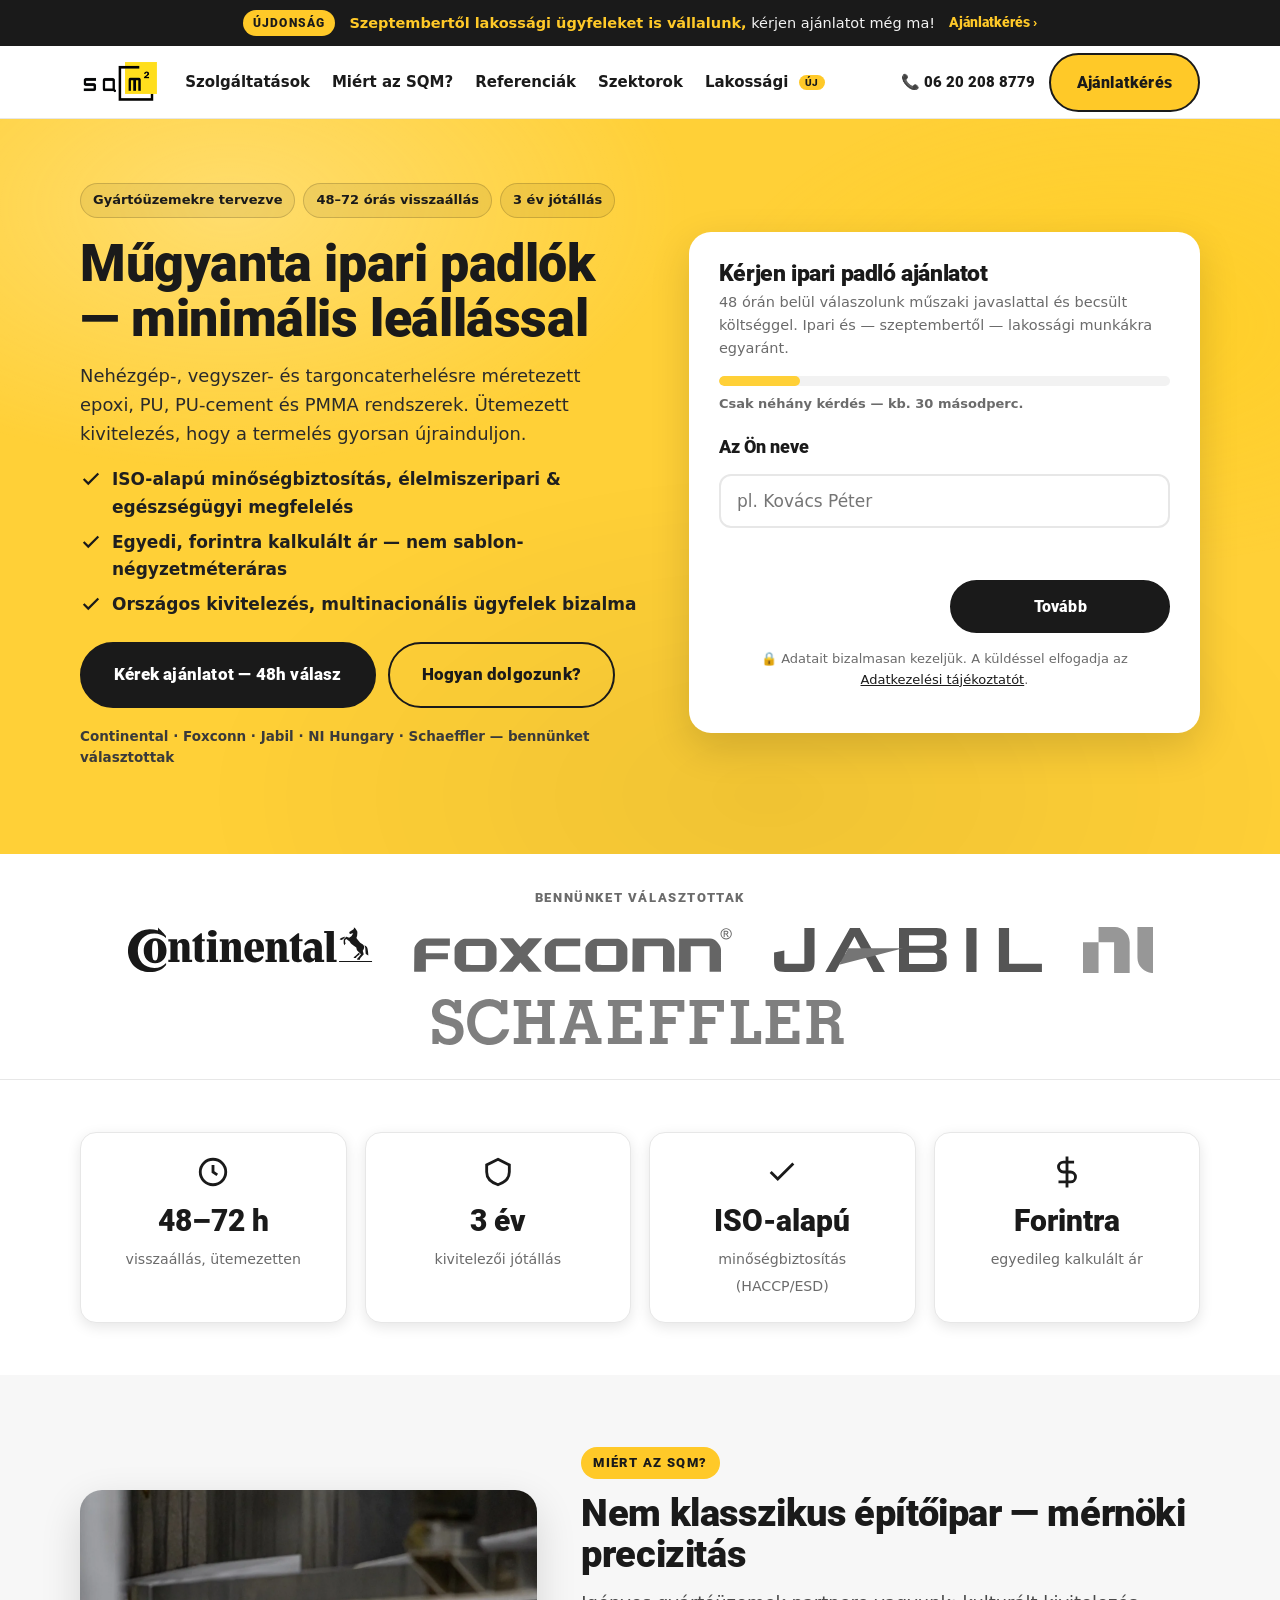
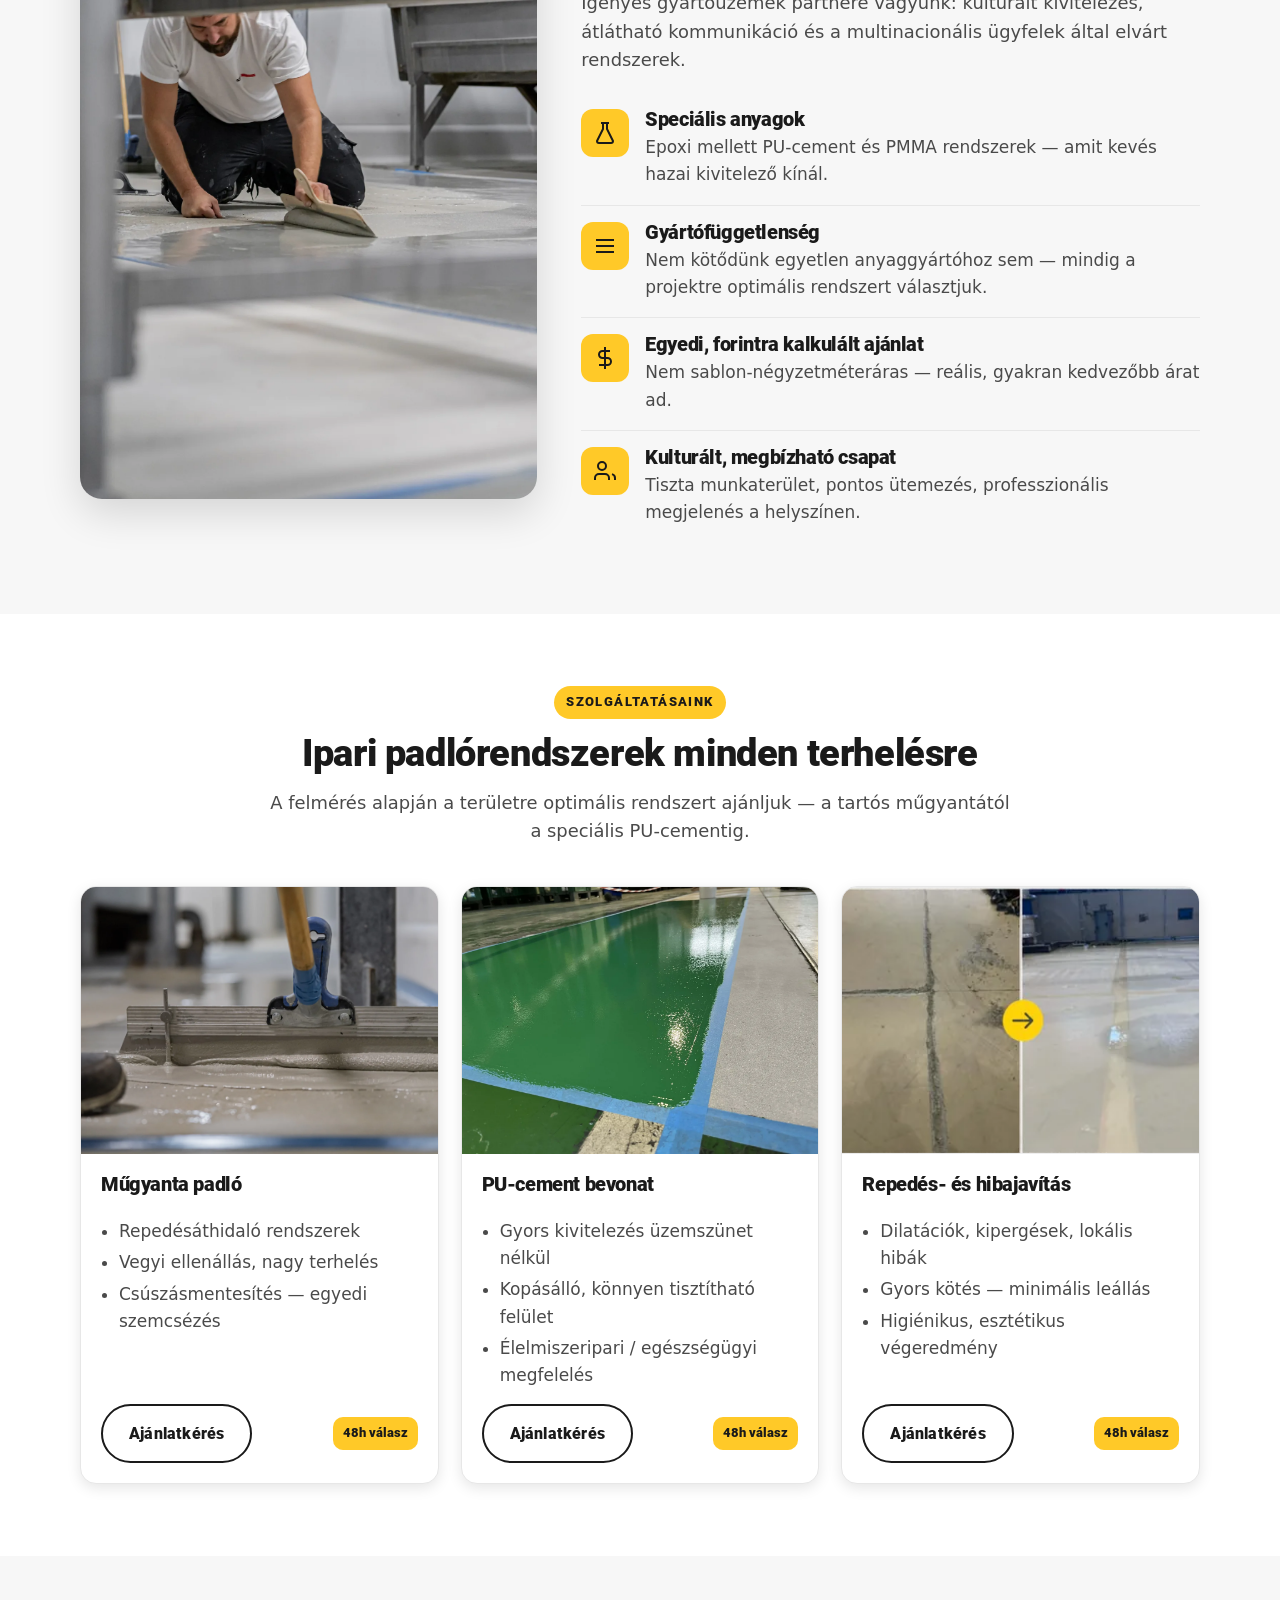
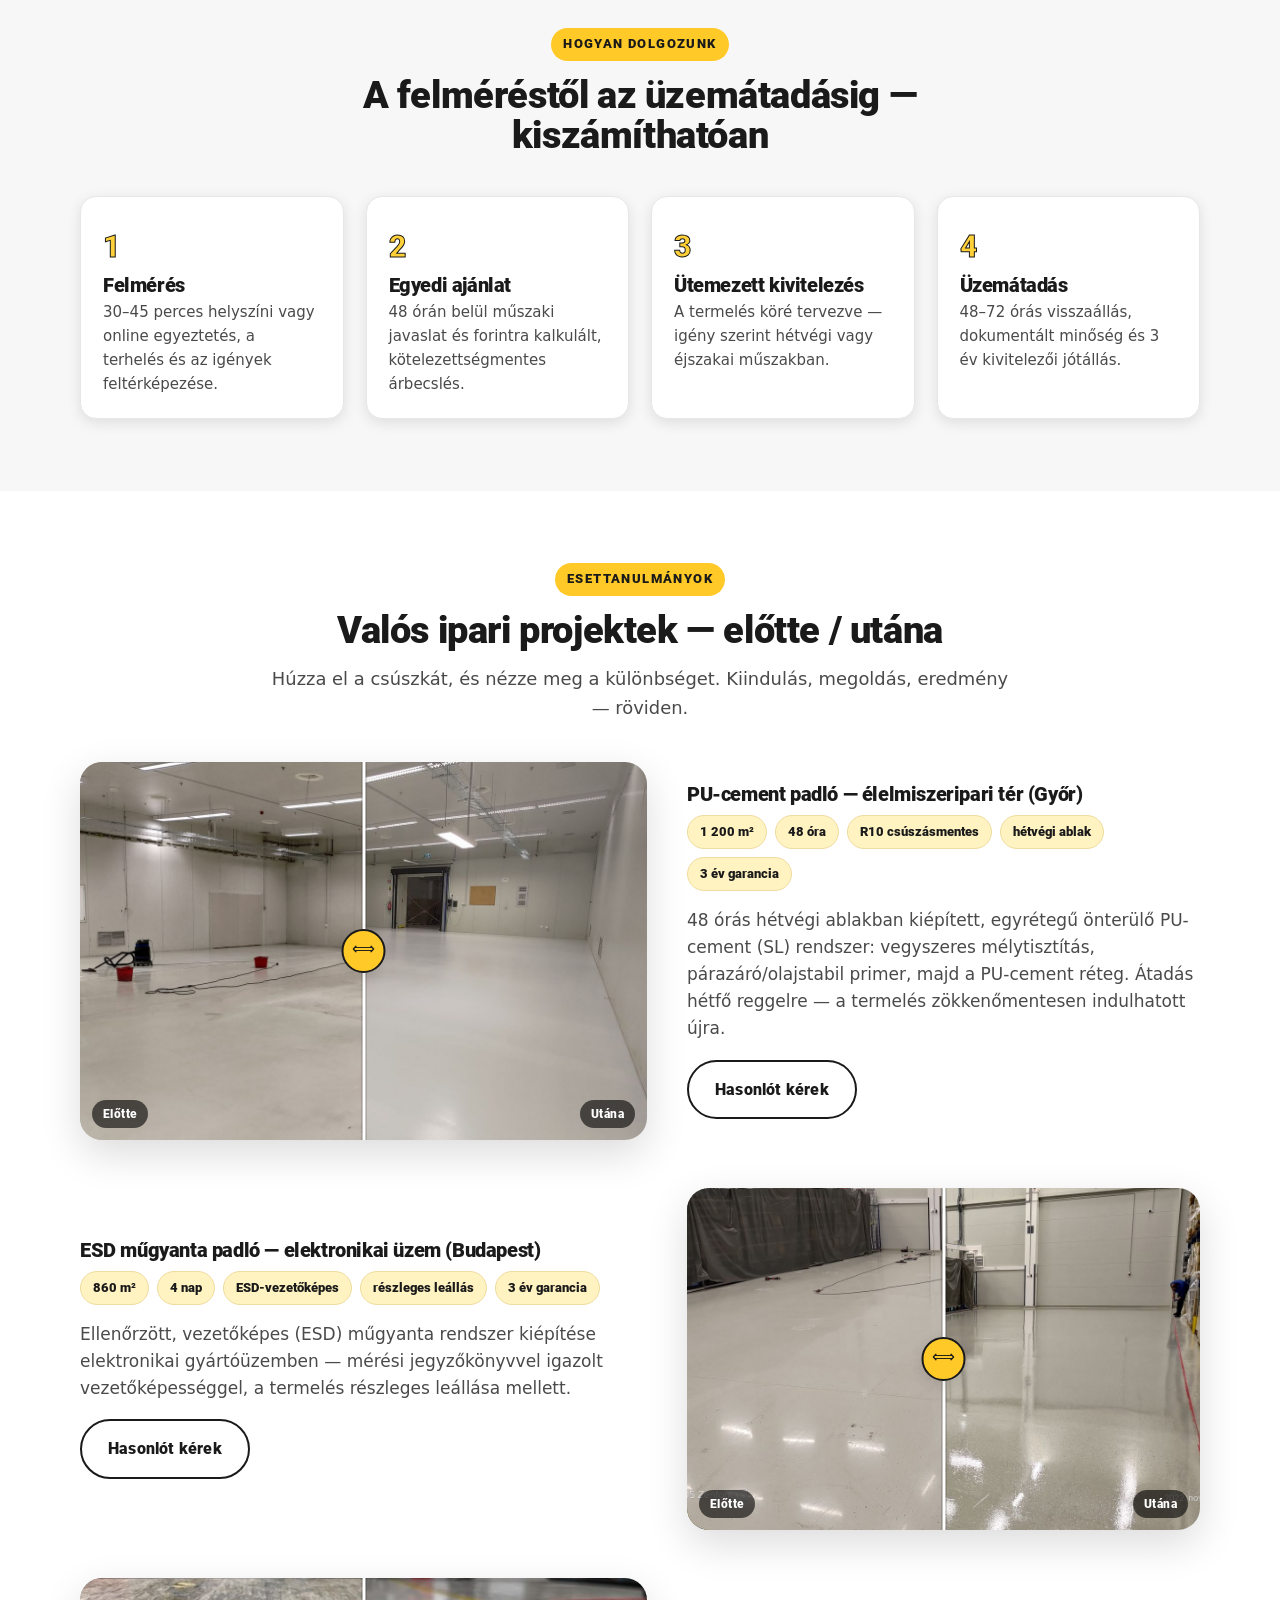
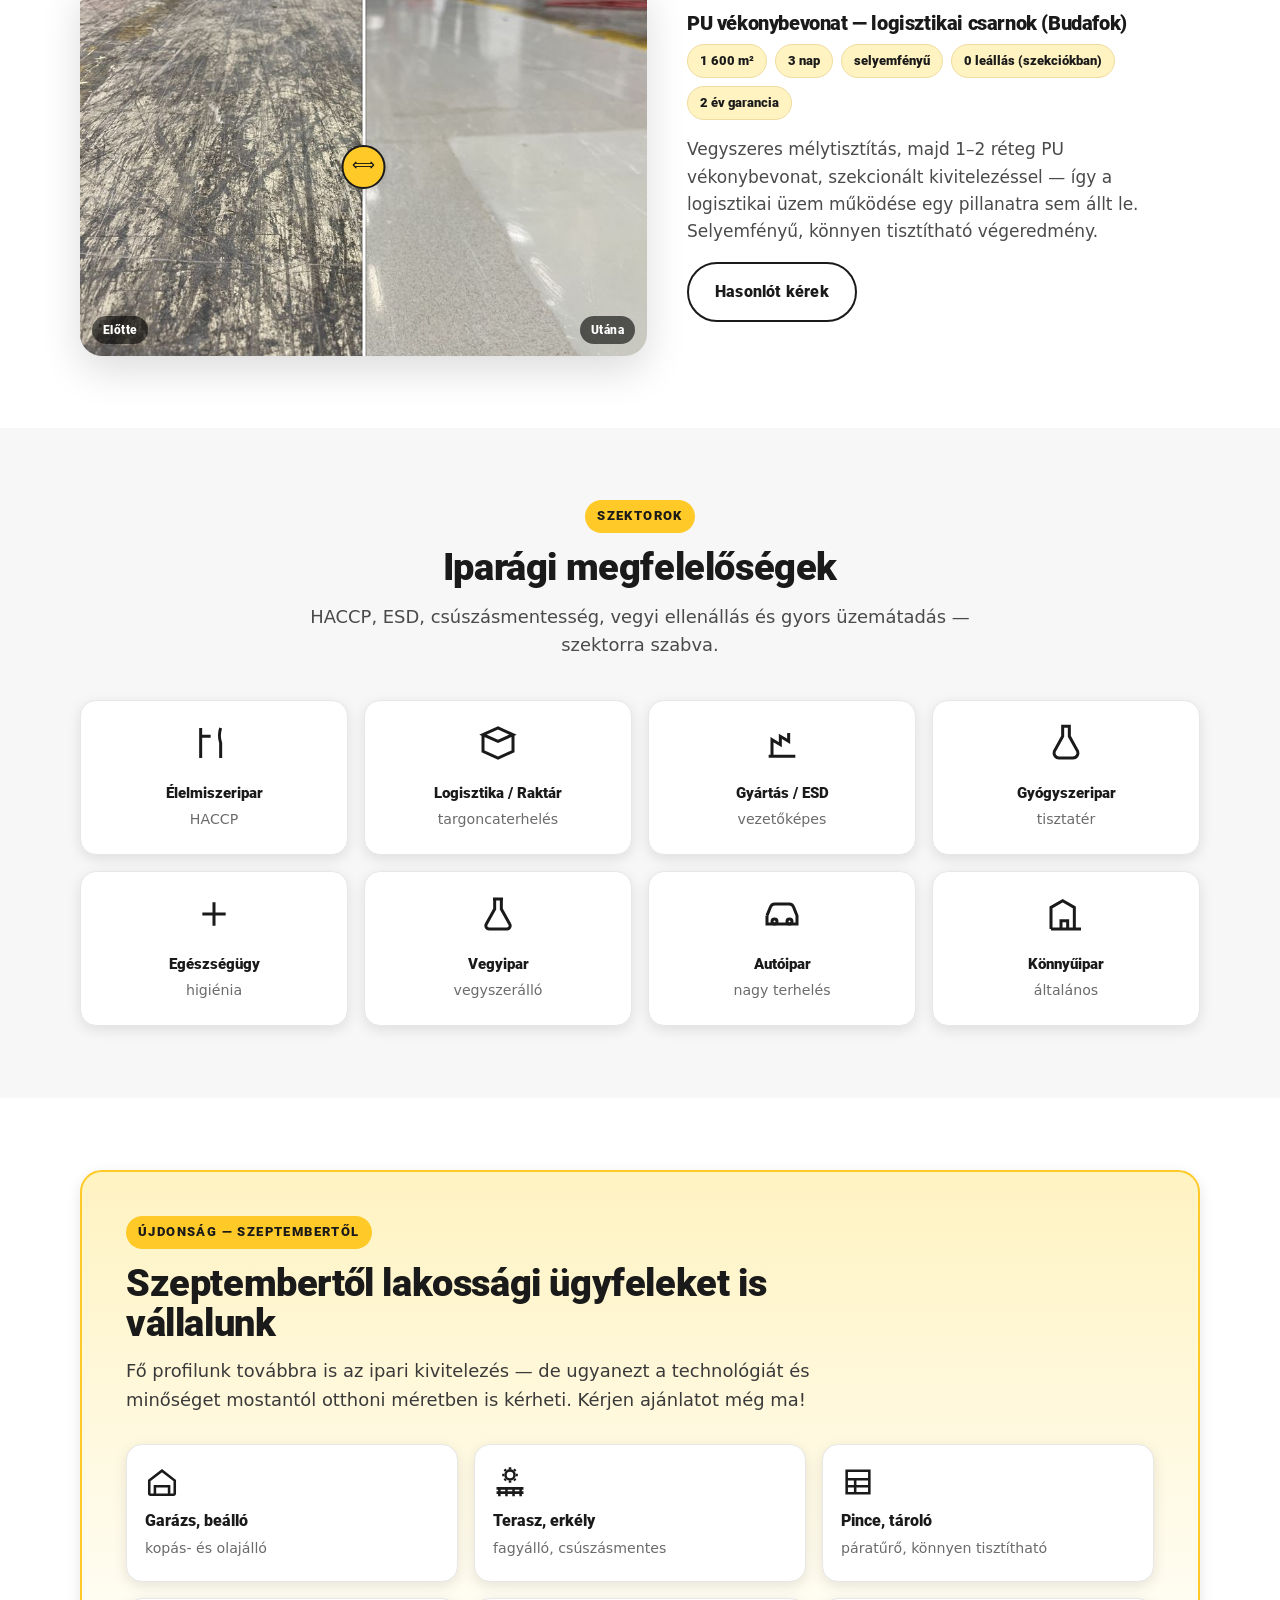
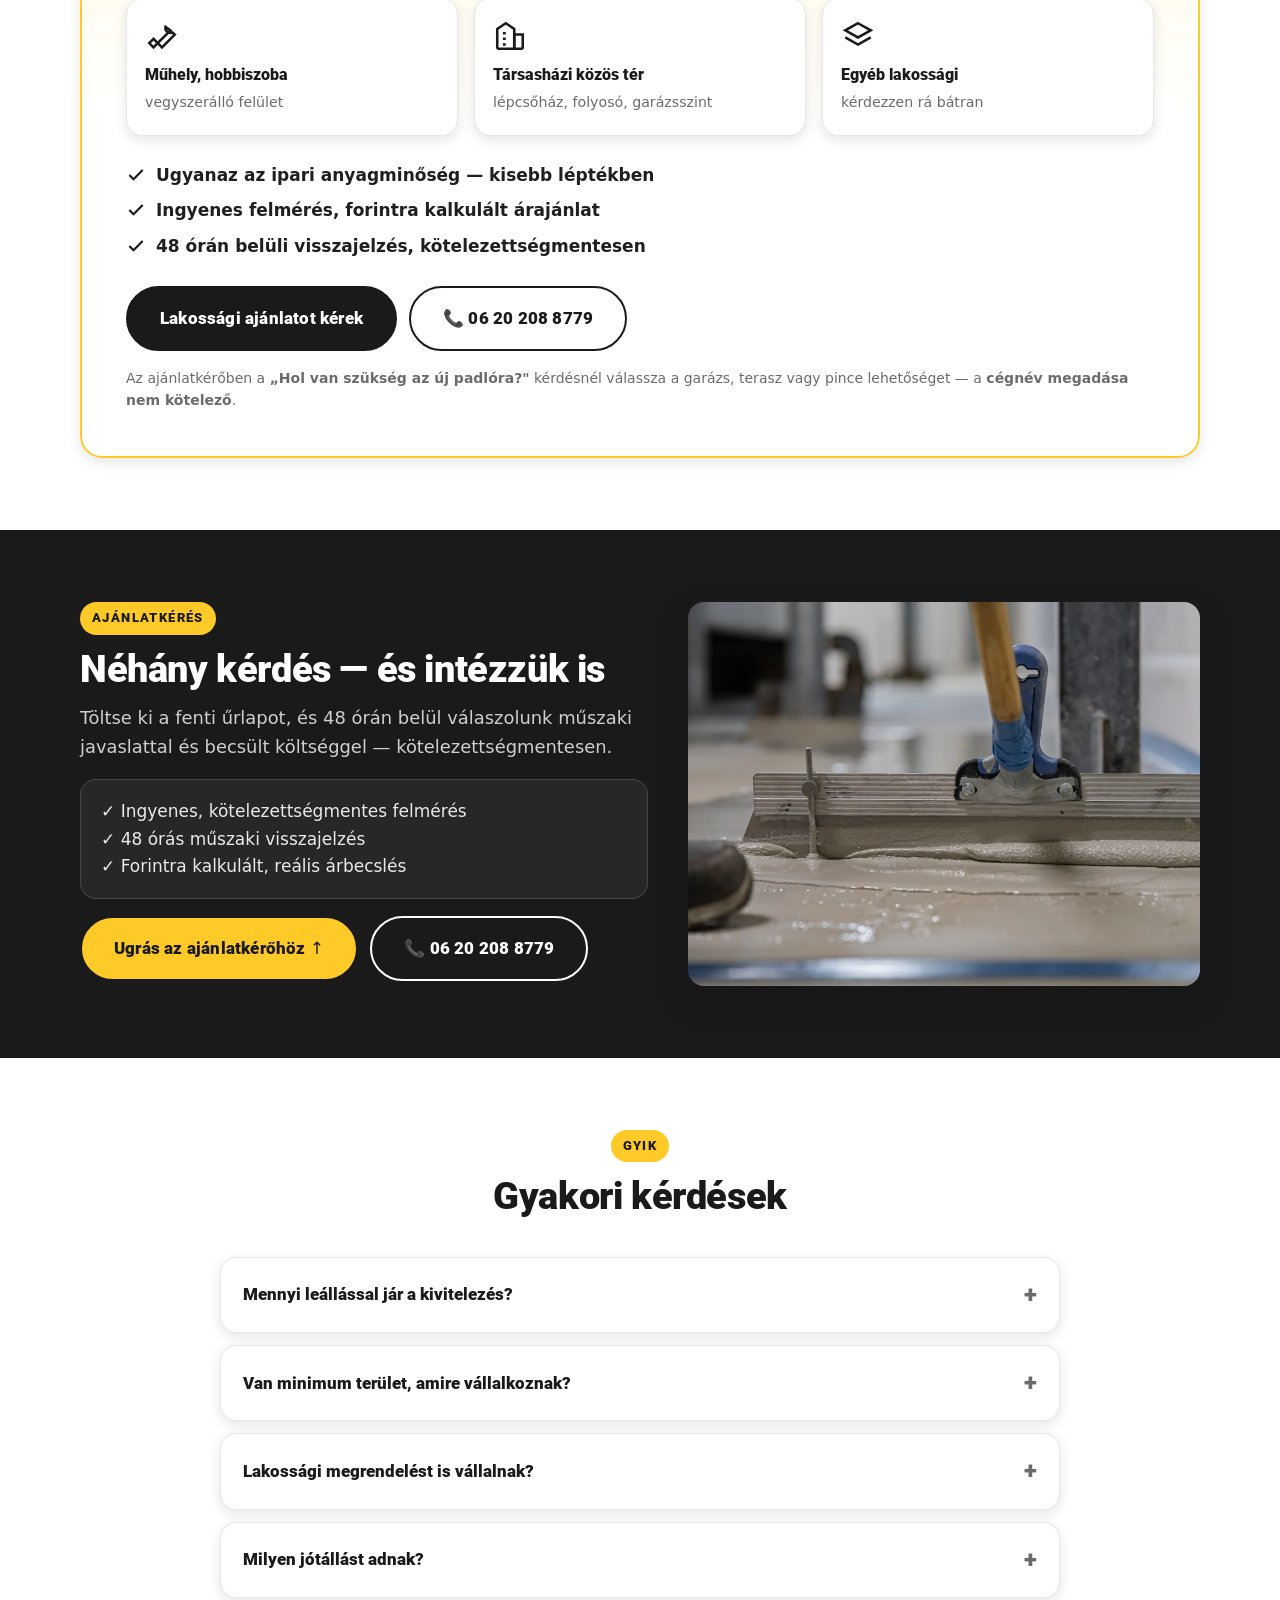
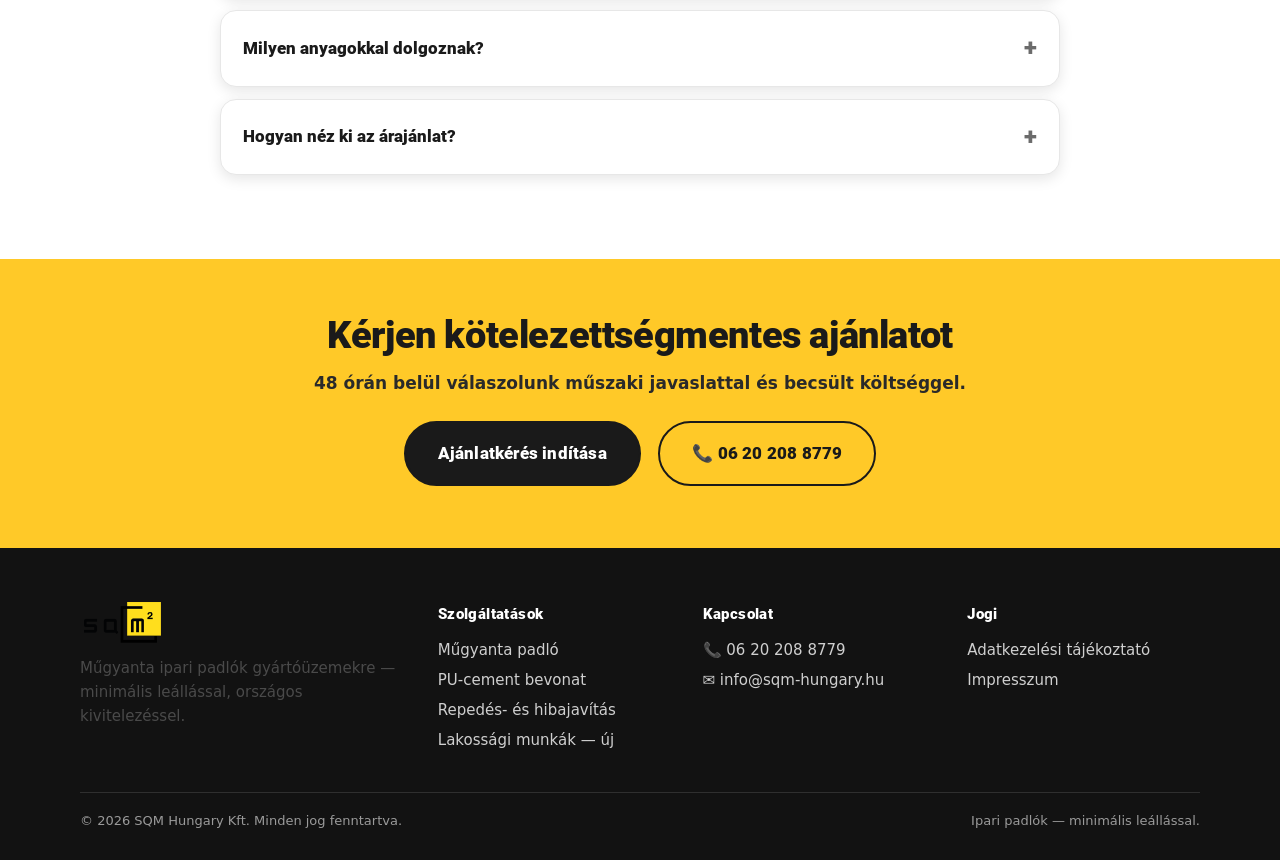
==== commit 453f9b97: "feat(form): a landing űrlapja a módosított CRM-űrlaphoz igazítva A Partner CRM űrlapja megváltozott " ====
--- a/design/index.html
+++ b/design/index.html
@@ -386,8 +386,8 @@
         <a class="btn btn--lg" href="#ajanlatkero">Lakossági ajánlatot kérek</a>
         <a class="btn btn--ghost btn--lg" href="tel:+36202088779">📞 06 20 208 8779</a>
       </div>
-      <p class="res-note">Az ajánlatkérőben válassza a <b>„Lakossági / magánszemély"</b> lehetőséget —
-        a cégadatokat ilyenkor nem kérjük.</p>
+      <p class="res-note">Az ajánlatkérőben a <b>„Hol van szükség az új padlóra?"</b> kérdésnél válassza
+        a garázs, terasz vagy pince lehetőséget — a <b>cégnév megadása nem kötelező</b>.</p>
     </div>
   </div>
 </section>
@@ -424,7 +424,7 @@
     <div class="faq" style="text-align:left">
       <details><summary>Mennyi leállással jár a kivitelezés?</summary><div class="faq-body">Ütemezett munkavégzéssel dolgozunk, jellemzően 48–72 órás visszaállással. Igény szerint hétvégi vagy éjszakai műszakban végezzük a munkát, hogy a termelés minél előbb újrainduljon.</div></details>
       <details><summary>Van minimum terület, amire vállalkoznak?</summary><div class="faq-body">Fő profilunk az ipari kivitelezés (gyártóüzemek, raktárak, élelmiszer- és gyógyszeripari létesítmények), és a nagy felületeket tudjuk a legkedvezőbben árazni. <b>Szeptembertől kisebb, lakossági munkákat is vállalunk</b> — a pontos terjedelmet a felmérésen egyeztetjük.</div></details>
-      <details><summary>Lakossági megrendelést is vállalnak?</summary><div class="faq-body">Igen — <b>szeptembertől lakossági ügyfeleket is vállalunk</b>: garázs, beálló, terasz, pince, tároló, műhely és társasházi közös terek (lépcsőház, folyosó, garázsszint). Ugyanazokkal az ipari anyagokkal és technológiával dolgozunk, csak kisebb léptékben. Az ajánlatkérőben válassza a „Lakossági / magánszemély" lehetőséget — cégadatokat ilyenkor nem kérünk.</div></details>
+      <details><summary>Lakossági megrendelést is vállalnak?</summary><div class="faq-body">Igen — <b>szeptembertől lakossági ügyfeleket is vállalunk</b>: garázs, beálló, terasz, pince, tároló, műhely és társasházi közös terek (lépcsőház, folyosó, garázsszint). Ugyanazokkal az ipari anyagokkal és technológiával dolgozunk, csak kisebb léptékben. Az ajánlatkérőben a „Hol van szükség az új padlóra?" kérdésnél válassza a garázs, terasz vagy pince lehetőséget — a cégnév megadása nem kötelező.</div></details>
       <details><summary>Milyen jótállást adnak?</summary><div class="faq-body">3 év kivitelezői jótállást biztosítunk, ISO-alapú minőségbiztosítással és dokumentált munkafolyamattal.</div></details>
       <details><summary>Milyen anyagokkal dolgoznak?</summary><div class="faq-body">Epoxi, PU, PU-cement és PMMA rendszerekkel — gyártófüggetlenül. Mindig a projektre optimális anyagot választjuk az ár és a műszaki igények alapján.</div></details>
       <details><summary>Hogyan néz ki az árajánlat?</summary><div class="faq-body">Nem sablon-négyzetméteráras becslést adunk: minden ajánlatot egyedileg, forintra kalkulálunk, így reális és gyakran kedvezőbb árat kap.</div></details>
--- a/design/assets/css/style.css
+++ b/design/assets/css/style.css
@@ -285,6 +285,7 @@
   font-family:var(--body); background:#fff; color:var(--ink); transition:border-color .15s;
 }
 .field input:focus{ outline:none; border-color:var(--yellow-2); box-shadow:0 0 0 4px rgba(255,201,40,.25); }
+.field-hint{ margin:9px 0 0; font-size:13.5px; line-height:1.45; color:var(--muted-2); }
 .radio-grid{ display:grid; grid-template-columns:1fr 1fr; gap:10px; }
 .radio-grid.one{ grid-template-columns:1fr; }
 .radio-grid button{
